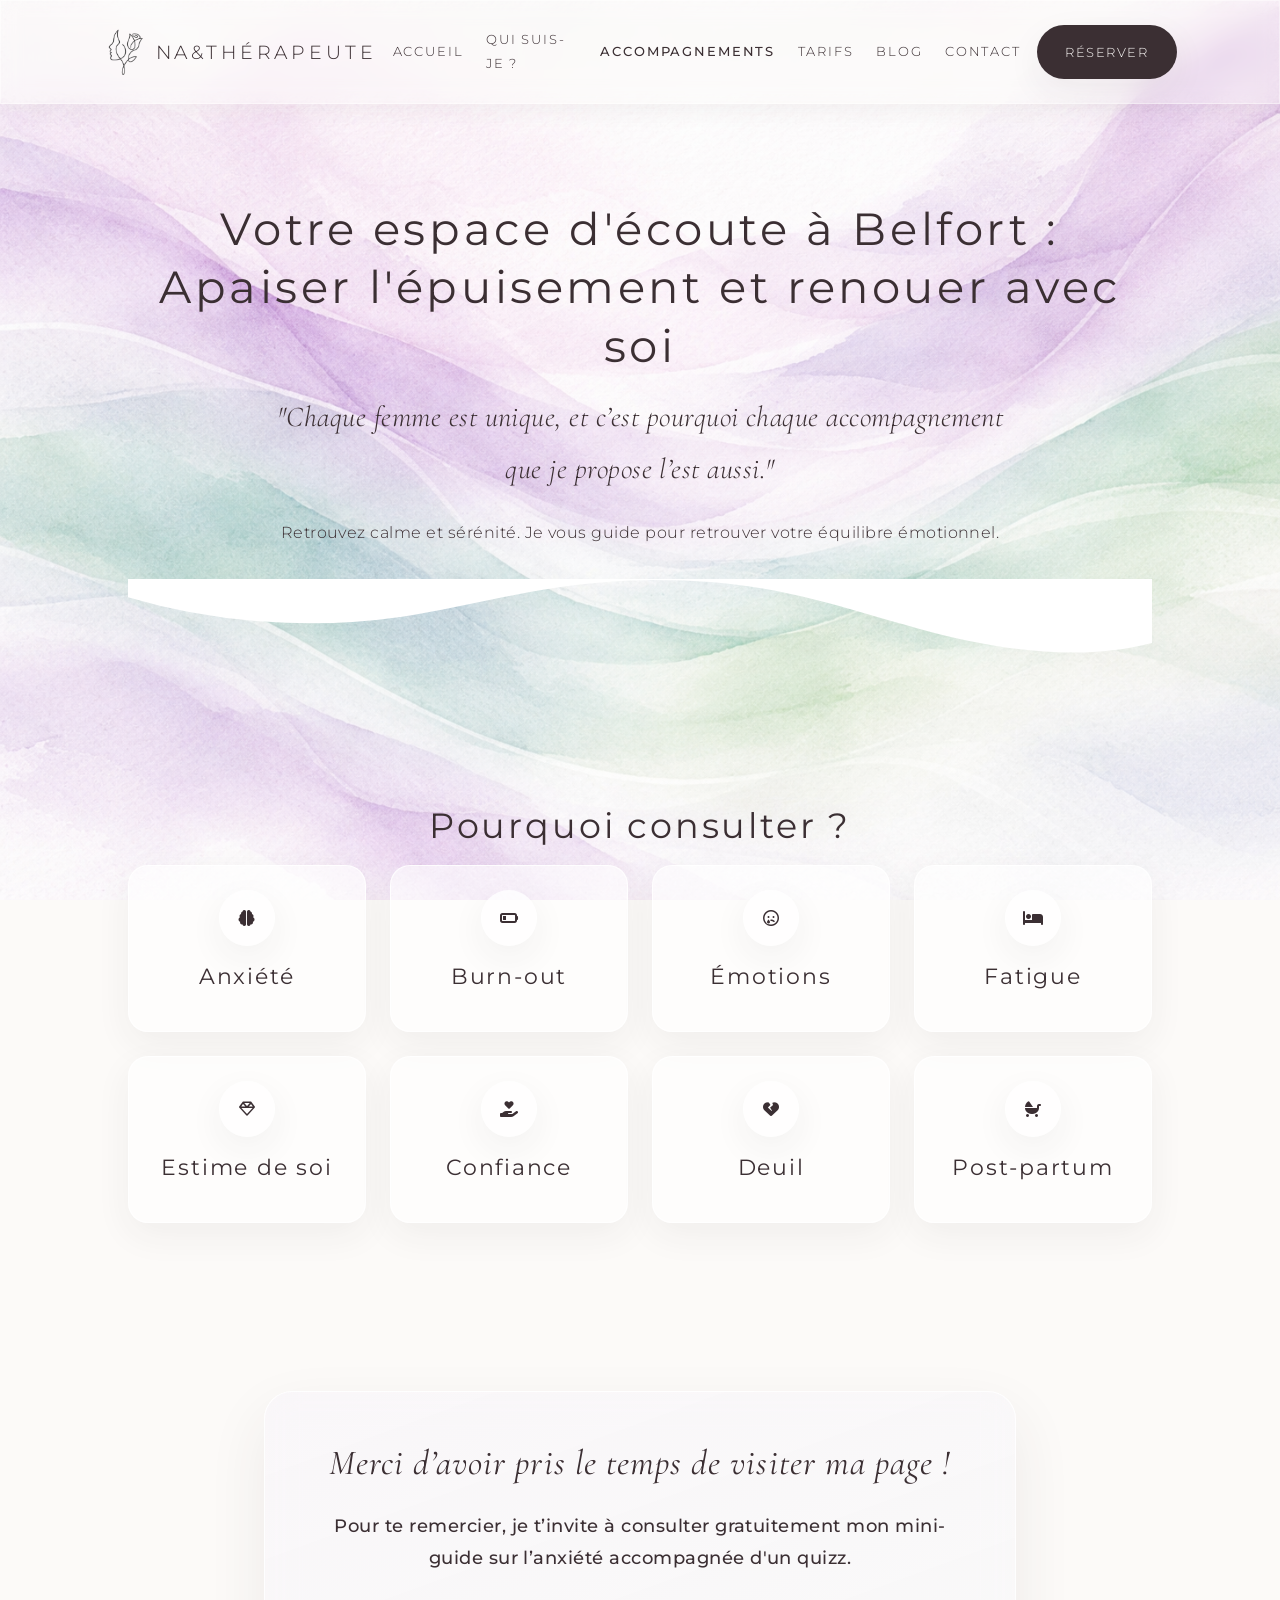
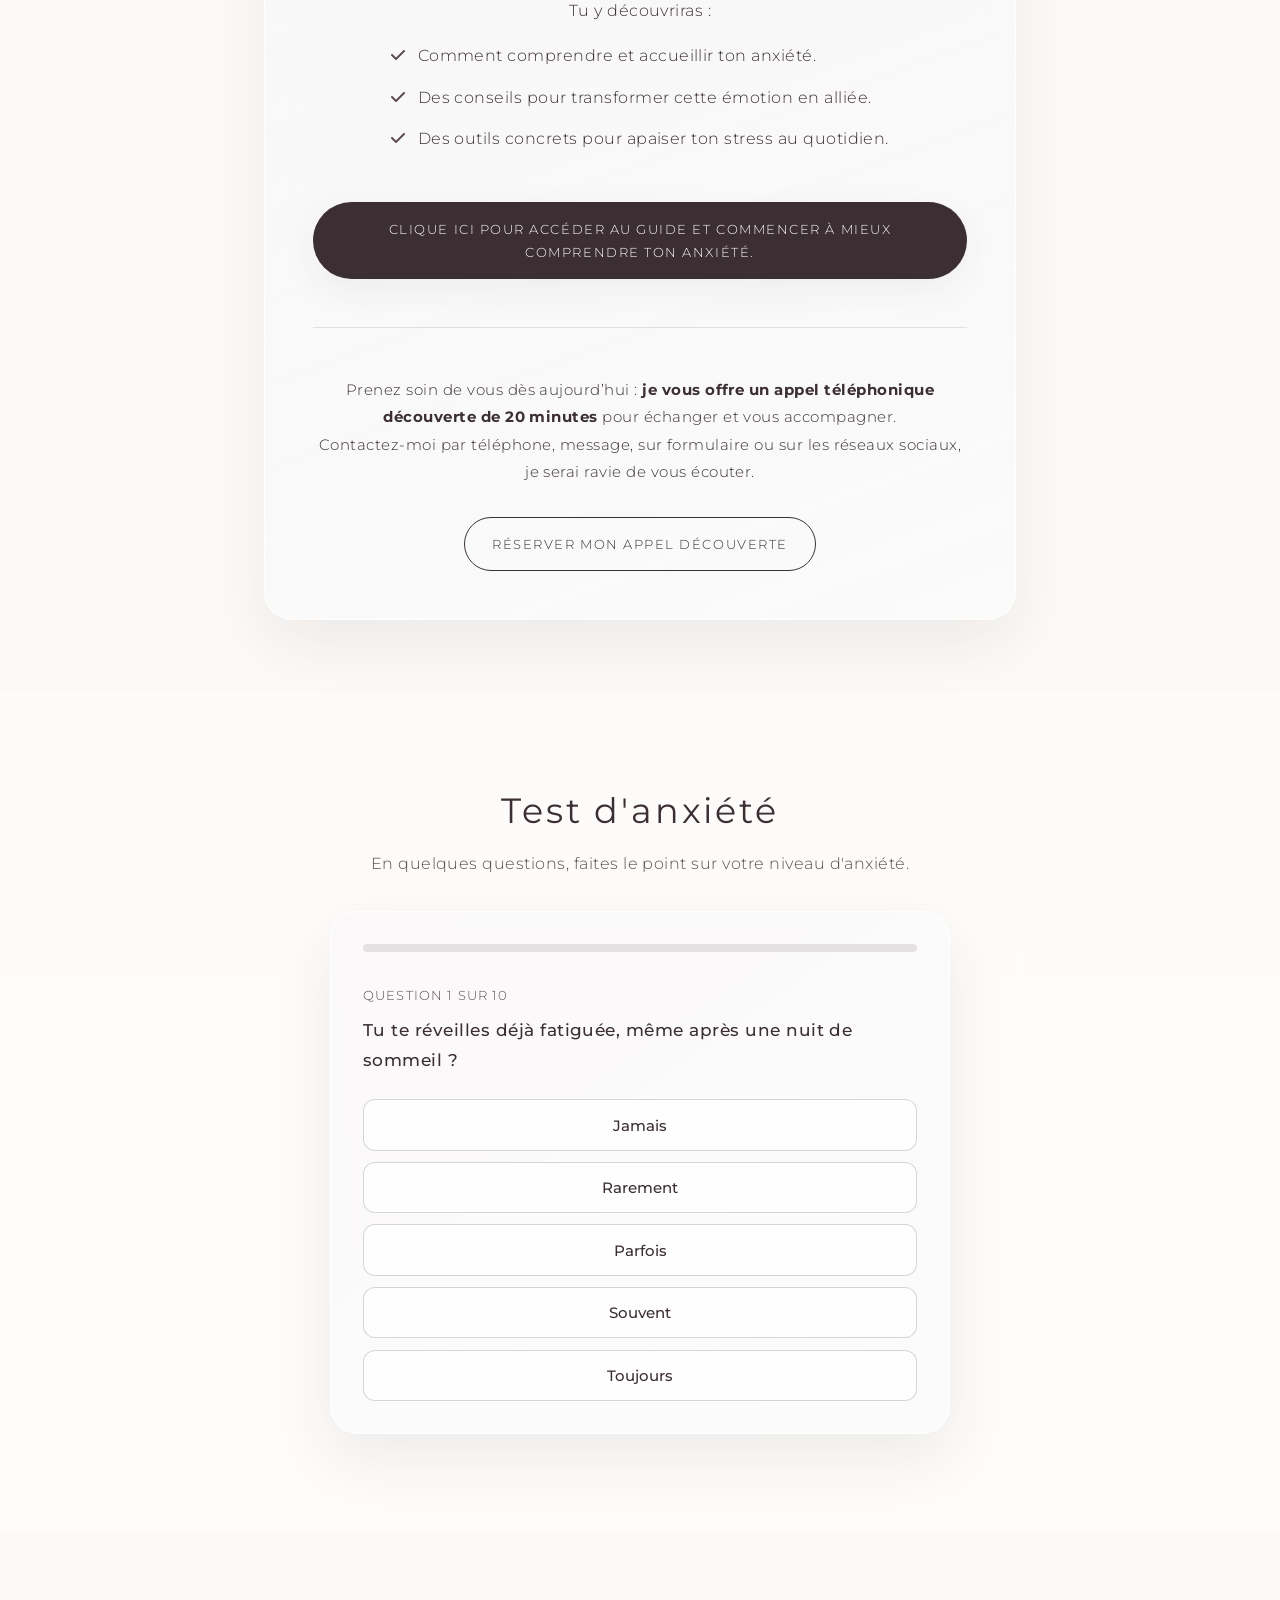
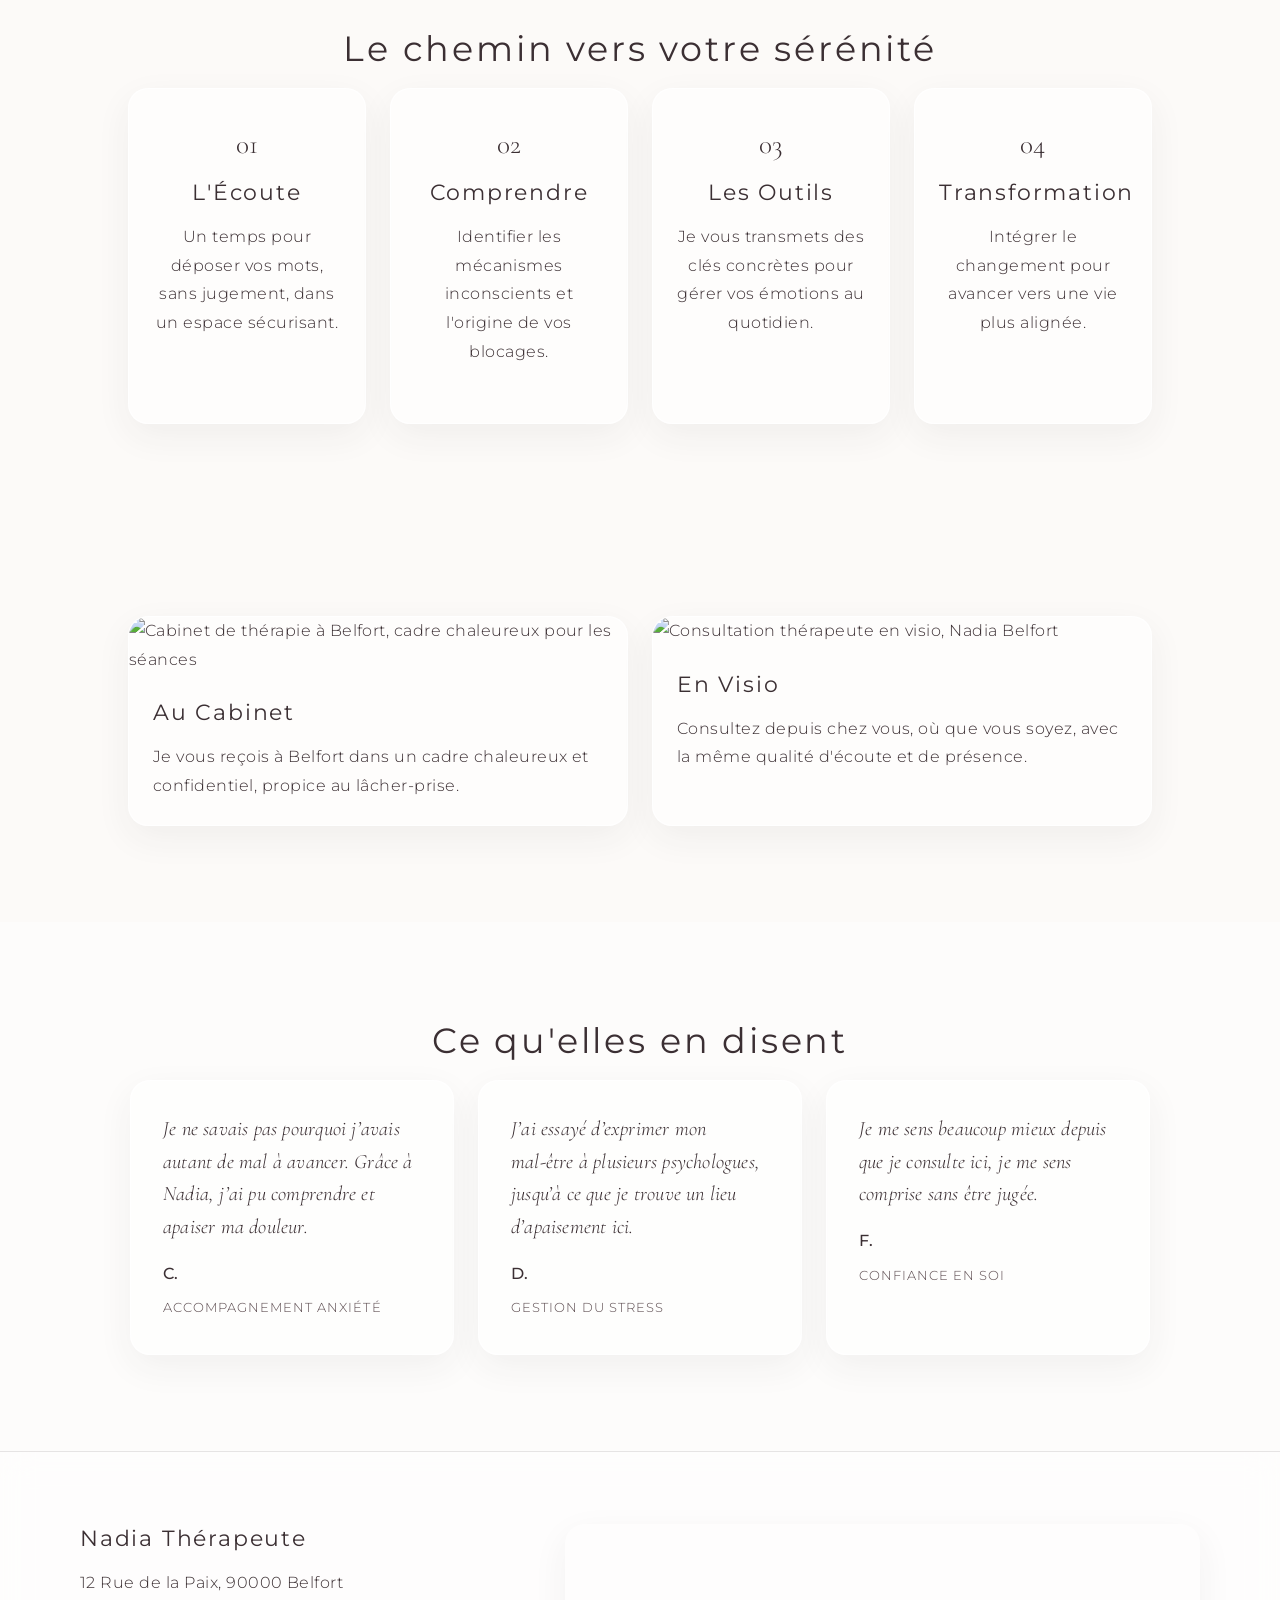
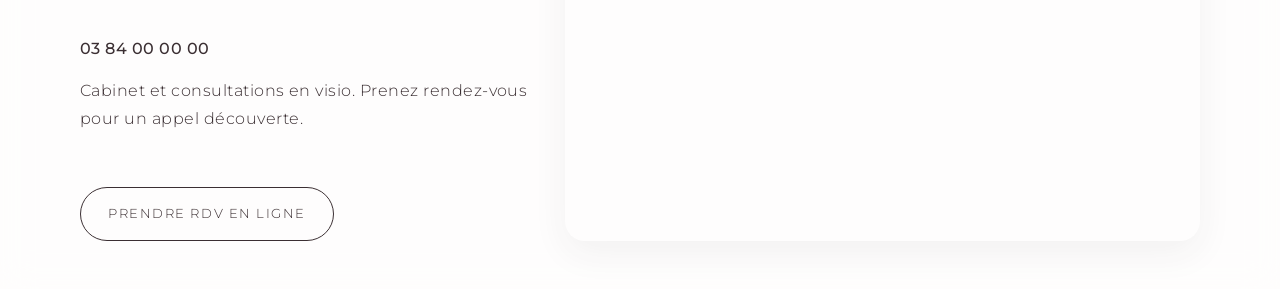
==== accompagenement.html @ 8425090c "Ajout des fichiers manquants pour le déploiement" ====
<!DOCTYPE html>
<html lang="fr">
<head>
    <meta charset="UTF-8">
    <meta name="viewport" content="width=device-width, initial-scale=1.0">
    <title>Accompagnement thérapeute à Belfort | Nadia Na&Thérapeute</title>
    <meta name="description" content="Thérapeute à Belfort : accompagnement burn-out femme, anxiété, stress et confiance en soi. Cabinet et visio avec Nadia, test anxiété inclus.">
    
    <link rel="stylesheet" href="https://cdnjs.cloudflare.com/ajax/libs/font-awesome/6.4.0/css/all.min.css">
    <link rel="stylesheet" href="style.css">
</head>
<body>

    <header class="site-header">
        <a class="logo" href="index.html"><img src="llogo.png" alt="Logo Na&Thérapeute, thérapeute pour femmes à Belfort"> Na&Thérapeute</a>
        <button type="button" class="burger" aria-label="Menu"><span></span><span></span><span></span></button>
        <nav class="nav-links">
            <a href="index.html">Accueil</a>
            <a href="index.html#qui-suis-je">Qui suis-je ?</a>
            <a href="accompagenement.html" class="active">Accompagnements</a>
            <a href="tarif.html">Tarifs</a>
            <a href="blog-anxiete.html">Blog</a>
            <a href="contact.html">Contact</a>
        </nav>
        <a href="contact.html" class="btn-pill btn-primary">Réserver</a>
    </header>

    <main>
    <section class="page-header">
        <h1>Votre espace d'écoute à Belfort : Apaiser l'épuisement et renouer avec soi</h1>
        <p class="page-header-quote">"Chaque femme est unique, et c’est pourquoi chaque accompagnement que je propose l’est aussi."</p>
        <p>Retrouvez calme et sérénité. Je vous guide pour retrouver votre équilibre émotionnel.</p>
        
        <div class="wave-bottom">
            <svg viewBox="0 0 1200 120" preserveAspectRatio="none">
                <path d="M321.39,56.44c58-10.79,114.16-30.13,172-41.86,82.39-16.72,168.19-17.73,250.45-.39C823.78,31,906.67,72,985.66,92.83c70.05,18.48,146.53,26.09,214.34,3V0H0V27.35A600.21,600.21,0,0,0,321.39,56.44Z" fill="#ffffff"></path>
            </svg>
        </div>
    </section>

    <section class="why-consult">
        <h2>Pourquoi consulter ?</h2>
        <div class="grid-symptoms">
            <article class="symptom-item">
                <div class="icon-circle"><i class="fa-solid fa-brain"></i></div>
                <h3>Anxiété</h3>
            </article>
            <article class="symptom-item">
                <div class="icon-circle"><i class="fa-solid fa-battery-quarter"></i></div>
                <h3>Burn-out</h3>
            </article>
            <article class="symptom-item">
                <div class="icon-circle"><i class="fa-regular fa-face-sad-tear"></i></div>
                <h3>Émotions</h3>
            </article>
            <article class="symptom-item">
                <div class="icon-circle"><i class="fa-solid fa-bed"></i></div>
                <h3>Fatigue</h3>
            </article>
            <article class="symptom-item">
                <div class="icon-circle"><i class="fa-regular fa-gem"></i></div>
                <h3>Estime de soi</h3>
            </article>
            <article class="symptom-item">
                <div class="icon-circle"><i class="fa-solid fa-hand-holding-heart"></i></div>
                <h3>Confiance</h3>
            </article>
            <article class="symptom-item">
                <div class="icon-circle"><i class="fa-solid fa-heart-crack"></i></div>
                <h3>Deuil</h3>
            </article>
            <article class="symptom-item">
                <div class="icon-circle"><i class="fa-solid fa-baby-carriage"></i></div>
                <h3>Post-partum</h3>
            </article>
        </div>
    </section>
    <section class="guide-bridge-section">
        <div class="glass-card guide-bridge-card">
            
            <h3 class="editorial-title guide-bridge-title">
                Merci d’avoir pris le temps de visiter ma page !
            </h3>
            
            <p class="guide-bridge-intro">
                Pour te remercier, je t’invite à consulter gratuitement mon mini-guide sur l’anxiété accompagnée d'un quizz.
            </p>
            
            <p class="guide-bridge-lead">Tu y découvriras :</p>
            
            <ul class="guide-bridge-list">
                <li><i class="fa-solid fa-check"></i>Comment comprendre et accueillir ton anxiété.</li>
                <li><i class="fa-solid fa-check"></i>Des conseils pour transformer cette émotion en alliée.</li>
                <li><i class="fa-solid fa-check"></i>Des outils concrets pour apaiser ton stress au quotidien.</li>
            </ul>
            
            <div class="guide-bridge-actions">
                <a href="blog-anxiete.html" class="btn-pill btn-primary" title="Mini-guide anxiété thérapeute Belfort" aria-label="Accéder au mini-guide anxiété de Nadia, thérapeute à Belfort">Clique ici pour accéder au guide et commencer à mieux comprendre ton anxiété.</a>
            </div>
    
            <hr class="guide-bridge-separator">
    
            <p class="guide-bridge-outro">
                Prenez soin de vous dès aujourd’hui : <strong>je vous offre un appel téléphonique découverte de 20 minutes</strong> pour échanger et vous accompagner.<br> 
                Contactez-moi par téléphone, message, sur formulaire ou sur les réseaux sociaux, je serai ravie de vous écouter.
            </p>
            
            <div>
                <a href="contact.html" class="btn-pill btn-outline">Réserver mon appel découverte</a>
            </div>
    
        </div>
    </section>

    <section class="quiz-section" id="quiz-anxiete" aria-label="Test d'anxiété">
        <h2>Test d'anxiété</h2>
        <p class="quiz-subtitle">En quelques questions, faites le point sur votre niveau d'anxiété.</p>
        <div class="quiz-card">
            <div class="quiz-progress-wrap" role="progressbar" aria-valuenow="0" aria-valuemin="0" aria-valuemax="10">
                <div class="quiz-progress-fill" id="quiz-progress"></div>
            </div>
            <div class="quiz-question-block">
                <p class="quiz-counter" id="quiz-counter">Question 1 sur 10</p>
                <p class="quiz-question" id="quiz-question"></p>
                <div class="quiz-answers" id="quiz-answers"></div>
            </div>
            <div class="quiz-result" id="quiz-result">
                <div class="quiz-result-icon" aria-hidden="true"><i class="fa-solid fa-heart-pulse"></i></div>
                <h3 class="quiz-result-title" id="quiz-result-title"></h3>
                <p class="quiz-result-message" id="quiz-result-message"></p>
                <a href="#" class="quiz-result-cta" id="quiz-result-cta"></a>
            </div>
        </div>
    </section>

    <section class="method-steps">
        <h2>Le chemin vers votre sérénité</h2>
        <div class="steps-container">
            <article class="step-card">
                <div class="step-number">01</div>
                <h3>L'Écoute</h3>
                <p>Un temps pour déposer vos mots, sans jugement, dans un espace sécurisant.</p>
            </article>
            <article class="step-card">
                <div class="step-number">02</div>
                <h3>Comprendre</h3>
                <p>Identifier les mécanismes inconscients et l'origine de vos blocages.</p>
            </article>
            <article class="step-card">
                <div class="step-number">03</div>
                <h3>Les Outils</h3>
                <p>Je vous transmets des clés concrètes pour gérer vos émotions au quotidien.</p>
            </article>
            <article class="step-card">
                <div class="step-number">04</div>
                <h3>Transformation</h3>
                <p>Intégrer le changement pour avancer vers une vie plus alignée.</p>
            </article>
        </div>
    </section>

    <section class="locations">
        <div class="locations-container">
            <article class="location-card">
                <div class="location-image">
                    <img src="https://images.unsplash.com/photo-1544005313-94ddf0286df2?auto=format&fit=crop&w=800&q=80" alt="Cabinet de thérapie à Belfort, cadre chaleureux pour les séances">
                </div>
                <h3>Au Cabinet</h3>
                <p>Je vous reçois à Belfort dans un cadre chaleureux et confidentiel, propice au lâcher-prise.</p>
            </article>
            
            <article class="location-card">
                <div class="location-image">
                    <img src="https://images.unsplash.com/photo-1573497620053-ea5300f94f21?auto=format&fit=crop&w=800&q=80" alt="Consultation thérapeute en visio, Nadia Belfort">
                </div>
                <h3>En Visio</h3>
                <p>Consultez depuis chez vous, où que vous soyez, avec la même qualité d'écoute et de présence.</p>
            </article>
        </div>
    </section>

    <section class="testimonials-section" aria-label="Témoignages clients">
        <h2>Ce qu'elles en disent</h2>
        <div class="testimonials-grid">
            <article class="testimonial-card">
                <blockquote>Je ne savais pas pourquoi j’avais autant de mal à avancer. Grâce à Nadia, j’ai pu comprendre et apaiser ma douleur.</blockquote>
                <cite>C.</cite>
                <span class="testimonial-meta">Accompagnement Anxiété</span>
            </article>
            <article class="testimonial-card">
                <blockquote>J’ai essayé d’exprimer mon mal-être à plusieurs psychologues, jusqu’à ce que je trouve un lieu d’apaisement ici.</blockquote>
                <cite>D.</cite>
                <span class="testimonial-meta">Gestion du stress</span>
            </article>
            <article class="testimonial-card">
                <blockquote>Je me sens beaucoup mieux depuis que je consulte ici, je me sens comprise sans être jugée.</blockquote>
                <cite>F.</cite>
                <span class="testimonial-meta">Confiance en soi</span>
            </article>
        </div>
    </section>
    </main>

    <footer class="site-footer">
        <div class="footer-container">
            <div class="footer-info">
                <h3>Nadia Thérapeute</h3>
                <p>12 Rue de la Paix, 90000 Belfort</p>
                <a href="tel:+33384000000" class="footer-phone">03 84 00 00 00</a>
                <p>Cabinet et consultations en visio. Prenez rendez-vous pour un appel découverte.</p>
                <br>
                <a href="contact.html" class="btn-pill btn-outline">Prendre RDV en ligne</a>
            </div>
            <div class="map-wrapper">
                <iframe src="https://www.google.com/maps/embed?pb=!1m18!1m12!1m3!1d2693.3!2d6.8!3d47.6!2m3!1f0!2f0!3f0!3m2!1i1024!2i768!4f13.1!3m3!1m2!1s0x0%3A0x0!2zNDfCsDM2JzAwLjAiTiA2wrA0OCcwMC4wIkU!5e0!3m2!1sfr!2sfr!4v1600000000000!5m2!1sfr!2sfr" loading="lazy"></iframe>
            </div>
        </div>
    </footer>

    <script src="main.js"></script>
    <script>
(function () {
    var QUESTIONS = [
        "Tu te réveilles déjà fatiguée, même après une nuit de sommeil ?",
        "Tu ressens une boule au ventre ou une tension dans le corps sans raison précise ?",
        "Tu anticipes souvent le pire, même quand tout va bien autour de toi ?",
        "Tu as du mal à te détendre, même quand tout va bien autour de toi ?",
        "Tu évites certaines situations parce que tu te sens mal à l'aise ou pas à ta place ?",
        "Tu ressens parfois une panique intérieure, sans que les autres le voient ?",
        "Tu as peur de déranger, d'être jugée ou de ne pas être 'assez' ?",
        "Tu rumines des pensées pendant des heures ou des jours ?",
        "Tu te sens souvent irritable ou à fleur de peau sans savoir pourquoi ?",
        "Tu ressens un mal-être que tu n'arrives pas à expliquer avec des mots ?"
    ];
    var LABELS = [
        { label: "Jamais", value: 0 },
        { label: "Rarement", value: 1 },
        { label: "Parfois", value: 2 },
        { label: "Souvent", value: 3 },
        { label: "Toujours", value: 4 }
    ];
    var RESULTATS = [
        { min: 0, max: 5, title: "Anxiété légère et ponctuelle", message: "Tout semble sous contrôle, mais restez à l'écoute de vos émotions.", cta: "Découvrir mes ressources gratuites", ctaClass: "cta-outline", ctaHref: "index.html#qui-suis-je" },
        { min: 6, max: 12, title: "Anxiété régulière", message: "Votre anxiété commence à peser sur votre quotidien. Il est temps de prendre soin de vous.", cta: "Réserver un appel découverte", ctaClass: "cta-mauve", ctaHref: "contact.html" },
        { min: 13, max: 40, title: "Anxiété envahissante", message: "Ne restez pas seule face à ce mal-être. Je peux vous aider à retrouver votre sérénité.", cta: "Réserver mon appel découverte offert", ctaClass: "cta-mauve", ctaHref: "contact.html" }
    ];

    var currentIndex = 0;
    var totalScore = 0;
    var elQuestion = document.getElementById("quiz-question");
    var elAnswers = document.getElementById("quiz-answers");
    var elProgress = document.getElementById("quiz-progress");
    var elCounter = document.getElementById("quiz-counter");
    var elResult = document.getElementById("quiz-result");
    var elResultTitle = document.getElementById("quiz-result-title");
    var elResultMessage = document.getElementById("quiz-result-message");
    var elResultCta = document.getElementById("quiz-result-cta");
    var elQuestionBlock = document.querySelector(".quiz-question-block");

    var progressWrap = document.querySelector(".quiz-progress-wrap");
    function renderQuestion() {
        elCounter.textContent = "Question " + (currentIndex + 1) + " sur 10";
        var pct = (currentIndex / 10 * 100);
        elProgress.style.width = pct + "%";
        if (progressWrap) progressWrap.setAttribute("aria-valuenow", currentIndex);
        elQuestion.textContent = QUESTIONS[currentIndex];
        elQuestion.classList.remove("quiz-fade-out");

        elAnswers.innerHTML = "";
        LABELS.forEach(function (item) {
            var btn = document.createElement("button");
            btn.type = "button";
            btn.className = "quiz-answer-btn";
            btn.textContent = item.label;
            btn.dataset.value = item.value;
            btn.addEventListener("click", function () { choose(item.value); });
            elAnswers.appendChild(btn);
        });
    }

    function choose(value) {
        totalScore += value;
        elQuestion.classList.add("quiz-fade-out");
        setTimeout(function () {
            currentIndex++;
            if (currentIndex < QUESTIONS.length) {
                renderQuestion();
            } else {
                showResult();
            }
        }, 250);
    }

    function showResult() {
        document.querySelector(".quiz-question-block").style.display = "none";
        document.querySelector(".quiz-progress-wrap").style.display = "none";
        elProgress.style.width = "100%";

        var r = RESULTATS[0];
        if (totalScore >= 13) r = RESULTATS[2];
        else if (totalScore >= 6) r = RESULTATS[1];

        elResultTitle.textContent = r.title;
        elResultMessage.textContent = r.message;
        elResultCta.textContent = r.cta;
        elResultCta.href = r.ctaHref;
        elResultCta.className = "quiz-result-cta " + r.ctaClass;
        elResult.classList.add("is-visible");
    }

    if (elQuestion && elAnswers) renderQuestion();
})();
    </script>
</body>
</html>
---- style.css ----
@import url('https://fonts.googleapis.com/css2?family=Montserrat:wght@300;400;500;600&family=Cormorant+Garamond:ital,wght@0,400;0,500;1,400;1,500&display=swap');

/* =========================================================
   NADIA THERAPEUTE - DESIGN SYSTEM GLOBAL
   ========================================================= */
:root {
    --color-bg: #fcfaf8;
    --color-text: #3b2f33;
    --color-text-soft: #5b4b4f;
    --color-accent-mauve: rgba(214, 193, 221, 0.45);
    --color-accent-sauge: rgba(194, 213, 201, 0.45);
    --color-glass: rgba(255, 255, 255, 0.6);
    --color-glass-strong: rgba(255, 255, 255, 0.75);
    --color-border-soft: rgba(59, 47, 51, 0.12);
    --color-border-glass: rgba(255, 255, 255, 0.82);
    --text-prune: #3b2f33;
    --mauve-soft: rgba(214, 193, 221, 0.45);
    --sauge-soft: rgba(194, 213, 201, 0.45);

    --font-body: 'Montserrat', sans-serif;
    --font-editorial: 'Cormorant Garamond', serif;

    --space-1: 0.5rem;
    --space-2: 1rem;
    --space-3: 1.5rem;
    --space-4: 2rem;
    --space-5: 3rem;
    --space-6: 4.5rem;
    --space-7: 6rem;

    --radius-sm: 0.75rem;
    --radius-md: 1.25rem;
    --radius-lg: 1.75rem;
    --radius-pill: 999px;

    --shadow-soft: 0 12px 36px rgba(59, 47, 51, 0.06);
    --shadow-air: 0 24px 60px rgba(59, 47, 51, 0.08);
}

/* =========================================================
   BASE + RESET
   ========================================================= */
*,
*::before,
*::after {
    box-sizing: border-box;
}

html {
    scroll-behavior: smooth;
}

body {
    margin: 0;
    min-height: 100vh;
    font-family: var(--font-body);
    font-size: 1rem;
    font-weight: 300;
    line-height: 1.8;
    letter-spacing: 0.03em;
    color: var(--color-text);
    background-color: var(--color-bg);
    background-image: url("Vagues douces en dégradé pastel.png");
    background-repeat: no-repeat;
    background-size: cover;
    background-attachment: fixed;
    overflow-x: hidden;
}

main section {
    padding: var(--space-6) 5%;
}

img {
    display: block;
    max-width: 100%;
    height: auto;
}

a {
    color: inherit;
    text-decoration: none;
}

h1,
h2,
h3 {
    margin: 0 0 var(--space-2);
    font-weight: 400;
    line-height: 1.3;
    letter-spacing: 0.08em;
}

h1 {
    font-size: clamp(1.8rem, 7vw, 2.8rem);
}

h2 {
    font-size: clamp(1.45rem, 5.5vw, 2.2rem);
}

h3 {
    font-size: clamp(1.1rem, 4.5vw, 1.4rem);
}

p {
    margin: 0 0 var(--space-3);
}

/* =========================================================
   COMPOSANTS COMMUNS
   ========================================================= */
.cursive {
    font-family: var(--font-editorial);
    font-style: italic;
    font-size: clamp(1.45rem, 5vw, 2rem);
    letter-spacing: 0.02em;
    line-height: 1.5;
}

.glass-card {
    background: var(--color-glass);
    border: 1px solid var(--color-border-glass);
    border-radius: var(--radius-lg);
    box-shadow: var(--shadow-soft);
    backdrop-filter: blur(16px);
    -webkit-backdrop-filter: blur(16px);
}

.glass-card--mauve {
    background: color-mix(in srgb, var(--mauve-soft) 34%, rgba(255, 255, 255, 0.74) 66%);
}

.glass-card--sauge {
    background: color-mix(in srgb, var(--sauge-soft) 34%, rgba(255, 255, 255, 0.74) 66%);
}

.btn-pill {
    display: inline-block;
    padding: 0.9rem 1.7rem;
    border-radius: var(--radius-pill);
    border: 1px solid transparent;
    font-size: 0.8rem;
    letter-spacing: 0.12em;
    text-transform: uppercase;
    transition: transform 0.25s ease, box-shadow 0.25s ease, background-color 0.25s ease, color 0.25s ease;
}

.btn-primary {
    background: var(--color-text);
    color: var(--color-bg);
    box-shadow: var(--shadow-soft);
}

.btn-primary:hover {
    transform: translateY(-2px);
    box-shadow: var(--shadow-air);
}

.btn-outline {
    background: transparent;
    border-color: var(--color-text);
    color: var(--color-text);
}

.btn-outline:hover {
    background: color-mix(in srgb, var(--mauve-soft) 78%, white 22%);
    color: var(--color-text);
    border-color: color-mix(in srgb, var(--mauve-soft) 52%, var(--color-text) 48%);
}

.testimonials-section {
    text-align: center;
    background: rgba(255, 255, 255, 0.35);
}

.testimonials-grid {
    max-width: 1020px;
    margin: 0 auto;
    display: grid;
    grid-template-columns: 1fr;
    gap: var(--space-3);
}

.testimonial-card {
    text-align: left;
    padding: var(--space-4);
    border-radius: var(--radius-md);
    background: var(--color-glass);
    border: 1px solid var(--color-border-glass);
    box-shadow: var(--shadow-soft);
}

blockquote {
    margin: 0 0 var(--space-2);
    font-family: var(--font-editorial);
    font-style: italic;
    font-size: 1.28rem;
    line-height: 1.6;
    letter-spacing: 0.01em;
}

cite {
    display: block;
    margin-bottom: 0.3rem;
    font-style: normal;
    font-weight: 500;
}

.testimonial-meta {
    font-size: 0.8rem;
    letter-spacing: 0.08em;
    text-transform: uppercase;
    color: var(--color-text-soft);
}

.site-footer {
    padding: var(--space-6) 5% var(--space-5);
    background: rgba(255, 255, 255, 0.65);
    border-top: 1px solid var(--color-border-soft);
    backdrop-filter: blur(16px);
    -webkit-backdrop-filter: blur(16px);
}

.footer-container {
    max-width: 1120px;
    margin: 0 auto;
    display: grid;
    grid-template-columns: 1fr;
    gap: var(--space-4);
}

.footer-phone {
    display: inline-block;
    margin: 0.8rem 0;
    font-weight: 500;
}

.map-wrapper {
    min-height: 260px;
    border-radius: var(--radius-md);
    overflow: hidden;
    box-shadow: var(--shadow-soft);
}

.map-wrapper iframe {
    width: 100%;
    height: 100%;
    border: 0;
    filter: grayscale(18%);
}

/* =========================================================
   NAVIGATION / HEADER
   ========================================================= */
.site-header {
    position: sticky;
    top: 0;
    z-index: 20;
    display: flex;
    align-items: center;
    justify-content: space-between;
    gap: var(--space-2);
    width: 100%;
    margin-inline: 0;
    padding: 0.9rem 5%;
    background: rgba(252, 250, 248, 0.3);
    border: 1px solid rgba(255, 255, 255, 0.4);
    border-radius: 0;
    box-shadow: 0 8px 20px rgba(59, 47, 51, 0.05);
    backdrop-filter: blur(10px);
    -webkit-backdrop-filter: blur(10px);
}

.logo {
    display: flex;
    align-items: center;
    gap: 0.6rem;
    font-size: 1.2rem;
    letter-spacing: 0.2em;
    text-transform: uppercase;
    flex-shrink: 0;
}

.logo img {
    height: 50px;
    width: auto;
}

.burger {
    display: inline-flex;
    flex-direction: column;
    justify-content: center;
    gap: 5px;
    width: 42px;
    height: 42px;
    border: 0;
    background: transparent;
    cursor: pointer;
}

.burger span {
    display: block;
    width: 24px;
    height: 2px;
    margin-inline: auto;
    background: var(--color-text);
}

.nav-links {
    display: none;
    position: absolute;
    top: 100%;
    left: 0;
    width: 100%;
    flex-direction: column;
    padding: var(--space-1) 5% var(--space-2);
    background: var(--color-glass-strong);
    border: 1px solid rgba(59, 47, 51, 0.08);
    border-radius: var(--radius-md);
    backdrop-filter: blur(16px);
    -webkit-backdrop-filter: blur(16px);
}

.site-header.menu-open .nav-links {
    display: flex;
}

.nav-links a {
    font-size: 0.83rem;
    text-transform: uppercase;
    letter-spacing: 0.14em;
    padding: 0.7rem 0;
}

.nav-links a.active {
    font-weight: 500;
}

.site-header > .btn-pill {
    display: none;
}

/* =========================================================
   DECORS
   ========================================================= */
@keyframes float {
    0%,
    100% {
        transform: translateY(0) scale(1);
    }
    50% {
        transform: translateY(-18px) scale(1.05);
    }
}

.aquarelle-blob {
    position: fixed;
    border-radius: 50%;
    filter: blur(70px);
    opacity: 0.85;
    z-index: -2;
    pointer-events: none;
    animation: float 11s ease-in-out infinite;
}

.aquarelle-blob--mauve {
    width: 360px;
    height: 360px;
    top: -120px;
    left: -140px;
    background: var(--color-accent-mauve);
}

.aquarelle-blob--sauge {
    width: 280px;
    height: 280px;
    top: 42%;
    right: -120px;
    background: var(--color-accent-sauge);
    animation-delay: 1.8s;
}

/* =========================================================
   PAGE ACCUEIL
   ========================================================= */
.hero {
    min-height: calc(100svh - 6.2rem);
    position: relative;
    display: flex;
    align-items: flex-end;
    justify-content: center;
    margin-top: 0;
    padding-top: 0;
    overflow: hidden;
}

.hero::after {
    content: "";
    position: absolute;
    left: 0;
    right: 0;
    bottom: 0;
    height: 320px;
    background: linear-gradient(
        to bottom,
        transparent 0%,
        transparent 60%,
        var(--color-bg) 100%
    );
    z-index: -1;
    pointer-events: none;
}

.bg-video {
    position: absolute;
    inset: 0;
    width: 100%;
    height: 100%;
    object-fit: cover;
    z-index: -3;
}

.video-overlay {
    position: absolute;
    inset: 0;
    z-index: -2;
    background: linear-gradient(
        180deg,
        rgba(252, 250, 248, 0.1) 0%,
        rgba(252, 250, 248, 0.24) 55%,
        rgba(252, 250, 248, 0.88) 100%
    );
}

.hero .glass-card {
    width: min(100%, 520px);
    padding: var(--space-4);
    margin-bottom: var(--space-5);
    background: rgba(255, 255, 255, 0.45);
    backdrop-filter: blur(24px);
    -webkit-backdrop-filter: blur(24px);
    border: 1px solid rgba(255, 255, 255, 0.4);
    border-top: 1px solid rgba(255, 255, 255, 0.8);
    border-left: 1px solid rgba(255, 255, 255, 0.6);
}

.intro-text {
    position: relative;
    margin-top: -88px;
    padding-top: calc(var(--space-6) + 0.6rem);
    z-index: 2;
}

.intro-text::before {
    content: none;
}

.intro-text::after {
    content: none;
}

.intro-layout {
    position: relative;
    max-width: 1120px;
    margin: 0 auto;
    padding: clamp(2rem, 4.5vw, 3.4rem) clamp(0.8rem, 2.8vw, 2rem);
}

.intro-grid {
    display: grid;
    grid-template-columns: 1fr;
    gap: clamp(2.2rem, 5vw, 4rem);
    align-items: center;
}

.intro-message {
    text-align: left;
    padding: clamp(1rem, 2vw, 1.6rem) 0;
    display: block;
}

.intro-message h2 {
    font-size: clamp(1.7rem, 4.8vw, 2.7rem);
    letter-spacing: 0.04em;
    line-height: 1.25;
    margin: 0;
}

.intro-message p {
    max-width: 760px;
    line-height: 1.9;
    letter-spacing: 0.025em;
    margin: 0;
}

.intro-card-item {
    background: rgba(255, 255, 255, 0.52);
    border: 1px solid rgba(255, 255, 255, 0.92);
    border-radius: 22px;
    padding: 0.95rem 1rem;
    box-shadow: 0 8px 24px rgba(59, 47, 51, 0.06);
    backdrop-filter: blur(10px);
    -webkit-backdrop-filter: blur(10px);
    width: 100%;
    max-width: 100%;
    box-sizing: border-box;
    animation: bubbleFloat 7s ease-in-out infinite;
}

.intro-card-title {
    padding: 1rem 1.1rem;
}

.intro-keywords {
    position: relative;
    width: 100%;
    max-width: 560px;
    margin-inline: auto;
    min-height: 470px;
    background: transparent;
}

.emotion-bubble {
    position: absolute;
    display: inline-flex;
    align-items: center;
    justify-content: center;
    width: 170px;
    height: 170px;
    padding: 0.9rem;
    border-radius: 50%;
    border: 1px solid transparent;
    box-shadow: 0 8px 20px rgba(59, 47, 51, 0.05);
    backdrop-filter: blur(8px);
    -webkit-backdrop-filter: blur(8px);
    font-size: 0.95rem;
    font-weight: 500;
    text-align: center;
    line-height: 1.25;
    color: var(--color-text);
    background: transparent;
    animation: bubbleFloat 7s ease-in-out infinite;
}

.bubble-1 {
    top: 2%;
    left: 2%;
    width: 155px;
    height: 155px;
    background: color-mix(in srgb, var(--mauve-soft) 26%, transparent 74%);
    border-color: color-mix(in srgb, var(--mauve-soft) 85%, rgba(59, 47, 51, 0.25) 15%);
    animation-delay: 0.1s;
}

.bubble-2 {
    top: 0;
    right: 2%;
    width: 165px;
    height: 165px;
    background: color-mix(in srgb, var(--sauge-soft) 24%, transparent 76%);
    border-color: color-mix(in srgb, var(--sauge-soft) 85%, rgba(59, 47, 51, 0.25) 15%);
    animation-delay: 1.2s;
}

.bubble-3 {
    top: 33%;
    left: 8%;
    width: 200px;
    height: 200px;
    font-size: 0.9rem;
    background: color-mix(in srgb, var(--mauve-soft) 24%, transparent 76%);
    border-color: color-mix(in srgb, var(--mauve-soft) 82%, rgba(59, 47, 51, 0.28) 18%);
    animation-delay: 0.6s;
}

.bubble-4 {
    top: 34%;
    right: 4%;
    width: 160px;
    height: 160px;
    background: color-mix(in srgb, var(--sauge-soft) 23%, transparent 77%);
    border-color: color-mix(in srgb, var(--sauge-soft) 80%, rgba(59, 47, 51, 0.3) 20%);
    animation-delay: 1.8s;
}

.bubble-5 {
    bottom: 0;
    left: 4%;
    width: 145px;
    height: 145px;
    background: color-mix(in srgb, var(--mauve-soft) 22%, transparent 78%);
    border-color: color-mix(in srgb, var(--mauve-soft) 85%, rgba(59, 47, 51, 0.25) 15%);
    animation-delay: 0.9s;
}

.bubble-6 {
    bottom: 1%;
    right: 3%;
    width: 160px;
    height: 160px;
    background: color-mix(in srgb, var(--sauge-soft) 26%, transparent 74%);
    border-color: color-mix(in srgb, var(--sauge-soft) 84%, rgba(59, 47, 51, 0.24) 16%);
    animation-delay: 1.5s;
}

@keyframes bubbleFloat {
    0%,
    100% {
        translate: 0 0;
    }
    50% {
        translate: 0 -6px;
    }
}

.pain-section {
    text-align: center;
    background: rgba(255, 255, 255, 0.34);
}

.subtitle {
    color: var(--color-text-soft);
    margin-bottom: var(--space-5);
}

.subtitle-cursive {
    font-size: clamp(1.35rem, 5vw, 1.8rem);
}

.pain-grid,
.cards-grid {
    max-width: 1100px;
    margin: 0 auto;
    display: grid;
    grid-template-columns: 1fr;
    gap: var(--space-3);
}

.pain-item,
.method-card {
    padding: var(--space-4) var(--space-3);
    border-radius: var(--radius-md);
    background: var(--color-glass);
    border: 1px solid var(--color-border-glass);
    box-shadow: var(--shadow-soft);
    backdrop-filter: blur(16px);
    -webkit-backdrop-filter: blur(16px);
}

.pain-icon,
.method-icon {
    font-size: 2rem;
    margin-bottom: var(--space-2);
    opacity: 0.8;
}

.method-section {
    text-align: center;
}

.about {
    display: grid;
    grid-template-columns: 1fr;
    gap: var(--space-4);
    align-items: center;
}

.about-img-box {
    position: relative;
}

.about-img-box img {
    border-radius: var(--radius-lg);
    box-shadow: var(--shadow-air);
}

.about-circle-deco {
    position: absolute;
    left: -24px;
    bottom: -24px;
    width: 130px;
    height: 130px;
    border-radius: 50%;
    background: var(--color-accent-mauve);
    filter: blur(36px);
    z-index: -1;
}

.check-list {
    margin: var(--space-3) 0 0;
    padding: 0;
    list-style: none;
}

.check-list li {
    display: flex;
    align-items: center;
    gap: 0.8rem;
    margin-bottom: 0.9rem;
}

.check-list i {
    color: #5f7266;
}

/* =========================================================
   PAGE ACCOMPAGNEMENTS + QUIZ
   ========================================================= */
.page-header,
.hero-tarifs,
.contact-hero,
.blog-hero {
    padding: var(--space-7) 5% var(--space-5);
    text-align: center;
    position: relative;
}

.page-header p,
.hero-tarifs p,
.contact-hero p,
.blog-subtitle {
    max-width: 760px;
    margin-inline: auto;
}

.page-header-quote {
    font-family: var(--font-editorial);
    font-size: clamp(1.35rem, 4.2vw, 1.8rem);
    font-style: italic;
}

.wave-bottom {
    width: 100%;
    margin-top: var(--space-4);
    line-height: 0;
}

.wave-bottom svg {
    display: block;
    width: 100%;
    height: 80px;
}

.why-consult,
.method-steps,
.locations {
    text-align: center;
}

.grid-symptoms {
    max-width: 1120px;
    margin: 0 auto;
    display: grid;
    grid-template-columns: repeat(2, minmax(0, 1fr));
    gap: var(--space-3);
}

.symptom-item {
    padding: var(--space-3);
    border-radius: var(--radius-md);
    background: var(--color-glass);
    border: 1px solid var(--color-border-glass);
    box-shadow: var(--shadow-soft);
}

.icon-circle {
    width: 56px;
    height: 56px;
    margin: 0 auto var(--space-2);
    border-radius: 50%;
    display: grid;
    place-items: center;
    background: rgba(255, 255, 255, 0.8);
    box-shadow: var(--shadow-soft);
}

.quiz-section {
    text-align: center;
    background: linear-gradient(180deg, rgba(255, 255, 255, 0.3), rgba(255, 255, 255, 0.5));
}

.quiz-subtitle {
    margin-bottom: var(--space-4);
    color: var(--color-text-soft);
}

.quiz-card {
    max-width: 620px;
    margin: 0 auto;
    text-align: left;
    padding: var(--space-4);
    border-radius: var(--radius-lg);
    background: linear-gradient(145deg, color-mix(in srgb, var(--mauve-soft) 20%, rgba(255, 255, 255, 0.8) 80%), color-mix(in srgb, var(--sauge-soft) 12%, rgba(255, 255, 255, 0.76) 88%));
    border: 1px solid var(--color-border-glass);
    box-shadow: var(--shadow-air);
    backdrop-filter: blur(16px);
    -webkit-backdrop-filter: blur(16px);
}

.quiz-progress-wrap {
    height: 8px;
    border-radius: var(--radius-pill);
    margin-bottom: var(--space-4);
    background: rgba(59, 47, 51, 0.12);
    overflow: hidden;
}

.quiz-progress-fill {
    height: 100%;
    width: 0;
    border-radius: var(--radius-pill);
    background: linear-gradient(90deg, #7e5968, #3b2f33);
    transition: width 0.35s ease;
}

.quiz-counter {
    margin-bottom: var(--space-1);
    font-size: 0.8rem;
    letter-spacing: 0.09em;
    text-transform: uppercase;
    color: var(--color-text-soft);
}

.quiz-question {
    margin-bottom: var(--space-3);
    font-size: 1.05rem;
    font-weight: 500;
}

.quiz-question.quiz-fade-out {
    opacity: 0;
}

.quiz-answers {
    display: grid;
    gap: 0.7rem;
}

.quiz-answer-btn {
    width: 100%;
    border: 1px solid rgba(59, 47, 51, 0.2);
    border-radius: var(--radius-sm);
    background: rgba(255, 255, 255, 0.8);
    color: var(--color-text);
    font-family: var(--font-body);
    font-size: 0.95rem;
    font-weight: 500;
    padding: 0.95rem 1rem;
    cursor: pointer;
    transition: background-color 0.2s ease, transform 0.2s ease;
}

.quiz-answer-btn:hover {
    background: rgba(217, 197, 226, 0.35);
    transform: translateX(2px);
}

.quiz-answer-btn:focus-visible {
    outline: 2px solid var(--color-text);
    outline-offset: 2px;
}

.quiz-result {
    display: none;
    text-align: center;
}

.quiz-result.is-visible {
    display: block;
}

.quiz-result-icon {
    width: 56px;
    height: 56px;
    margin: 0 auto var(--space-2);
    border-radius: 50%;
    display: grid;
    place-items: center;
    color: #fff;
    background: linear-gradient(135deg, #7e5968, #3b2f33);
}

.quiz-result-title {
    margin-bottom: 0.8rem;
}

.quiz-result-message {
    max-width: 440px;
    margin-inline: auto;
}

.quiz-result-cta.cta-mauve {
    background: linear-gradient(135deg, #7e5968, #3b2f33);
    color: #fff;
}

.quiz-result-cta.cta-outline {
    background: transparent;
    border: 1px solid var(--color-text);
    color: var(--color-text);
}

.steps-container {
    max-width: 1120px;
    margin: 0 auto;
    display: grid;
    grid-template-columns: 1fr;
    gap: var(--space-3);
}

.step-card {
    padding: var(--space-4) var(--space-3);
    border-radius: var(--radius-md);
    background: var(--color-glass);
    border: 1px solid var(--color-border-glass);
    box-shadow: var(--shadow-soft);
}

.step-number {
    font-family: var(--font-editorial);
    font-size: 1.7rem;
    margin-bottom: var(--space-1);
}

.locations-container {
    max-width: 1040px;
    margin: 0 auto;
    display: grid;
    grid-template-columns: 1fr;
    gap: var(--space-3);
}

.location-card {
    overflow: hidden;
    border-radius: var(--radius-md);
    background: var(--color-glass);
    border: 1px solid var(--color-border-glass);
    box-shadow: var(--shadow-soft);
    text-align: left;
}

.location-image img {
    width: 100%;
    max-height: 250px;
    object-fit: cover;
}

.location-card h3,
.location-card p {
    padding-inline: var(--space-3);
}

.location-card h3 {
    margin-top: var(--space-3);
}

.location-card p {
    padding-bottom: var(--space-3);
    margin-bottom: 0;
}

/* =========================================================
   PAGE TARIFS
   ========================================================= */
.pricing-section {
    text-align: center;
    padding-top: var(--space-4);
}

.pricing-container {
    max-width: 980px;
    margin: 0 auto;
    display: grid;
    grid-template-columns: 1fr;
    gap: var(--space-3);
    align-items: stretch;
}

.pricing-card {
    padding: var(--space-4);
    border-radius: var(--radius-lg);
    background: linear-gradient(
        155deg,
        color-mix(in srgb, var(--mauve-soft) 20%, rgba(255, 255, 255, 0.88) 80%) 0%,
        color-mix(in srgb, var(--sauge-soft) 18%, rgba(255, 255, 255, 0.88) 82%) 100%
    );
    border: 1px solid rgba(255, 255, 255, 0.88);
    box-shadow: 0 16px 42px rgba(59, 47, 51, 0.08);
    backdrop-filter: blur(10px);
    -webkit-backdrop-filter: blur(10px);
    text-align: left;
    transition: transform 0.28s ease, box-shadow 0.28s ease;
    display: flex;
    flex-direction: column;
    height: 100%;
}

.pricing-card:hover {
    transform: translateY(-4px);
    box-shadow: 0 22px 56px rgba(59, 47, 51, 0.1);
}

.hero-tarifs {
    padding-bottom: var(--space-3);
}

.pricing-card-head {
    text-align: center;
    margin-bottom: 1rem;
}

.pricing-card .icon-box {
    width: 60px;
    height: 60px;
    margin: 0 auto 0.8rem;
    border-radius: 50%;
    display: grid;
    place-items: center;
    background: transparent;
    border: 1px solid rgba(255, 255, 255, 0.8);
    box-shadow: none;
    color: var(--text-prune);
    font-size: 1.45rem;
}

.pricing-card--visio .icon-box {
    background: color-mix(in srgb, var(--mauve-soft) 75%, rgba(255, 255, 255, 0.45) 25%);
}

.pricing-card--cabinet .icon-box {
    background: color-mix(in srgb, var(--sauge-soft) 75%, rgba(255, 255, 255, 0.45) 25%);
}

.pricing-card h3 {
    margin-bottom: 0.35rem;
    letter-spacing: 0.02em;
    font-family: var(--font-editorial);
    font-size: clamp(1.65rem, 3vw, 2rem);
    text-transform: none;
}

.pricing-subtitle {
    margin-bottom: 1.1rem;
    font-size: 0.88rem;
    letter-spacing: 0.03em;
    color: var(--color-text-soft);
    opacity: 0.95;
}

.price-list {
    margin: var(--space-2) 0 0;
    padding: 0;
    list-style: none;
}

.price-list li {
    margin-bottom: 1.15rem;
    padding: 0.2rem 0;
    color: var(--color-text-soft);
    display: flex;
    justify-content: space-between;
    align-items: flex-end;
    gap: 0.6rem;
}

.price-label {
    white-space: nowrap;
}

.price-dots {
    flex: 1;
    border-bottom: 1px dotted rgba(59, 47, 51, 0.3);
    margin-inline: 0.35rem;
    transform: translateY(-0.28rem);
}

.price-highlight {
    font-weight: 600;
    color: var(--text-prune);
    font-size: 1.15rem;
    background: transparent;
    border: 0;
    border-radius: 0;
    padding: 0;
    margin-left: 0;
}

.price-separator-item {
    margin-top: 20px;
    padding-top: 15px;
    border-top: 1px dashed rgba(59, 47, 51, 0.15);
}

.pricing-card .btn-pill {
    margin-top: auto;
    align-self: stretch;
    width: 100%;
    text-align: center;
}

.legal-note {
    max-width: 860px;
    margin: calc(var(--space-4) + 0.5rem) auto 0;
    color: var(--color-text-soft);
    background: rgba(255, 255, 255, 0.55);
    border: 1px solid rgba(255, 255, 255, 0.8);
    border-radius: var(--radius-md);
    padding: 1rem 1.2rem;
    backdrop-filter: blur(8px);
    -webkit-backdrop-filter: blur(8px);
}

/* =========================================================
   PAGE CONTACT
   ========================================================= */
.contact-grid {
    max-width: 1120px;
    margin: 0 auto;
    display: grid;
    grid-template-columns: 1fr;
    gap: var(--space-3);
}

.info-card,
.form-card {
    padding: var(--space-4);
    border-radius: var(--radius-lg);
    background: var(--color-glass);
    border: 1px solid var(--color-border-glass);
    box-shadow: var(--shadow-soft);
}

.info-list {
    margin: 0;
    padding: 0;
    list-style: none;
    display: grid;
    gap: var(--space-2);
}

.info-item {
    display: flex;
    align-items: flex-start;
    gap: var(--space-2);
}

.info-icon {
    width: 40px;
    height: 40px;
    border-radius: 50%;
    display: grid;
    place-items: center;
    background: rgba(255, 255, 255, 0.82);
    box-shadow: var(--shadow-soft);
}

.info-content p {
    margin-bottom: 0;
}

.contact-access-note {
    font-size: 0.95rem;
    font-weight: 400;
    opacity: 0.9;
}

.form-row {
    display: grid;
    grid-template-columns: 1fr;
    gap: var(--space-2);
}

.form-group {
    margin-bottom: var(--space-2);
}

.form-group label {
    display: block;
    margin-bottom: 0.5rem;
    font-size: 0.82rem;
    text-transform: uppercase;
    letter-spacing: 0.1em;
}

.form-group input,
.form-group select,
.form-group textarea {
    width: 100%;
    border: 1px solid rgba(59, 47, 51, 0.2);
    border-radius: var(--radius-sm);
    padding: 0.85rem 1rem;
    font: inherit;
    color: var(--color-text);
    background: rgba(255, 255, 255, 0.8);
}

.form-group textarea {
    min-height: 150px;
    resize: vertical;
}

.form-group input:focus,
.form-group select:focus,
.form-group textarea:focus {
    outline: 2px solid rgba(59, 47, 51, 0.35);
    outline-offset: 2px;
}

.btn-submit {
    border: 0;
    cursor: pointer;
    font: inherit;
    color: var(--color-bg);
    background: var(--color-text);
    padding: 0.9rem 1.6rem;
    border-radius: var(--radius-pill);
    letter-spacing: 0.1em;
    text-transform: uppercase;
}

.map-section {
    position: relative;
    min-height: 420px;
    padding: 0;
}

.map-section iframe {
    width: 100%;
    min-height: 420px;
    border: 0;
}

.map-overlay-card {
    position: absolute;
    left: 5%;
    bottom: 2rem;
    max-width: 330px;
    padding: var(--space-3);
    border-radius: var(--radius-md);
    background: var(--color-glass-strong);
    border: 1px solid var(--color-border-glass);
    box-shadow: var(--shadow-soft);
}

.map-overlay-title {
    margin-bottom: 5px;
}

.map-overlay-text {
    margin: 0;
    font-size: 0.9rem;
}

.map-overlay-link {
    display: inline-block;
    margin-top: 10px;
    font-size: 0.8rem;
    text-decoration: underline;
}

/* =========================================================
   PAGE BLOG
   ========================================================= */
.blog-page {
    background-image: none;
}

.blog-content {
    max-width: 860px;
    margin: 0 auto;
    padding: 0 5% var(--space-6);
}

.blog-content h2,
.blog-cta-box h3,
.blog-tip-card h3,
.blog-hero h1 {
    font-family: var(--font-editorial);
    letter-spacing: 0.04em;
}

.blog-content h2 {
    margin-top: var(--space-5);
}

.blog-content h2:first-of-type {
    margin-top: 0;
}

.blog-tip-card {
    display: flex;
    gap: var(--space-2);
    align-items: flex-start;
    margin-bottom: 0.95rem;
    padding: var(--space-3);
    border-radius: var(--radius-md);
    background: rgba(255, 255, 255, 0.7);
    border: 1px solid var(--color-border-glass);
    box-shadow: var(--shadow-soft);
}

.blog-tip-card:nth-of-type(odd) {
    background: color-mix(in srgb, var(--mauve-soft) 26%, rgba(255, 255, 255, 0.78) 74%);
}

.blog-tip-card:nth-of-type(even) {
    background: color-mix(in srgb, var(--sauge-soft) 24%, rgba(255, 255, 255, 0.8) 76%);
}

.blog-tip-icon {
    width: 48px;
    height: 48px;
    min-width: 48px;
    display: grid;
    place-items: center;
    border-radius: 14px;
    color: #fff;
    background: linear-gradient(135deg, #7e5968, #3b2f33);
}

.blog-cta-box {
    margin-top: var(--space-5);
    padding: var(--space-4);
    text-align: center;
    border-radius: var(--radius-lg);
    background: linear-gradient(155deg, color-mix(in srgb, var(--mauve-soft) 26%, rgba(255, 255, 255, 0.82) 74%), color-mix(in srgb, var(--sauge-soft) 20%, rgba(255, 255, 255, 0.86) 80%));
    border: 1px solid var(--color-border-glass);
    box-shadow: var(--shadow-soft);
}

.blog-cta-text {
    margin-bottom: 0;
}

.blog-cta-box .btn-pill + .btn-pill {
    margin-top: var(--space-2);
}

.blog-faq {
    margin-top: var(--space-5);
}

.blog-faq h2 {
    margin-bottom: var(--space-3);
}

.faq-grid {
    display: grid;
    gap: var(--space-2);
}

.faq-item {
    padding: var(--space-3);
    border-radius: var(--radius-md);
    border: 1px solid var(--color-border-glass);
    box-shadow: var(--shadow-soft);
}

.faq-item:nth-of-type(odd) {
    background: color-mix(in srgb, var(--mauve-soft) 24%, rgba(255, 255, 255, 0.82) 76%);
}

.faq-item:nth-of-type(even) {
    background: color-mix(in srgb, var(--sauge-soft) 22%, rgba(255, 255, 255, 0.84) 78%);
}

.faq-question {
    margin-bottom: 0.5rem;
    font-weight: 600;
    letter-spacing: 0.04em;
}

.faq-answer {
    margin-bottom: 0;
}

/* =========================================================
   BLOC PASSERELLE GUIDE -> BLOG -> QUIZ
   ========================================================= */
.guide-bridge-section {
    max-width: 880px;
    margin: 0 auto;
    text-align: center;
    padding: var(--space-6) 5%;
}

.guide-bridge-card {
    padding: clamp(1.8rem, 5vw, 3rem);
    background: linear-gradient(160deg, color-mix(in srgb, var(--mauve-soft) 25%, rgba(255, 255, 255, 0.82) 75%), color-mix(in srgb, var(--sauge-soft) 18%, rgba(255, 255, 255, 0.85) 82%));
    border: 1px solid var(--color-border-glass);
    box-shadow: var(--shadow-air);
}

.editorial-title {
    font-family: var(--font-editorial);
    font-style: italic;
    letter-spacing: 0.03em;
}

.guide-bridge-title {
    font-size: clamp(1.8rem, 4.5vw, 2.2rem);
    margin-bottom: var(--space-3);
}

.guide-bridge-intro {
    font-size: 1.1rem;
    font-weight: 500;
    margin-bottom: var(--space-3);
}

.guide-bridge-lead {
    margin-bottom: var(--space-2);
}

.guide-bridge-list {
    list-style: none;
    padding: 0;
    margin: 0 0 var(--space-5);
    display: inline-block;
    text-align: left;
}

.guide-bridge-list li {
    margin-bottom: 0.8rem;
}

.guide-bridge-list li:last-child {
    margin-bottom: 0;
}

.guide-bridge-list i {
    margin-right: 12px;
    color: var(--color-text-soft);
}

.guide-bridge-actions {
    margin-bottom: var(--space-2);
}

.guide-bridge-separator {
    border: none;
    border-top: 1px solid rgba(59, 47, 51, 0.12);
    margin: var(--space-5) 0;
}

.guide-bridge-outro {
    font-size: 0.95rem;
    line-height: 1.8;
    margin-bottom: var(--space-4);
}


/* =========================================================
   RESPONSIVE TABLETTE / DESKTOP
   ========================================================= */
@media (min-width: 768px) {
    body {
        background-image: url("Vagues douces en dégradé pastel.png");
    }

    .blog-page {
        background-image: none;
    }

    main section {
        padding: var(--space-7) 8%;
    }

    .site-header {
        width: 100%;
        padding: 1rem 8%;
    }


    .burger {
        display: none;
    }

    .nav-links {
        display: flex;
        position: static;
        width: auto;
        flex: 1;
        justify-content: center;
        flex-direction: row;
        align-items: center;
        gap: 1.4rem;
        padding: 0;
        border: 0;
        border-radius: 0;
        background: transparent;
        backdrop-filter: none;
        -webkit-backdrop-filter: none;
    }

    .site-header > .btn-pill {
        display: inline-block;
    }

    .hero {
        justify-content: flex-end;
        min-height: calc(100svh - 7rem);
        margin-top: 0;
        padding-top: 0;
        padding-right: 8%;
    }

    .intro-text {
        margin-top: -100px;
    }

    .intro-text::before {
        content: none;
    }

    .intro-grid {
        grid-template-columns: 1fr 1fr;
    }

    .intro-message {
        text-align: left;
    }

    .intro-keywords {
        min-height: 470px;
    }

    .pain-grid,
    .cards-grid {
        grid-template-columns: repeat(3, minmax(0, 1fr));
    }

    .about {
        grid-template-columns: 1fr 1.2fr;
        gap: var(--space-5);
    }

    .grid-symptoms {
        grid-template-columns: repeat(4, minmax(0, 1fr));
    }

    .steps-container {
        grid-template-columns: repeat(2, minmax(0, 1fr));
    }

    .locations-container {
        grid-template-columns: repeat(2, minmax(0, 1fr));
    }

    .pricing-container {
        grid-template-columns: repeat(2, minmax(0, 1fr));
    }

    .contact-grid {
        grid-template-columns: 1fr 1.2fr;
    }

    .form-row {
        grid-template-columns: repeat(2, minmax(0, 1fr));
    }

    .footer-container {
        grid-template-columns: 1fr 1.4fr;
    }

    .testimonials-grid {
        grid-template-columns: repeat(3, minmax(0, 1fr));
    }

    .blog-content {
        padding-inline: 8%;
    }
}


@media (min-width: 1024px) {
    .site-header {
        width: 100%;
    }

    main section,
    .page-header,
    .hero-tarifs,
    .contact-hero,
    .blog-hero {
        padding-inline: 10%;
    }

    .hero {
        min-height: calc(100svh - 7.3rem);
        padding-top: 0;
        padding-right: 10%;
    }

    .steps-container {
        grid-template-columns: repeat(4, minmax(0, 1fr));
    }

    .blog-content {
        padding-inline: 10%;
    }
}

/* =========================================================
   RESPONSIVE MOBILE PRIORITAIRE
   ========================================================= */
@media (max-width: 900px) {
    .site-header {
        padding: 0.8rem 5%;
    }

    .burger {
        display: inline-flex;
    }

    .site-header > .btn-pill {
        display: none;
    }

    .nav-links {
        display: none;
        position: absolute;
        top: 100%;
        left: 0;
        width: 100%;
        padding: 0.5rem 5% 0.9rem;
        border: 0;
        border-radius: 0;
        background: #fcfaf8;
        box-shadow: 0 14px 30px rgba(59, 47, 51, 0.14);
        z-index: 999;
        backdrop-filter: none;
        -webkit-backdrop-filter: none;
    }

    .site-header.menu-open .nav-links {
        display: flex;
    }

    .site-header.menu-open .nav-links a {
        padding: 0.8rem 0;
    }
}

@media (max-width: 768px) {
    main section,
    .page-header,
    .hero-tarifs,
    .contact-hero,
    .blog-hero {
        padding: 4rem 5%;
    }

    .hero {
        min-height: calc(100svh - 5.6rem);
    }

    .hero .glass-card {
        margin-bottom: 1.4rem;
    }

    .intro-text {
        margin-top: -64px;
    }

    .intro-grid {
        grid-template-columns: 1fr;
    }

    .intro-message {
        order: 1;
    }

    .intro-keywords {
        order: 2;
        max-width: 100%;
        min-height: 420px;
    }

    .grid-symptoms,
    .pain-grid,
    .cards-grid,
    .steps-container,
    .locations-container,
    .pricing-container,
    .contact-grid,
    .footer-container,
    .testimonials-grid {
        grid-template-columns: 1fr;
    }

    .aquarelle-blob--mauve {
        width: 230px;
        height: 230px;
        left: -120px;
        top: -70px;
    }

    .aquarelle-blob--sauge {
        width: 200px;
        height: 200px;
        right: -110px;
        top: 56%;
    }
}
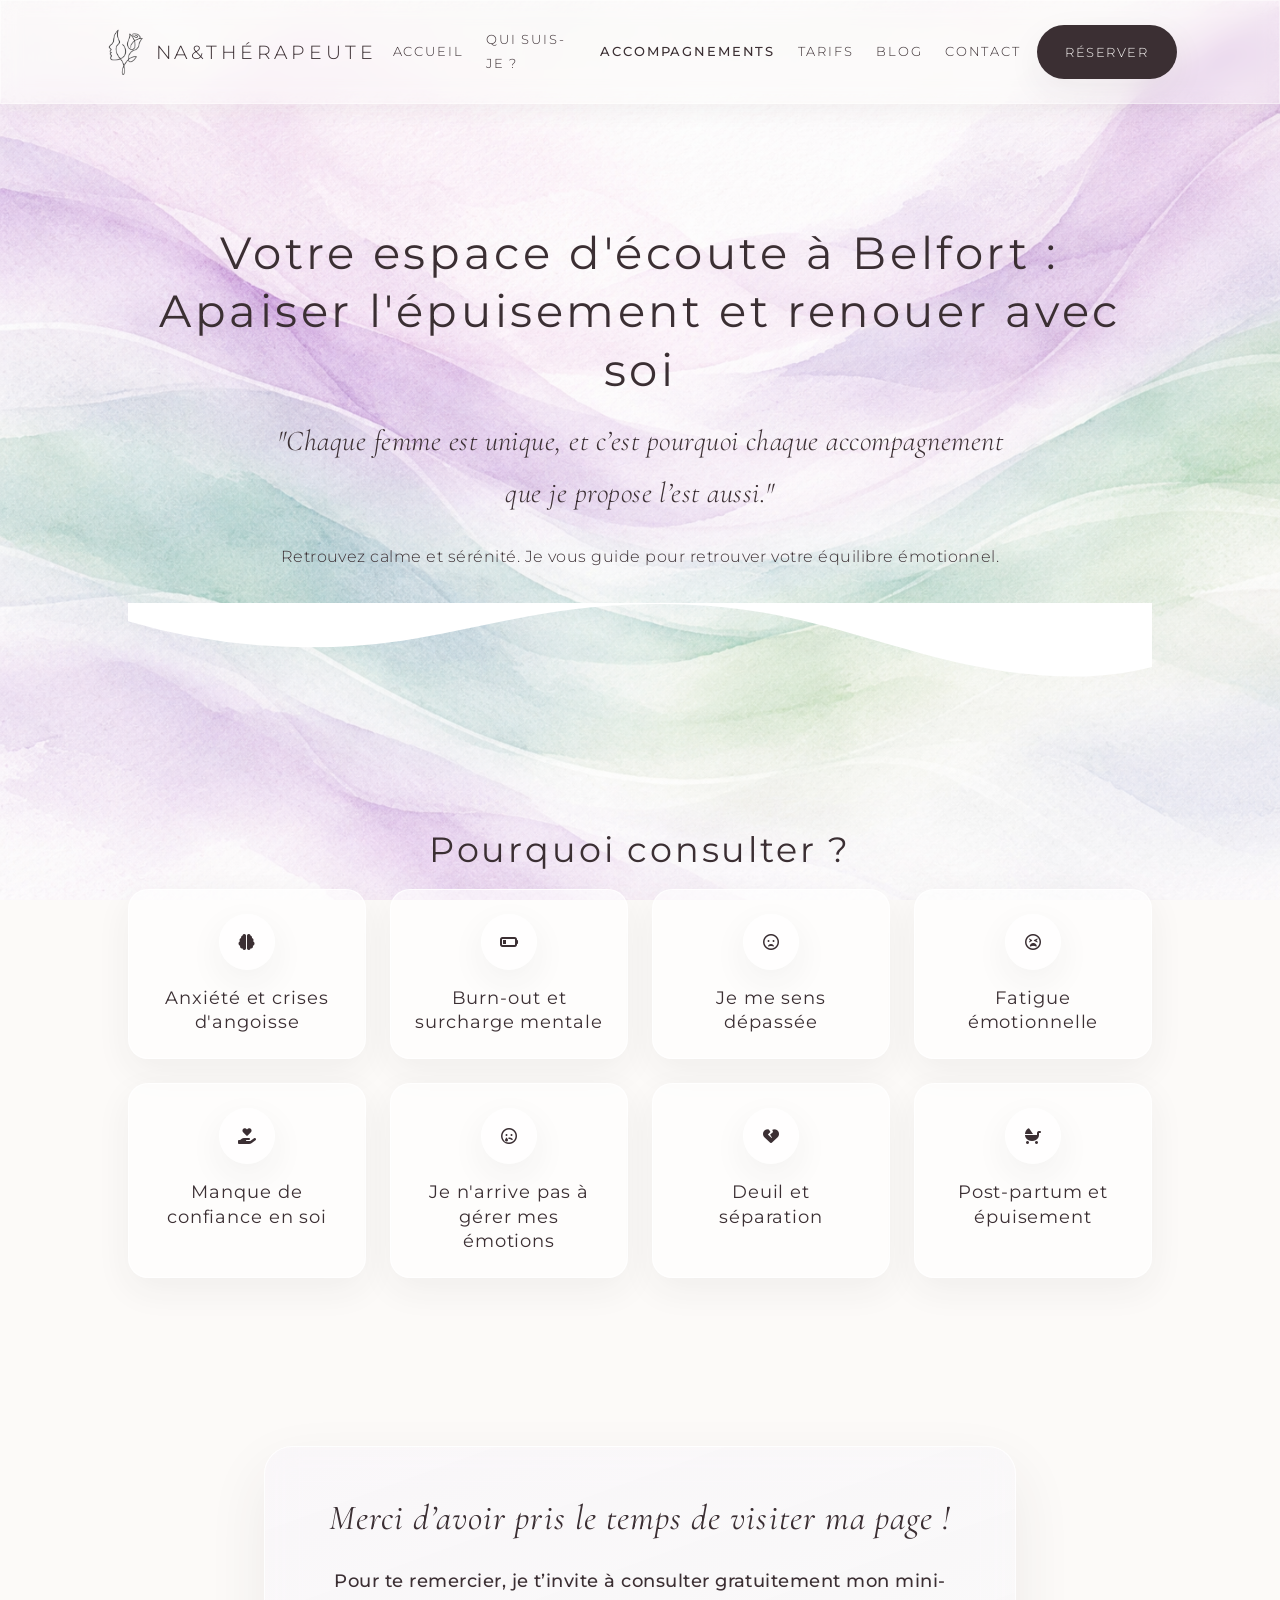
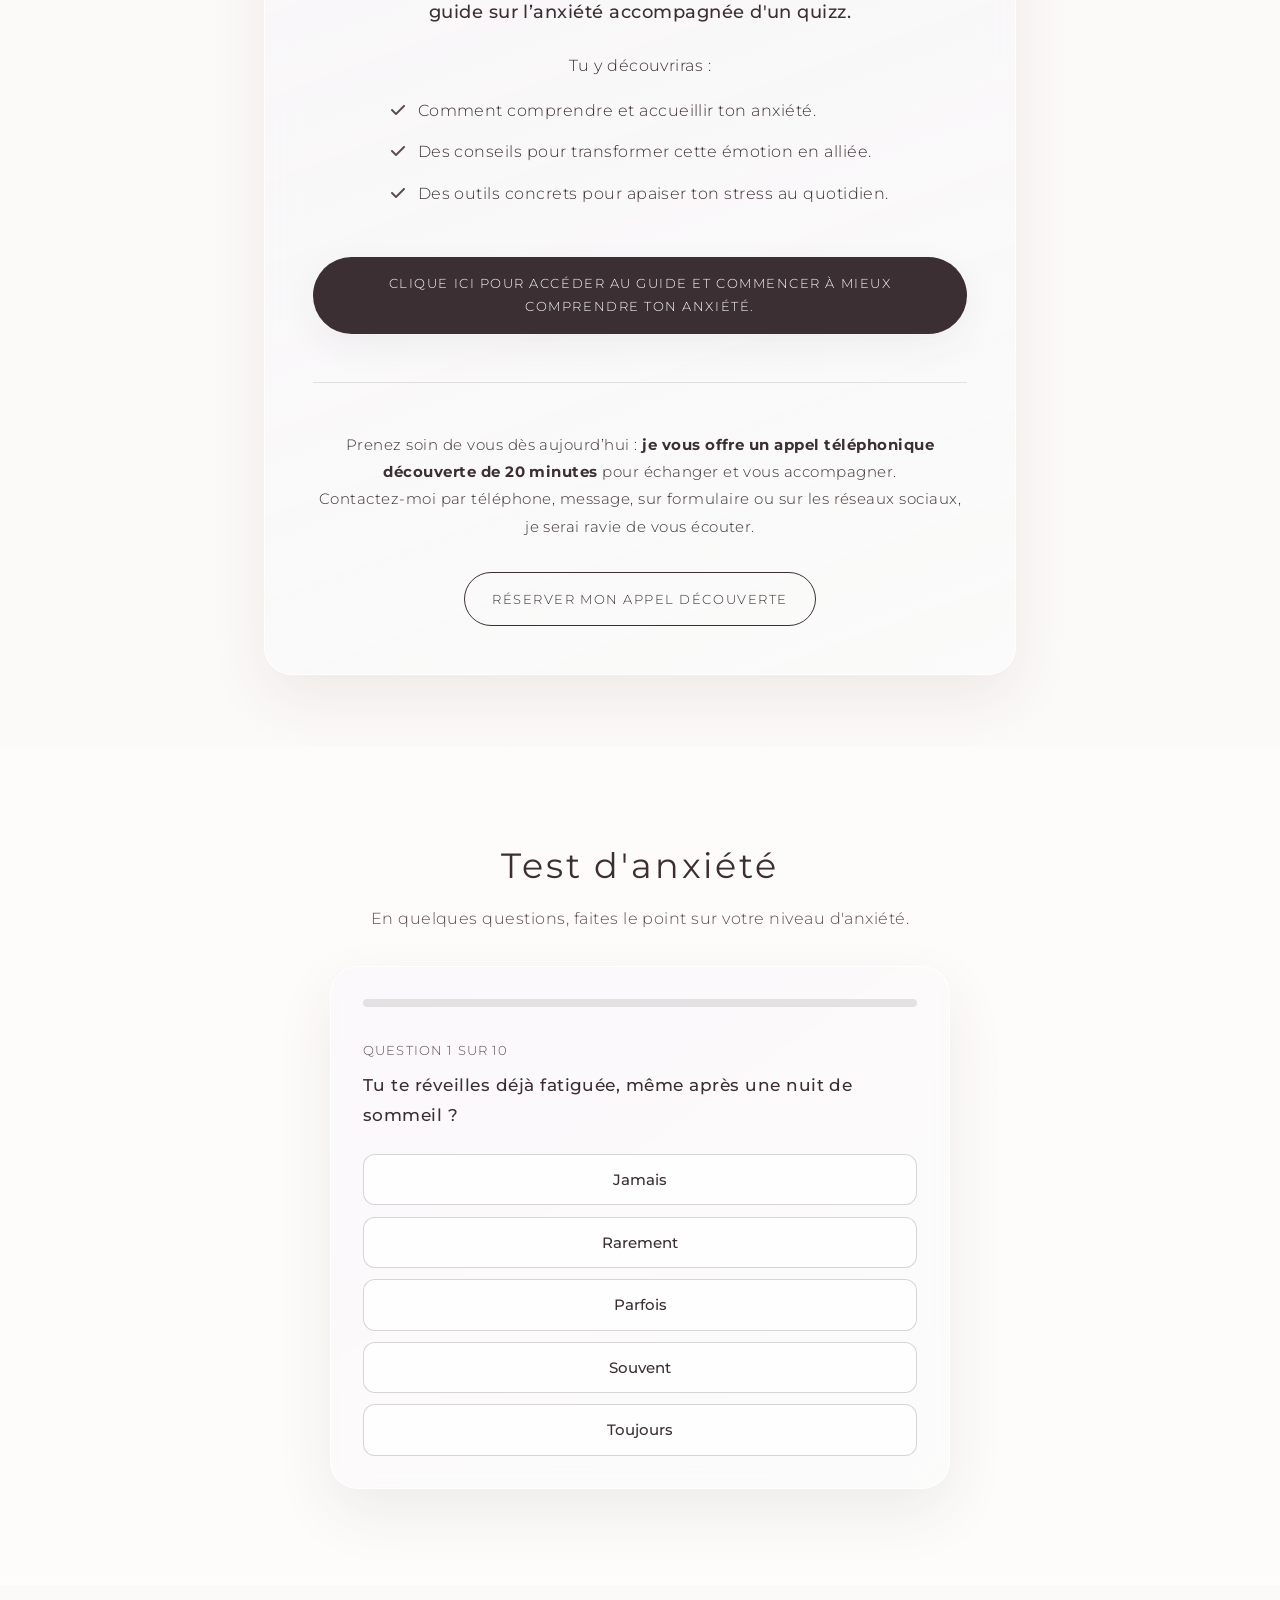
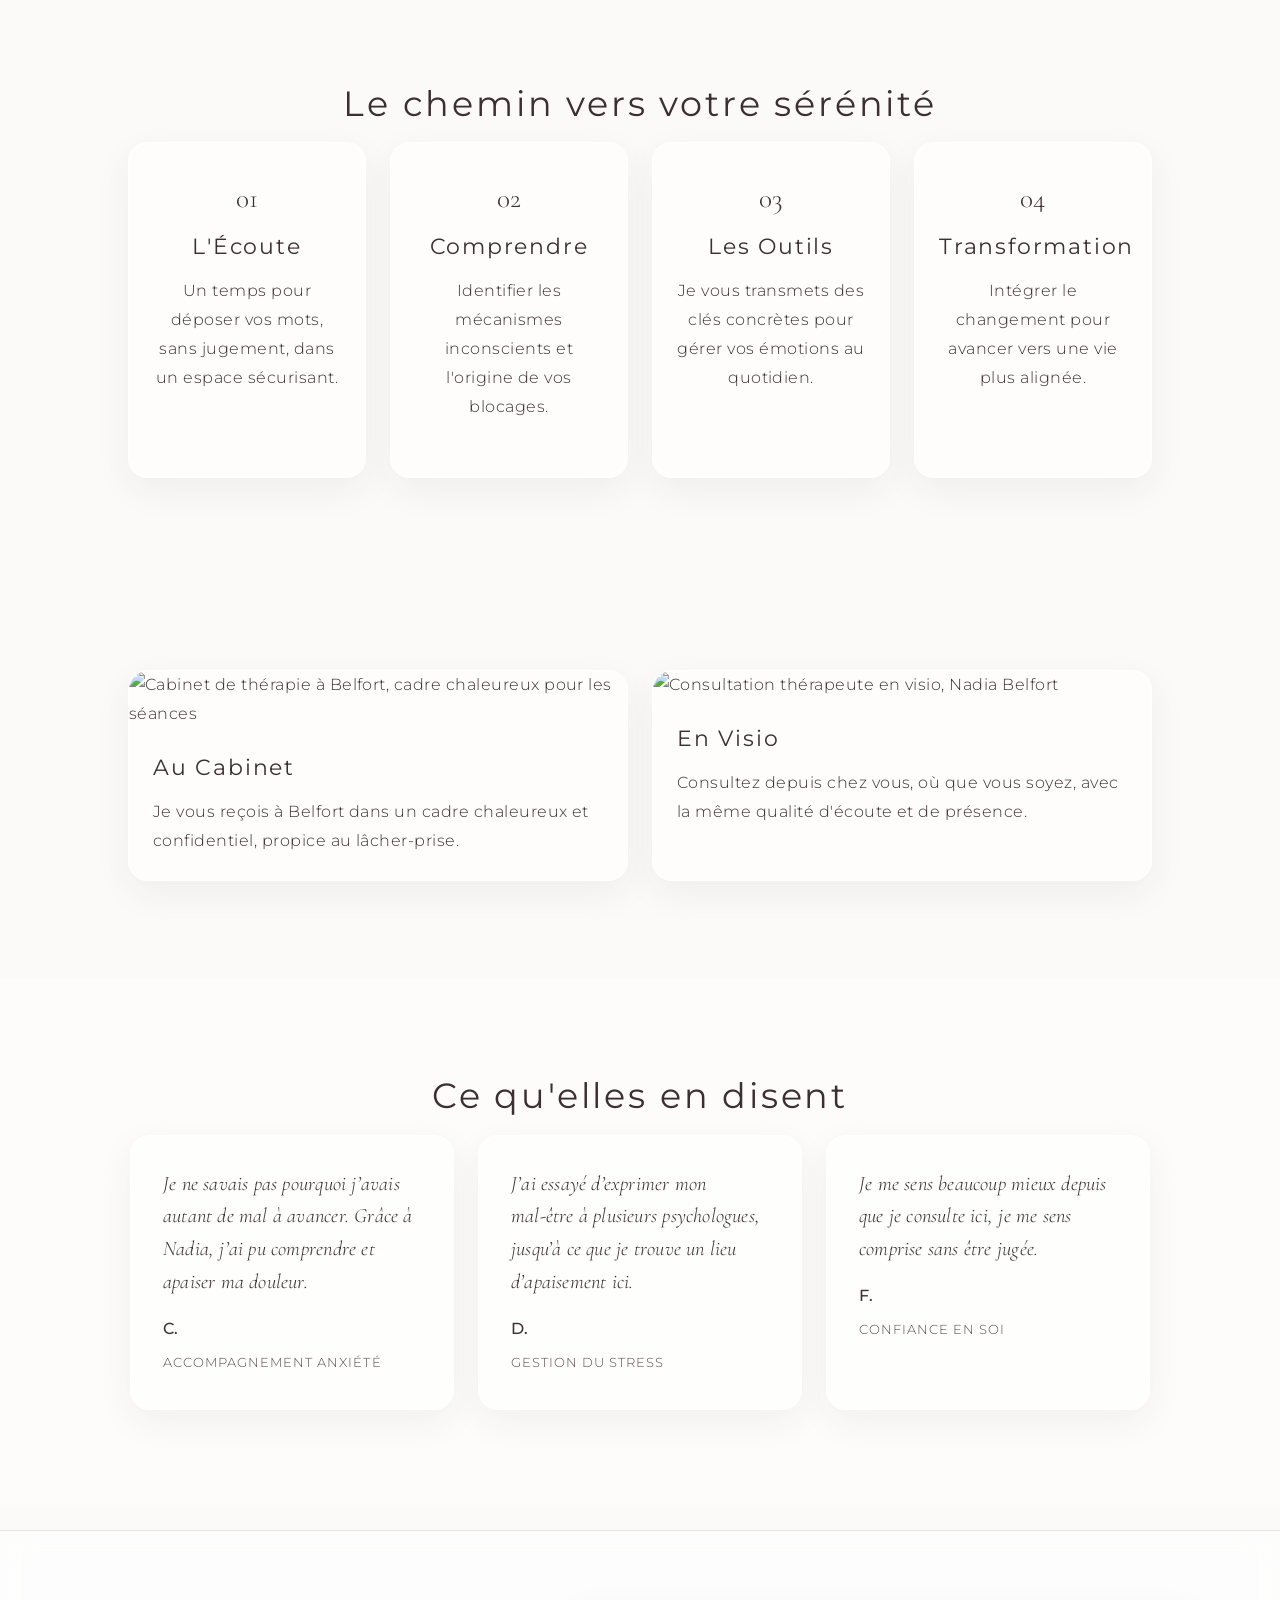
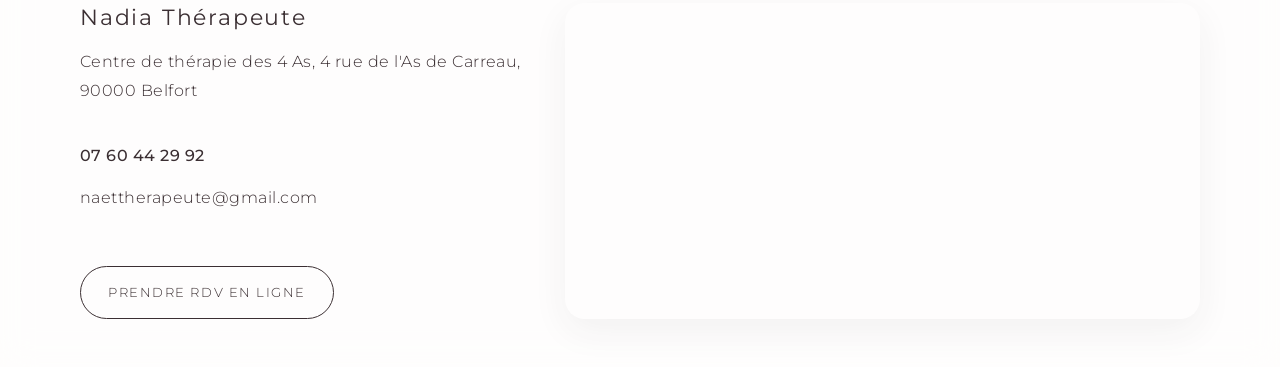
==== commit 7496a15a: "Add files via upload" ====
--- a/accompagenement.html
+++ b/accompagenement.html
@@ -43,35 +43,35 @@
         <div class="grid-symptoms">
             <article class="symptom-item">
                 <div class="icon-circle"><i class="fa-solid fa-brain"></i></div>
-                <h3>Anxiété</h3>
+                <h3>Anxiété et crises d'angoisse</h3>
             </article>
             <article class="symptom-item">
                 <div class="icon-circle"><i class="fa-solid fa-battery-quarter"></i></div>
-                <h3>Burn-out</h3>
+                <h3>Burn-out et surcharge mentale</h3>
+            </article>
+            <article class="symptom-item">
+                <div class="icon-circle"><i class="fa-regular fa-face-frown-open"></i></div>
+                <h3>Je me sens dépassée</h3>
+            </article>
+            <article class="symptom-item">
+                <div class="icon-circle"><i class="fa-regular fa-face-tired"></i></div>
+                <h3>Fatigue émotionnelle</h3>
+            </article>
+            <article class="symptom-item">
+                <div class="icon-circle"><i class="fa-solid fa-hand-holding-heart"></i></div>
+                <h3>Manque de confiance en soi</h3>
             </article>
             <article class="symptom-item">
                 <div class="icon-circle"><i class="fa-regular fa-face-sad-tear"></i></div>
-                <h3>Émotions</h3>
-            </article>
-            <article class="symptom-item">
-                <div class="icon-circle"><i class="fa-solid fa-bed"></i></div>
-                <h3>Fatigue</h3>
-            </article>
-            <article class="symptom-item">
-                <div class="icon-circle"><i class="fa-regular fa-gem"></i></div>
-                <h3>Estime de soi</h3>
-            </article>
-            <article class="symptom-item">
-                <div class="icon-circle"><i class="fa-solid fa-hand-holding-heart"></i></div>
-                <h3>Confiance</h3>
+                <h3>Je n'arrive pas à gérer mes émotions</h3>
             </article>
             <article class="symptom-item">
                 <div class="icon-circle"><i class="fa-solid fa-heart-crack"></i></div>
-                <h3>Deuil</h3>
+                <h3>Deuil et séparation</h3>
             </article>
             <article class="symptom-item">
                 <div class="icon-circle"><i class="fa-solid fa-baby-carriage"></i></div>
-                <h3>Post-partum</h3>
+                <h3>Post-partum et épuisement</h3>
             </article>
         </div>
     </section>
@@ -162,8 +162,8 @@
     <section class="locations">
         <div class="locations-container">
             <article class="location-card">
-                <div class="location-image">
-                    <img src="https://images.unsplash.com/photo-1544005313-94ddf0286df2?auto=format&fit=crop&w=800&q=80" alt="Cabinet de thérapie à Belfort, cadre chaleureux pour les séances">
+                <div class="location-image location-image--cabinet">
+                    <img src="cabinet.png" alt="Cabinet de thérapie à Belfort, cadre chaleureux pour les séances">
                 </div>
                 <h3>Au Cabinet</h3>
                 <p>Je vous reçois à Belfort dans un cadre chaleureux et confidentiel, propice au lâcher-prise.</p>
@@ -171,7 +171,7 @@
             
             <article class="location-card">
                 <div class="location-image">
-                    <img src="https://images.unsplash.com/photo-1573497620053-ea5300f94f21?auto=format&fit=crop&w=800&q=80" alt="Consultation thérapeute en visio, Nadia Belfort">
+                    <img src="visio.png" alt="Consultation thérapeute en visio, Nadia Belfort">
                 </div>
                 <h3>En Visio</h3>
                 <p>Consultez depuis chez vous, où que vous soyez, avec la même qualité d'écoute et de présence.</p>
@@ -205,9 +205,9 @@
         <div class="footer-container">
             <div class="footer-info">
                 <h3>Nadia Thérapeute</h3>
-                <p>12 Rue de la Paix, 90000 Belfort</p>
-                <a href="tel:+33384000000" class="footer-phone">03 84 00 00 00</a>
-                <p>Cabinet et consultations en visio. Prenez rendez-vous pour un appel découverte.</p>
+                <p>Centre de thérapie des 4 As, 4 rue de l'As de Carreau, 90000 Belfort</p>
+                <a href="tel:+33760442992" class="footer-phone">07 60 44 29 92</a>
+                <p>naettherapeute@gmail.com</p>
                 <br>
                 <a href="contact.html" class="btn-pill btn-outline">Prendre RDV en ligne</a>
             </div>
--- a/style.css
+++ b/style.css
@@ -1,1706 +1,2045 @@
-@import url('https://fonts.googleapis.com/css2?family=Montserrat:wght@300;400;500;600&family=Cormorant+Garamond:ital,wght@0,400;0,500;1,400;1,500&display=swap');
-
-/* =========================================================
-   NADIA THERAPEUTE - DESIGN SYSTEM GLOBAL
-   ========================================================= */
-:root {
-    --color-bg: #fcfaf8;
-    --color-text: #3b2f33;
-    --color-text-soft: #5b4b4f;
-    --color-accent-mauve: rgba(214, 193, 221, 0.45);
-    --color-accent-sauge: rgba(194, 213, 201, 0.45);
-    --color-glass: rgba(255, 255, 255, 0.6);
-    --color-glass-strong: rgba(255, 255, 255, 0.75);
-    --color-border-soft: rgba(59, 47, 51, 0.12);
-    --color-border-glass: rgba(255, 255, 255, 0.82);
-    --text-prune: #3b2f33;
-    --mauve-soft: rgba(214, 193, 221, 0.45);
-    --sauge-soft: rgba(194, 213, 201, 0.45);
-
-    --font-body: 'Montserrat', sans-serif;
-    --font-editorial: 'Cormorant Garamond', serif;
-
-    --space-1: 0.5rem;
-    --space-2: 1rem;
-    --space-3: 1.5rem;
-    --space-4: 2rem;
-    --space-5: 3rem;
-    --space-6: 4.5rem;
-    --space-7: 6rem;
-
-    --radius-sm: 0.75rem;
-    --radius-md: 1.25rem;
-    --radius-lg: 1.75rem;
-    --radius-pill: 999px;
-
-    --shadow-soft: 0 12px 36px rgba(59, 47, 51, 0.06);
-    --shadow-air: 0 24px 60px rgba(59, 47, 51, 0.08);
-}
-
-/* =========================================================
-   BASE + RESET
-   ========================================================= */
-*,
-*::before,
-*::after {
-    box-sizing: border-box;
-}
-
-html {
-    scroll-behavior: smooth;
-}
-
-body {
-    margin: 0;
-    min-height: 100vh;
-    font-family: var(--font-body);
-    font-size: 1rem;
-    font-weight: 300;
-    line-height: 1.8;
-    letter-spacing: 0.03em;
-    color: var(--color-text);
-    background-color: var(--color-bg);
-    background-image: url("Vagues douces en dégradé pastel.png");
-    background-repeat: no-repeat;
-    background-size: cover;
-    background-attachment: fixed;
-    overflow-x: hidden;
-}
-
-main section {
-    padding: var(--space-6) 5%;
-}
-
-img {
-    display: block;
-    max-width: 100%;
-    height: auto;
-}
-
-a {
-    color: inherit;
-    text-decoration: none;
-}
-
-h1,
-h2,
-h3 {
-    margin: 0 0 var(--space-2);
-    font-weight: 400;
-    line-height: 1.3;
-    letter-spacing: 0.08em;
-}
-
-h1 {
-    font-size: clamp(1.8rem, 7vw, 2.8rem);
-}
-
-h2 {
-    font-size: clamp(1.45rem, 5.5vw, 2.2rem);
-}
-
-h3 {
-    font-size: clamp(1.1rem, 4.5vw, 1.4rem);
-}
-
-p {
-    margin: 0 0 var(--space-3);
-}
-
-/* =========================================================
-   COMPOSANTS COMMUNS
-   ========================================================= */
-.cursive {
-    font-family: var(--font-editorial);
-    font-style: italic;
-    font-size: clamp(1.45rem, 5vw, 2rem);
-    letter-spacing: 0.02em;
-    line-height: 1.5;
-}
-
-.glass-card {
-    background: var(--color-glass);
-    border: 1px solid var(--color-border-glass);
-    border-radius: var(--radius-lg);
-    box-shadow: var(--shadow-soft);
-    backdrop-filter: blur(16px);
-    -webkit-backdrop-filter: blur(16px);
-}
-
-.glass-card--mauve {
-    background: color-mix(in srgb, var(--mauve-soft) 34%, rgba(255, 255, 255, 0.74) 66%);
-}
-
-.glass-card--sauge {
-    background: color-mix(in srgb, var(--sauge-soft) 34%, rgba(255, 255, 255, 0.74) 66%);
-}
-
-.btn-pill {
-    display: inline-block;
-    padding: 0.9rem 1.7rem;
-    border-radius: var(--radius-pill);
-    border: 1px solid transparent;
-    font-size: 0.8rem;
-    letter-spacing: 0.12em;
-    text-transform: uppercase;
-    transition: transform 0.25s ease, box-shadow 0.25s ease, background-color 0.25s ease, color 0.25s ease;
-}
-
-.btn-primary {
-    background: var(--color-text);
-    color: var(--color-bg);
-    box-shadow: var(--shadow-soft);
-}
-
-.btn-primary:hover {
-    transform: translateY(-2px);
-    box-shadow: var(--shadow-air);
-}
-
-.btn-outline {
-    background: transparent;
-    border-color: var(--color-text);
-    color: var(--color-text);
-}
-
-.btn-outline:hover {
-    background: color-mix(in srgb, var(--mauve-soft) 78%, white 22%);
-    color: var(--color-text);
-    border-color: color-mix(in srgb, var(--mauve-soft) 52%, var(--color-text) 48%);
-}
-
-.testimonials-section {
-    text-align: center;
-    background: rgba(255, 255, 255, 0.35);
-}
-
-.testimonials-grid {
-    max-width: 1020px;
-    margin: 0 auto;
-    display: grid;
-    grid-template-columns: 1fr;
-    gap: var(--space-3);
-}
-
-.testimonial-card {
-    text-align: left;
-    padding: var(--space-4);
-    border-radius: var(--radius-md);
-    background: var(--color-glass);
-    border: 1px solid var(--color-border-glass);
-    box-shadow: var(--shadow-soft);
-}
-
-blockquote {
-    margin: 0 0 var(--space-2);
-    font-family: var(--font-editorial);
-    font-style: italic;
-    font-size: 1.28rem;
-    line-height: 1.6;
-    letter-spacing: 0.01em;
-}
-
-cite {
-    display: block;
-    margin-bottom: 0.3rem;
-    font-style: normal;
-    font-weight: 500;
-}
-
-.testimonial-meta {
-    font-size: 0.8rem;
-    letter-spacing: 0.08em;
-    text-transform: uppercase;
-    color: var(--color-text-soft);
-}
-
-.site-footer {
-    padding: var(--space-6) 5% var(--space-5);
-    background: rgba(255, 255, 255, 0.65);
-    border-top: 1px solid var(--color-border-soft);
-    backdrop-filter: blur(16px);
-    -webkit-backdrop-filter: blur(16px);
-}
-
-.footer-container {
-    max-width: 1120px;
-    margin: 0 auto;
-    display: grid;
-    grid-template-columns: 1fr;
-    gap: var(--space-4);
-}
-
-.footer-phone {
-    display: inline-block;
-    margin: 0.8rem 0;
-    font-weight: 500;
-}
-
-.map-wrapper {
-    min-height: 260px;
-    border-radius: var(--radius-md);
-    overflow: hidden;
-    box-shadow: var(--shadow-soft);
-}
-
-.map-wrapper iframe {
-    width: 100%;
-    height: 100%;
-    border: 0;
-    filter: grayscale(18%);
-}
-
-/* =========================================================
-   NAVIGATION / HEADER
-   ========================================================= */
-.site-header {
-    position: sticky;
-    top: 0;
-    z-index: 20;
-    display: flex;
-    align-items: center;
-    justify-content: space-between;
-    gap: var(--space-2);
-    width: 100%;
-    margin-inline: 0;
-    padding: 0.9rem 5%;
-    background: rgba(252, 250, 248, 0.3);
-    border: 1px solid rgba(255, 255, 255, 0.4);
-    border-radius: 0;
-    box-shadow: 0 8px 20px rgba(59, 47, 51, 0.05);
-    backdrop-filter: blur(10px);
-    -webkit-backdrop-filter: blur(10px);
-}
-
-.logo {
-    display: flex;
-    align-items: center;
-    gap: 0.6rem;
-    font-size: 1.2rem;
-    letter-spacing: 0.2em;
-    text-transform: uppercase;
-    flex-shrink: 0;
-}
-
-.logo img {
-    height: 50px;
-    width: auto;
-}
-
-.burger {
-    display: inline-flex;
-    flex-direction: column;
-    justify-content: center;
-    gap: 5px;
-    width: 42px;
-    height: 42px;
-    border: 0;
-    background: transparent;
-    cursor: pointer;
-}
-
-.burger span {
-    display: block;
-    width: 24px;
-    height: 2px;
-    margin-inline: auto;
-    background: var(--color-text);
-}
-
-.nav-links {
-    display: none;
-    position: absolute;
-    top: 100%;
-    left: 0;
-    width: 100%;
-    flex-direction: column;
-    padding: var(--space-1) 5% var(--space-2);
-    background: var(--color-glass-strong);
-    border: 1px solid rgba(59, 47, 51, 0.08);
-    border-radius: var(--radius-md);
-    backdrop-filter: blur(16px);
-    -webkit-backdrop-filter: blur(16px);
-}
-
-.site-header.menu-open .nav-links {
-    display: flex;
-}
-
-.nav-links a {
-    font-size: 0.83rem;
-    text-transform: uppercase;
-    letter-spacing: 0.14em;
-    padding: 0.7rem 0;
-}
-
-.nav-links a.active {
-    font-weight: 500;
-}
-
-.site-header > .btn-pill {
-    display: none;
-}
-
-/* =========================================================
-   DECORS
-   ========================================================= */
-@keyframes float {
-    0%,
-    100% {
-        transform: translateY(0) scale(1);
-    }
-    50% {
-        transform: translateY(-18px) scale(1.05);
-    }
-}
-
-.aquarelle-blob {
-    position: fixed;
-    border-radius: 50%;
-    filter: blur(70px);
-    opacity: 0.85;
-    z-index: -2;
-    pointer-events: none;
-    animation: float 11s ease-in-out infinite;
-}
-
-.aquarelle-blob--mauve {
-    width: 360px;
-    height: 360px;
-    top: -120px;
-    left: -140px;
-    background: var(--color-accent-mauve);
-}
-
-.aquarelle-blob--sauge {
-    width: 280px;
-    height: 280px;
-    top: 42%;
-    right: -120px;
-    background: var(--color-accent-sauge);
-    animation-delay: 1.8s;
-}
-
-/* =========================================================
-   PAGE ACCUEIL
-   ========================================================= */
-.hero {
-    min-height: calc(100svh - 6.2rem);
-    position: relative;
-    display: flex;
-    align-items: flex-end;
-    justify-content: center;
-    margin-top: 0;
-    padding-top: 0;
-    overflow: hidden;
-}
-
-.hero::after {
-    content: "";
-    position: absolute;
-    left: 0;
-    right: 0;
-    bottom: 0;
-    height: 320px;
-    background: linear-gradient(
-        to bottom,
-        transparent 0%,
-        transparent 60%,
-        var(--color-bg) 100%
-    );
-    z-index: -1;
-    pointer-events: none;
-}
-
-.bg-video {
-    position: absolute;
-    inset: 0;
-    width: 100%;
-    height: 100%;
-    object-fit: cover;
-    z-index: -3;
-}
-
-.video-overlay {
-    position: absolute;
-    inset: 0;
-    z-index: -2;
-    background: linear-gradient(
-        180deg,
-        rgba(252, 250, 248, 0.1) 0%,
-        rgba(252, 250, 248, 0.24) 55%,
-        rgba(252, 250, 248, 0.88) 100%
-    );
-}
-
-.hero .glass-card {
-    width: min(100%, 520px);
-    padding: var(--space-4);
-    margin-bottom: var(--space-5);
-    background: rgba(255, 255, 255, 0.45);
-    backdrop-filter: blur(24px);
-    -webkit-backdrop-filter: blur(24px);
-    border: 1px solid rgba(255, 255, 255, 0.4);
-    border-top: 1px solid rgba(255, 255, 255, 0.8);
-    border-left: 1px solid rgba(255, 255, 255, 0.6);
-}
-
-.intro-text {
-    position: relative;
-    margin-top: -88px;
-    padding-top: calc(var(--space-6) + 0.6rem);
-    z-index: 2;
-}
-
-.intro-text::before {
-    content: none;
-}
-
-.intro-text::after {
-    content: none;
-}
-
-.intro-layout {
-    position: relative;
-    max-width: 1120px;
-    margin: 0 auto;
-    padding: clamp(2rem, 4.5vw, 3.4rem) clamp(0.8rem, 2.8vw, 2rem);
-}
-
-.intro-grid {
-    display: grid;
-    grid-template-columns: 1fr;
-    gap: clamp(2.2rem, 5vw, 4rem);
-    align-items: center;
-}
-
-.intro-message {
-    text-align: left;
-    padding: clamp(1rem, 2vw, 1.6rem) 0;
-    display: block;
-}
-
-.intro-message h2 {
-    font-size: clamp(1.7rem, 4.8vw, 2.7rem);
-    letter-spacing: 0.04em;
-    line-height: 1.25;
-    margin: 0;
-}
-
-.intro-message p {
-    max-width: 760px;
-    line-height: 1.9;
-    letter-spacing: 0.025em;
-    margin: 0;
-}
-
-.intro-card-item {
-    background: rgba(255, 255, 255, 0.52);
-    border: 1px solid rgba(255, 255, 255, 0.92);
-    border-radius: 22px;
-    padding: 0.95rem 1rem;
-    box-shadow: 0 8px 24px rgba(59, 47, 51, 0.06);
-    backdrop-filter: blur(10px);
-    -webkit-backdrop-filter: blur(10px);
-    width: 100%;
-    max-width: 100%;
-    box-sizing: border-box;
-    animation: bubbleFloat 7s ease-in-out infinite;
-}
-
-.intro-card-title {
-    padding: 1rem 1.1rem;
-}
-
-.intro-keywords {
-    position: relative;
-    width: 100%;
-    max-width: 560px;
-    margin-inline: auto;
-    min-height: 470px;
-    background: transparent;
-}
-
-.emotion-bubble {
-    position: absolute;
-    display: inline-flex;
-    align-items: center;
-    justify-content: center;
-    width: 170px;
-    height: 170px;
-    padding: 0.9rem;
-    border-radius: 50%;
-    border: 1px solid transparent;
-    box-shadow: 0 8px 20px rgba(59, 47, 51, 0.05);
-    backdrop-filter: blur(8px);
-    -webkit-backdrop-filter: blur(8px);
-    font-size: 0.95rem;
-    font-weight: 500;
-    text-align: center;
-    line-height: 1.25;
-    color: var(--color-text);
-    background: transparent;
-    animation: bubbleFloat 7s ease-in-out infinite;
-}
-
-.bubble-1 {
-    top: 2%;
-    left: 2%;
-    width: 155px;
-    height: 155px;
-    background: color-mix(in srgb, var(--mauve-soft) 26%, transparent 74%);
-    border-color: color-mix(in srgb, var(--mauve-soft) 85%, rgba(59, 47, 51, 0.25) 15%);
-    animation-delay: 0.1s;
-}
-
-.bubble-2 {
-    top: 0;
-    right: 2%;
-    width: 165px;
-    height: 165px;
-    background: color-mix(in srgb, var(--sauge-soft) 24%, transparent 76%);
-    border-color: color-mix(in srgb, var(--sauge-soft) 85%, rgba(59, 47, 51, 0.25) 15%);
-    animation-delay: 1.2s;
-}
-
-.bubble-3 {
-    top: 33%;
-    left: 8%;
-    width: 200px;
-    height: 200px;
-    font-size: 0.9rem;
-    background: color-mix(in srgb, var(--mauve-soft) 24%, transparent 76%);
-    border-color: color-mix(in srgb, var(--mauve-soft) 82%, rgba(59, 47, 51, 0.28) 18%);
-    animation-delay: 0.6s;
-}
-
-.bubble-4 {
-    top: 34%;
-    right: 4%;
-    width: 160px;
-    height: 160px;
-    background: color-mix(in srgb, var(--sauge-soft) 23%, transparent 77%);
-    border-color: color-mix(in srgb, var(--sauge-soft) 80%, rgba(59, 47, 51, 0.3) 20%);
-    animation-delay: 1.8s;
-}
-
-.bubble-5 {
-    bottom: 0;
-    left: 4%;
-    width: 145px;
-    height: 145px;
-    background: color-mix(in srgb, var(--mauve-soft) 22%, transparent 78%);
-    border-color: color-mix(in srgb, var(--mauve-soft) 85%, rgba(59, 47, 51, 0.25) 15%);
-    animation-delay: 0.9s;
-}
-
-.bubble-6 {
-    bottom: 1%;
-    right: 3%;
-    width: 160px;
-    height: 160px;
-    background: color-mix(in srgb, var(--sauge-soft) 26%, transparent 74%);
-    border-color: color-mix(in srgb, var(--sauge-soft) 84%, rgba(59, 47, 51, 0.24) 16%);
-    animation-delay: 1.5s;
-}
-
-@keyframes bubbleFloat {
-    0%,
-    100% {
-        translate: 0 0;
-    }
-    50% {
-        translate: 0 -6px;
-    }
-}
-
-.pain-section {
-    text-align: center;
-    background: rgba(255, 255, 255, 0.34);
-}
-
-.subtitle {
-    color: var(--color-text-soft);
-    margin-bottom: var(--space-5);
-}
-
-.subtitle-cursive {
-    font-size: clamp(1.35rem, 5vw, 1.8rem);
-}
-
-.pain-grid,
-.cards-grid {
-    max-width: 1100px;
-    margin: 0 auto;
-    display: grid;
-    grid-template-columns: 1fr;
-    gap: var(--space-3);
-}
-
-.pain-item,
-.method-card {
-    padding: var(--space-4) var(--space-3);
-    border-radius: var(--radius-md);
-    background: var(--color-glass);
-    border: 1px solid var(--color-border-glass);
-    box-shadow: var(--shadow-soft);
-    backdrop-filter: blur(16px);
-    -webkit-backdrop-filter: blur(16px);
-}
-
-.pain-icon,
-.method-icon {
-    font-size: 2rem;
-    margin-bottom: var(--space-2);
-    opacity: 0.8;
-}
-
-.method-section {
-    text-align: center;
-}
-
-.about {
-    display: grid;
-    grid-template-columns: 1fr;
-    gap: var(--space-4);
-    align-items: center;
-}
-
-.about-img-box {
-    position: relative;
-}
-
-.about-img-box img {
-    border-radius: var(--radius-lg);
-    box-shadow: var(--shadow-air);
-}
-
-.about-circle-deco {
-    position: absolute;
-    left: -24px;
-    bottom: -24px;
-    width: 130px;
-    height: 130px;
-    border-radius: 50%;
-    background: var(--color-accent-mauve);
-    filter: blur(36px);
-    z-index: -1;
-}
-
-.check-list {
-    margin: var(--space-3) 0 0;
-    padding: 0;
-    list-style: none;
-}
-
-.check-list li {
-    display: flex;
-    align-items: center;
-    gap: 0.8rem;
-    margin-bottom: 0.9rem;
-}
-
-.check-list i {
-    color: #5f7266;
-}
-
-/* =========================================================
-   PAGE ACCOMPAGNEMENTS + QUIZ
-   ========================================================= */
-.page-header,
-.hero-tarifs,
-.contact-hero,
-.blog-hero {
-    padding: var(--space-7) 5% var(--space-5);
-    text-align: center;
-    position: relative;
-}
-
-.page-header p,
-.hero-tarifs p,
-.contact-hero p,
-.blog-subtitle {
-    max-width: 760px;
-    margin-inline: auto;
-}
-
-.page-header-quote {
-    font-family: var(--font-editorial);
-    font-size: clamp(1.35rem, 4.2vw, 1.8rem);
-    font-style: italic;
-}
-
-.wave-bottom {
-    width: 100%;
-    margin-top: var(--space-4);
-    line-height: 0;
-}
-
-.wave-bottom svg {
-    display: block;
-    width: 100%;
-    height: 80px;
-}
-
-.why-consult,
-.method-steps,
-.locations {
-    text-align: center;
-}
-
-.grid-symptoms {
-    max-width: 1120px;
-    margin: 0 auto;
-    display: grid;
-    grid-template-columns: repeat(2, minmax(0, 1fr));
-    gap: var(--space-3);
-}
-
-.symptom-item {
-    padding: var(--space-3);
-    border-radius: var(--radius-md);
-    background: var(--color-glass);
-    border: 1px solid var(--color-border-glass);
-    box-shadow: var(--shadow-soft);
-}
-
-.icon-circle {
-    width: 56px;
-    height: 56px;
-    margin: 0 auto var(--space-2);
-    border-radius: 50%;
-    display: grid;
-    place-items: center;
-    background: rgba(255, 255, 255, 0.8);
-    box-shadow: var(--shadow-soft);
-}
-
-.quiz-section {
-    text-align: center;
-    background: linear-gradient(180deg, rgba(255, 255, 255, 0.3), rgba(255, 255, 255, 0.5));
-}
-
-.quiz-subtitle {
-    margin-bottom: var(--space-4);
-    color: var(--color-text-soft);
-}
-
-.quiz-card {
-    max-width: 620px;
-    margin: 0 auto;
-    text-align: left;
-    padding: var(--space-4);
-    border-radius: var(--radius-lg);
-    background: linear-gradient(145deg, color-mix(in srgb, var(--mauve-soft) 20%, rgba(255, 255, 255, 0.8) 80%), color-mix(in srgb, var(--sauge-soft) 12%, rgba(255, 255, 255, 0.76) 88%));
-    border: 1px solid var(--color-border-glass);
-    box-shadow: var(--shadow-air);
-    backdrop-filter: blur(16px);
-    -webkit-backdrop-filter: blur(16px);
-}
-
-.quiz-progress-wrap {
-    height: 8px;
-    border-radius: var(--radius-pill);
-    margin-bottom: var(--space-4);
-    background: rgba(59, 47, 51, 0.12);
-    overflow: hidden;
-}
-
-.quiz-progress-fill {
-    height: 100%;
-    width: 0;
-    border-radius: var(--radius-pill);
-    background: linear-gradient(90deg, #7e5968, #3b2f33);
-    transition: width 0.35s ease;
-}
-
-.quiz-counter {
-    margin-bottom: var(--space-1);
-    font-size: 0.8rem;
-    letter-spacing: 0.09em;
-    text-transform: uppercase;
-    color: var(--color-text-soft);
-}
-
-.quiz-question {
-    margin-bottom: var(--space-3);
-    font-size: 1.05rem;
-    font-weight: 500;
-}
-
-.quiz-question.quiz-fade-out {
-    opacity: 0;
-}
-
-.quiz-answers {
-    display: grid;
-    gap: 0.7rem;
-}
-
-.quiz-answer-btn {
-    width: 100%;
-    border: 1px solid rgba(59, 47, 51, 0.2);
-    border-radius: var(--radius-sm);
-    background: rgba(255, 255, 255, 0.8);
-    color: var(--color-text);
-    font-family: var(--font-body);
-    font-size: 0.95rem;
-    font-weight: 500;
-    padding: 0.95rem 1rem;
-    cursor: pointer;
-    transition: background-color 0.2s ease, transform 0.2s ease;
-}
-
-.quiz-answer-btn:hover {
-    background: rgba(217, 197, 226, 0.35);
-    transform: translateX(2px);
-}
-
-.quiz-answer-btn:focus-visible {
-    outline: 2px solid var(--color-text);
-    outline-offset: 2px;
-}
-
-.quiz-result {
-    display: none;
-    text-align: center;
-}
-
-.quiz-result.is-visible {
-    display: block;
-}
-
-.quiz-result-icon {
-    width: 56px;
-    height: 56px;
-    margin: 0 auto var(--space-2);
-    border-radius: 50%;
-    display: grid;
-    place-items: center;
-    color: #fff;
-    background: linear-gradient(135deg, #7e5968, #3b2f33);
-}
-
-.quiz-result-title {
-    margin-bottom: 0.8rem;
-}
-
-.quiz-result-message {
-    max-width: 440px;
-    margin-inline: auto;
-}
-
-.quiz-result-cta.cta-mauve {
-    background: linear-gradient(135deg, #7e5968, #3b2f33);
-    color: #fff;
-}
-
-.quiz-result-cta.cta-outline {
-    background: transparent;
-    border: 1px solid var(--color-text);
-    color: var(--color-text);
-}
-
-.steps-container {
-    max-width: 1120px;
-    margin: 0 auto;
-    display: grid;
-    grid-template-columns: 1fr;
-    gap: var(--space-3);
-}
-
-.step-card {
-    padding: var(--space-4) var(--space-3);
-    border-radius: var(--radius-md);
-    background: var(--color-glass);
-    border: 1px solid var(--color-border-glass);
-    box-shadow: var(--shadow-soft);
-}
-
-.step-number {
-    font-family: var(--font-editorial);
-    font-size: 1.7rem;
-    margin-bottom: var(--space-1);
-}
-
-.locations-container {
-    max-width: 1040px;
-    margin: 0 auto;
-    display: grid;
-    grid-template-columns: 1fr;
-    gap: var(--space-3);
-}
-
-.location-card {
-    overflow: hidden;
-    border-radius: var(--radius-md);
-    background: var(--color-glass);
-    border: 1px solid var(--color-border-glass);
-    box-shadow: var(--shadow-soft);
-    text-align: left;
-}
-
-.location-image img {
-    width: 100%;
-    max-height: 250px;
-    object-fit: cover;
-}
-
-.location-card h3,
-.location-card p {
-    padding-inline: var(--space-3);
-}
-
-.location-card h3 {
-    margin-top: var(--space-3);
-}
-
-.location-card p {
-    padding-bottom: var(--space-3);
-    margin-bottom: 0;
-}
-
-/* =========================================================
-   PAGE TARIFS
-   ========================================================= */
-.pricing-section {
-    text-align: center;
-    padding-top: var(--space-4);
-}
-
-.pricing-container {
-    max-width: 980px;
-    margin: 0 auto;
-    display: grid;
-    grid-template-columns: 1fr;
-    gap: var(--space-3);
-    align-items: stretch;
-}
-
-.pricing-card {
-    padding: var(--space-4);
-    border-radius: var(--radius-lg);
-    background: linear-gradient(
-        155deg,
-        color-mix(in srgb, var(--mauve-soft) 20%, rgba(255, 255, 255, 0.88) 80%) 0%,
-        color-mix(in srgb, var(--sauge-soft) 18%, rgba(255, 255, 255, 0.88) 82%) 100%
-    );
-    border: 1px solid rgba(255, 255, 255, 0.88);
-    box-shadow: 0 16px 42px rgba(59, 47, 51, 0.08);
-    backdrop-filter: blur(10px);
-    -webkit-backdrop-filter: blur(10px);
-    text-align: left;
-    transition: transform 0.28s ease, box-shadow 0.28s ease;
-    display: flex;
-    flex-direction: column;
-    height: 100%;
-}
-
-.pricing-card:hover {
-    transform: translateY(-4px);
-    box-shadow: 0 22px 56px rgba(59, 47, 51, 0.1);
-}
-
-.hero-tarifs {
-    padding-bottom: var(--space-3);
-}
-
-.pricing-card-head {
-    text-align: center;
-    margin-bottom: 1rem;
-}
-
-.pricing-card .icon-box {
-    width: 60px;
-    height: 60px;
-    margin: 0 auto 0.8rem;
-    border-radius: 50%;
-    display: grid;
-    place-items: center;
-    background: transparent;
-    border: 1px solid rgba(255, 255, 255, 0.8);
-    box-shadow: none;
-    color: var(--text-prune);
-    font-size: 1.45rem;
-}
-
-.pricing-card--visio .icon-box {
-    background: color-mix(in srgb, var(--mauve-soft) 75%, rgba(255, 255, 255, 0.45) 25%);
-}
-
-.pricing-card--cabinet .icon-box {
-    background: color-mix(in srgb, var(--sauge-soft) 75%, rgba(255, 255, 255, 0.45) 25%);
-}
-
-.pricing-card h3 {
-    margin-bottom: 0.35rem;
-    letter-spacing: 0.02em;
-    font-family: var(--font-editorial);
-    font-size: clamp(1.65rem, 3vw, 2rem);
-    text-transform: none;
-}
-
-.pricing-subtitle {
-    margin-bottom: 1.1rem;
-    font-size: 0.88rem;
-    letter-spacing: 0.03em;
-    color: var(--color-text-soft);
-    opacity: 0.95;
-}
-
-.price-list {
-    margin: var(--space-2) 0 0;
-    padding: 0;
-    list-style: none;
-}
-
-.price-list li {
-    margin-bottom: 1.15rem;
-    padding: 0.2rem 0;
-    color: var(--color-text-soft);
-    display: flex;
-    justify-content: space-between;
-    align-items: flex-end;
-    gap: 0.6rem;
-}
-
-.price-label {
-    white-space: nowrap;
-}
-
-.price-dots {
-    flex: 1;
-    border-bottom: 1px dotted rgba(59, 47, 51, 0.3);
-    margin-inline: 0.35rem;
-    transform: translateY(-0.28rem);
-}
-
-.price-highlight {
-    font-weight: 600;
-    color: var(--text-prune);
-    font-size: 1.15rem;
-    background: transparent;
-    border: 0;
-    border-radius: 0;
-    padding: 0;
-    margin-left: 0;
-}
-
-.price-separator-item {
-    margin-top: 20px;
-    padding-top: 15px;
-    border-top: 1px dashed rgba(59, 47, 51, 0.15);
-}
-
-.pricing-card .btn-pill {
-    margin-top: auto;
-    align-self: stretch;
-    width: 100%;
-    text-align: center;
-}
-
-.legal-note {
-    max-width: 860px;
-    margin: calc(var(--space-4) + 0.5rem) auto 0;
-    color: var(--color-text-soft);
-    background: rgba(255, 255, 255, 0.55);
-    border: 1px solid rgba(255, 255, 255, 0.8);
-    border-radius: var(--radius-md);
-    padding: 1rem 1.2rem;
-    backdrop-filter: blur(8px);
-    -webkit-backdrop-filter: blur(8px);
-}
-
-/* =========================================================
-   PAGE CONTACT
-   ========================================================= */
-.contact-grid {
-    max-width: 1120px;
-    margin: 0 auto;
-    display: grid;
-    grid-template-columns: 1fr;
-    gap: var(--space-3);
-}
-
-.info-card,
-.form-card {
-    padding: var(--space-4);
-    border-radius: var(--radius-lg);
-    background: var(--color-glass);
-    border: 1px solid var(--color-border-glass);
-    box-shadow: var(--shadow-soft);
-}
-
-.info-list {
-    margin: 0;
-    padding: 0;
-    list-style: none;
-    display: grid;
-    gap: var(--space-2);
-}
-
-.info-item {
-    display: flex;
-    align-items: flex-start;
-    gap: var(--space-2);
-}
-
-.info-icon {
-    width: 40px;
-    height: 40px;
-    border-radius: 50%;
-    display: grid;
-    place-items: center;
-    background: rgba(255, 255, 255, 0.82);
-    box-shadow: var(--shadow-soft);
-}
-
-.info-content p {
-    margin-bottom: 0;
-}
-
-.contact-access-note {
-    font-size: 0.95rem;
-    font-weight: 400;
-    opacity: 0.9;
-}
-
-.form-row {
-    display: grid;
-    grid-template-columns: 1fr;
-    gap: var(--space-2);
-}
-
-.form-group {
-    margin-bottom: var(--space-2);
-}
-
-.form-group label {
-    display: block;
-    margin-bottom: 0.5rem;
-    font-size: 0.82rem;
-    text-transform: uppercase;
-    letter-spacing: 0.1em;
-}
-
-.form-group input,
-.form-group select,
-.form-group textarea {
-    width: 100%;
-    border: 1px solid rgba(59, 47, 51, 0.2);
-    border-radius: var(--radius-sm);
-    padding: 0.85rem 1rem;
-    font: inherit;
-    color: var(--color-text);
-    background: rgba(255, 255, 255, 0.8);
-}
-
-.form-group textarea {
-    min-height: 150px;
-    resize: vertical;
-}
-
-.form-group input:focus,
-.form-group select:focus,
-.form-group textarea:focus {
-    outline: 2px solid rgba(59, 47, 51, 0.35);
-    outline-offset: 2px;
-}
-
-.btn-submit {
-    border: 0;
-    cursor: pointer;
-    font: inherit;
-    color: var(--color-bg);
-    background: var(--color-text);
-    padding: 0.9rem 1.6rem;
-    border-radius: var(--radius-pill);
-    letter-spacing: 0.1em;
-    text-transform: uppercase;
-}
-
-.map-section {
-    position: relative;
-    min-height: 420px;
-    padding: 0;
-}
-
-.map-section iframe {
-    width: 100%;
-    min-height: 420px;
-    border: 0;
-}
-
-.map-overlay-card {
-    position: absolute;
-    left: 5%;
-    bottom: 2rem;
-    max-width: 330px;
-    padding: var(--space-3);
-    border-radius: var(--radius-md);
-    background: var(--color-glass-strong);
-    border: 1px solid var(--color-border-glass);
-    box-shadow: var(--shadow-soft);
-}
-
-.map-overlay-title {
-    margin-bottom: 5px;
-}
-
-.map-overlay-text {
-    margin: 0;
-    font-size: 0.9rem;
-}
-
-.map-overlay-link {
-    display: inline-block;
-    margin-top: 10px;
-    font-size: 0.8rem;
-    text-decoration: underline;
-}
-
-/* =========================================================
-   PAGE BLOG
-   ========================================================= */
-.blog-page {
-    background-image: none;
-}
-
-.blog-content {
-    max-width: 860px;
-    margin: 0 auto;
-    padding: 0 5% var(--space-6);
-}
-
-.blog-content h2,
-.blog-cta-box h3,
-.blog-tip-card h3,
-.blog-hero h1 {
-    font-family: var(--font-editorial);
-    letter-spacing: 0.04em;
-}
-
-.blog-content h2 {
-    margin-top: var(--space-5);
-}
-
-.blog-content h2:first-of-type {
-    margin-top: 0;
-}
-
-.blog-tip-card {
-    display: flex;
-    gap: var(--space-2);
-    align-items: flex-start;
-    margin-bottom: 0.95rem;
-    padding: var(--space-3);
-    border-radius: var(--radius-md);
-    background: rgba(255, 255, 255, 0.7);
-    border: 1px solid var(--color-border-glass);
-    box-shadow: var(--shadow-soft);
-}
-
-.blog-tip-card:nth-of-type(odd) {
-    background: color-mix(in srgb, var(--mauve-soft) 26%, rgba(255, 255, 255, 0.78) 74%);
-}
-
-.blog-tip-card:nth-of-type(even) {
-    background: color-mix(in srgb, var(--sauge-soft) 24%, rgba(255, 255, 255, 0.8) 76%);
-}
-
-.blog-tip-icon {
-    width: 48px;
-    height: 48px;
-    min-width: 48px;
-    display: grid;
-    place-items: center;
-    border-radius: 14px;
-    color: #fff;
-    background: linear-gradient(135deg, #7e5968, #3b2f33);
-}
-
-.blog-cta-box {
-    margin-top: var(--space-5);
-    padding: var(--space-4);
-    text-align: center;
-    border-radius: var(--radius-lg);
-    background: linear-gradient(155deg, color-mix(in srgb, var(--mauve-soft) 26%, rgba(255, 255, 255, 0.82) 74%), color-mix(in srgb, var(--sauge-soft) 20%, rgba(255, 255, 255, 0.86) 80%));
-    border: 1px solid var(--color-border-glass);
-    box-shadow: var(--shadow-soft);
-}
-
-.blog-cta-text {
-    margin-bottom: 0;
-}
-
-.blog-cta-box .btn-pill + .btn-pill {
-    margin-top: var(--space-2);
-}
-
-.blog-faq {
-    margin-top: var(--space-5);
-}
-
-.blog-faq h2 {
-    margin-bottom: var(--space-3);
-}
-
-.faq-grid {
-    display: grid;
-    gap: var(--space-2);
-}
-
-.faq-item {
-    padding: var(--space-3);
-    border-radius: var(--radius-md);
-    border: 1px solid var(--color-border-glass);
-    box-shadow: var(--shadow-soft);
-}
-
-.faq-item:nth-of-type(odd) {
-    background: color-mix(in srgb, var(--mauve-soft) 24%, rgba(255, 255, 255, 0.82) 76%);
-}
-
-.faq-item:nth-of-type(even) {
-    background: color-mix(in srgb, var(--sauge-soft) 22%, rgba(255, 255, 255, 0.84) 78%);
-}
-
-.faq-question {
-    margin-bottom: 0.5rem;
-    font-weight: 600;
-    letter-spacing: 0.04em;
-}
-
-.faq-answer {
-    margin-bottom: 0;
-}
-
-/* =========================================================
-   BLOC PASSERELLE GUIDE -> BLOG -> QUIZ
-   ========================================================= */
-.guide-bridge-section {
-    max-width: 880px;
-    margin: 0 auto;
-    text-align: center;
-    padding: var(--space-6) 5%;
-}
-
-.guide-bridge-card {
-    padding: clamp(1.8rem, 5vw, 3rem);
-    background: linear-gradient(160deg, color-mix(in srgb, var(--mauve-soft) 25%, rgba(255, 255, 255, 0.82) 75%), color-mix(in srgb, var(--sauge-soft) 18%, rgba(255, 255, 255, 0.85) 82%));
-    border: 1px solid var(--color-border-glass);
-    box-shadow: var(--shadow-air);
-}
-
-.editorial-title {
-    font-family: var(--font-editorial);
-    font-style: italic;
-    letter-spacing: 0.03em;
-}
-
-.guide-bridge-title {
-    font-size: clamp(1.8rem, 4.5vw, 2.2rem);
-    margin-bottom: var(--space-3);
-}
-
-.guide-bridge-intro {
-    font-size: 1.1rem;
-    font-weight: 500;
-    margin-bottom: var(--space-3);
-}
-
-.guide-bridge-lead {
-    margin-bottom: var(--space-2);
-}
-
-.guide-bridge-list {
-    list-style: none;
-    padding: 0;
-    margin: 0 0 var(--space-5);
-    display: inline-block;
-    text-align: left;
-}
-
-.guide-bridge-list li {
-    margin-bottom: 0.8rem;
-}
-
-.guide-bridge-list li:last-child {
-    margin-bottom: 0;
-}
-
-.guide-bridge-list i {
-    margin-right: 12px;
-    color: var(--color-text-soft);
-}
-
-.guide-bridge-actions {
-    margin-bottom: var(--space-2);
-}
-
-.guide-bridge-separator {
-    border: none;
-    border-top: 1px solid rgba(59, 47, 51, 0.12);
-    margin: var(--space-5) 0;
-}
-
-.guide-bridge-outro {
-    font-size: 0.95rem;
-    line-height: 1.8;
-    margin-bottom: var(--space-4);
-}
-
-
-/* =========================================================
-   RESPONSIVE TABLETTE / DESKTOP
-   ========================================================= */
-@media (min-width: 768px) {
-    body {
-        background-image: url("Vagues douces en dégradé pastel.png");
-    }
-
-    .blog-page {
-        background-image: none;
-    }
-
-    main section {
-        padding: var(--space-7) 8%;
-    }
-
-    .site-header {
-        width: 100%;
-        padding: 1rem 8%;
-    }
-
-
-    .burger {
-        display: none;
-    }
-
-    .nav-links {
-        display: flex;
-        position: static;
-        width: auto;
-        flex: 1;
-        justify-content: center;
-        flex-direction: row;
-        align-items: center;
-        gap: 1.4rem;
-        padding: 0;
-        border: 0;
-        border-radius: 0;
-        background: transparent;
-        backdrop-filter: none;
-        -webkit-backdrop-filter: none;
-    }
-
-    .site-header > .btn-pill {
-        display: inline-block;
-    }
-
-    .hero {
-        justify-content: flex-end;
-        min-height: calc(100svh - 7rem);
-        margin-top: 0;
-        padding-top: 0;
-        padding-right: 8%;
-    }
-
-    .intro-text {
-        margin-top: -100px;
-    }
-
-    .intro-text::before {
-        content: none;
-    }
-
-    .intro-grid {
-        grid-template-columns: 1fr 1fr;
-    }
-
-    .intro-message {
-        text-align: left;
-    }
-
-    .intro-keywords {
-        min-height: 470px;
-    }
-
-    .pain-grid,
-    .cards-grid {
-        grid-template-columns: repeat(3, minmax(0, 1fr));
-    }
-
-    .about {
-        grid-template-columns: 1fr 1.2fr;
-        gap: var(--space-5);
-    }
-
-    .grid-symptoms {
-        grid-template-columns: repeat(4, minmax(0, 1fr));
-    }
-
-    .steps-container {
-        grid-template-columns: repeat(2, minmax(0, 1fr));
-    }
-
-    .locations-container {
-        grid-template-columns: repeat(2, minmax(0, 1fr));
-    }
-
-    .pricing-container {
-        grid-template-columns: repeat(2, minmax(0, 1fr));
-    }
-
-    .contact-grid {
-        grid-template-columns: 1fr 1.2fr;
-    }
-
-    .form-row {
-        grid-template-columns: repeat(2, minmax(0, 1fr));
-    }
-
-    .footer-container {
-        grid-template-columns: 1fr 1.4fr;
-    }
-
-    .testimonials-grid {
-        grid-template-columns: repeat(3, minmax(0, 1fr));
-    }
-
-    .blog-content {
-        padding-inline: 8%;
-    }
-}
-
-
-@media (min-width: 1024px) {
-    .site-header {
-        width: 100%;
-    }
-
-    main section,
-    .page-header,
-    .hero-tarifs,
-    .contact-hero,
-    .blog-hero {
-        padding-inline: 10%;
-    }
-
-    .hero {
-        min-height: calc(100svh - 7.3rem);
-        padding-top: 0;
-        padding-right: 10%;
-    }
-
-    .steps-container {
-        grid-template-columns: repeat(4, minmax(0, 1fr));
-    }
-
-    .blog-content {
-        padding-inline: 10%;
-    }
-}
-
-/* =========================================================
-   RESPONSIVE MOBILE PRIORITAIRE
-   ========================================================= */
-@media (max-width: 900px) {
-    .site-header {
-        padding: 0.8rem 5%;
-    }
-
-    .burger {
-        display: inline-flex;
-    }
-
-    .site-header > .btn-pill {
-        display: none;
-    }
-
-    .nav-links {
-        display: none;
-        position: absolute;
-        top: 100%;
-        left: 0;
-        width: 100%;
-        padding: 0.5rem 5% 0.9rem;
-        border: 0;
-        border-radius: 0;
-        background: #fcfaf8;
-        box-shadow: 0 14px 30px rgba(59, 47, 51, 0.14);
-        z-index: 999;
-        backdrop-filter: none;
-        -webkit-backdrop-filter: none;
-    }
-
-    .site-header.menu-open .nav-links {
-        display: flex;
-    }
-
-    .site-header.menu-open .nav-links a {
-        padding: 0.8rem 0;
-    }
-}
-
-@media (max-width: 768px) {
-    main section,
-    .page-header,
-    .hero-tarifs,
-    .contact-hero,
-    .blog-hero {
-        padding: 4rem 5%;
-    }
-
-    .hero {
-        min-height: calc(100svh - 5.6rem);
-    }
-
-    .hero .glass-card {
-        margin-bottom: 1.4rem;
-    }
-
-    .intro-text {
-        margin-top: -64px;
-    }
-
-    .intro-grid {
-        grid-template-columns: 1fr;
-    }
-
-    .intro-message {
-        order: 1;
-    }
-
-    .intro-keywords {
-        order: 2;
-        max-width: 100%;
-        min-height: 420px;
-    }
-
-    .grid-symptoms,
-    .pain-grid,
-    .cards-grid,
-    .steps-container,
-    .locations-container,
-    .pricing-container,
-    .contact-grid,
-    .footer-container,
-    .testimonials-grid {
-        grid-template-columns: 1fr;
-    }
-
-    .aquarelle-blob--mauve {
-        width: 230px;
-        height: 230px;
-        left: -120px;
-        top: -70px;
-    }
-
-    .aquarelle-blob--sauge {
-        width: 200px;
-        height: 200px;
-        right: -110px;
-        top: 56%;
-    }
-}
+@import url('https://fonts.googleapis.com/css2?family=Montserrat:wght@300;400;500;600&family=Cormorant+Garamond:ital,wght@0,400;0,500;1,400;1,500&display=swap');
+
+/* =========================================================
+   NADIA THERAPEUTE - DESIGN SYSTEM GLOBAL
+   ========================================================= */
+:root {
+    --color-bg: #fcfaf8;
+    --color-text: #3b2f33;
+    --color-text-soft: #5b4b4f;
+    --color-accent-mauve: rgba(214, 193, 221, 0.45);
+    --color-accent-sauge: rgba(194, 213, 201, 0.45);
+    --color-glass: rgba(255, 255, 255, 0.6);
+    --color-glass-strong: rgba(255, 255, 255, 0.75);
+    --color-border-soft: rgba(59, 47, 51, 0.12);
+    --color-border-glass: rgba(255, 255, 255, 0.82);
+    --text-prune: #3b2f33;
+    --mauve-soft: rgba(214, 193, 221, 0.45);
+    --sauge-soft: rgba(194, 213, 201, 0.45);
+
+    --font-body: 'Montserrat', sans-serif;
+    --font-editorial: 'Cormorant Garamond', serif;
+
+    --space-1: 0.5rem;
+    --space-2: 1rem;
+    --space-3: 1.5rem;
+    --space-4: 2rem;
+    --space-5: 3rem;
+    --space-6: 4.5rem;
+    --space-7: 6rem;
+
+    --radius-sm: 0.75rem;
+    --radius-md: 1.25rem;
+    --radius-lg: 1.75rem;
+    --radius-pill: 999px;
+
+    --shadow-soft: 0 12px 36px rgba(59, 47, 51, 0.06);
+    --shadow-air: 0 24px 60px rgba(59, 47, 51, 0.08);
+}
+
+/* =========================================================
+   BASE + RESET
+   ========================================================= */
+*,
+*::before,
+*::after {
+    box-sizing: border-box;
+}
+
+html {
+    scroll-behavior: smooth;
+}
+
+body {
+    margin: 0;
+    min-height: 100vh;
+    font-family: var(--font-body);
+    font-size: 1rem;
+    font-weight: 300;
+    line-height: 1.8;
+    letter-spacing: 0.03em;
+    color: var(--color-text);
+    background-color: var(--color-bg);
+    background-image: url("fondteleph.png");
+    background-repeat: no-repeat;
+    background-size: cover;
+    background-attachment: fixed;
+    overflow-x: hidden;
+}
+
+main section {
+    padding: var(--space-6) 5%;
+}
+
+img {
+    display: block;
+    max-width: 100%;
+    height: auto;
+}
+
+a {
+    color: inherit;
+    text-decoration: none;
+}
+
+h1,
+h2,
+h3 {
+    margin: 0 0 var(--space-2);
+    font-weight: 400;
+    line-height: 1.3;
+    letter-spacing: 0.08em;
+}
+
+h1 {
+    font-size: clamp(1.8rem, 7vw, 2.8rem);
+}
+
+h2 {
+    font-size: clamp(1.45rem, 5.5vw, 2.2rem);
+}
+
+h3 {
+    font-size: clamp(1.1rem, 4.5vw, 1.4rem);
+}
+
+p {
+    margin: 0 0 var(--space-3);
+}
+
+/* =========================================================
+   COMPOSANTS COMMUNS
+   ========================================================= */
+.cursive {
+    font-family: var(--font-editorial);
+    font-style: italic;
+    font-size: clamp(1.45rem, 5vw, 2rem);
+    letter-spacing: 0.02em;
+    line-height: 1.5;
+}
+
+.glass-card {
+    background: var(--color-glass);
+    border: 1px solid var(--color-border-glass);
+    border-radius: var(--radius-lg);
+    box-shadow: var(--shadow-soft);
+    backdrop-filter: blur(16px);
+    -webkit-backdrop-filter: blur(16px);
+}
+
+.glass-card--mauve {
+    background: color-mix(in srgb, var(--mauve-soft) 34%, rgba(255, 255, 255, 0.74) 66%);
+}
+
+.glass-card--sauge {
+    background: color-mix(in srgb, var(--sauge-soft) 34%, rgba(255, 255, 255, 0.74) 66%);
+}
+
+.btn-pill {
+    display: inline-block;
+    padding: 0.9rem 1.7rem;
+    border-radius: var(--radius-pill);
+    border: 1px solid transparent;
+    font-size: 0.8rem;
+    letter-spacing: 0.12em;
+    text-transform: uppercase;
+    transition: transform 0.25s ease, box-shadow 0.25s ease, background-color 0.25s ease, color 0.25s ease;
+}
+
+.btn-primary {
+    background: var(--color-text);
+    color: var(--color-bg);
+    box-shadow: var(--shadow-soft);
+}
+
+.btn-primary:hover {
+    transform: translateY(-2px);
+    box-shadow: var(--shadow-air);
+}
+
+.btn-outline {
+    background: transparent;
+    border-color: var(--color-text);
+    color: var(--color-text);
+}
+
+.btn-outline:hover {
+    background: color-mix(in srgb, var(--mauve-soft) 78%, white 22%);
+    color: var(--color-text);
+    border-color: color-mix(in srgb, var(--mauve-soft) 52%, var(--color-text) 48%);
+}
+
+.testimonials-section {
+    text-align: center;
+    background: rgba(255, 255, 255, 0.35);
+}
+
+.testimonials-grid {
+    max-width: 1020px;
+    margin: 0 auto;
+    display: grid;
+    grid-template-columns: 1fr;
+    gap: var(--space-3);
+}
+
+.testimonial-card {
+    text-align: left;
+    padding: var(--space-4);
+    border-radius: var(--radius-md);
+    background: var(--color-glass);
+    border: 1px solid var(--color-border-glass);
+    box-shadow: var(--shadow-soft);
+}
+
+blockquote {
+    margin: 0 0 var(--space-2);
+    font-family: var(--font-editorial);
+    font-style: italic;
+    font-size: 1.28rem;
+    line-height: 1.6;
+    letter-spacing: 0.01em;
+}
+
+cite {
+    display: block;
+    margin-bottom: 0.3rem;
+    font-style: normal;
+    font-weight: 500;
+}
+
+.testimonial-meta {
+    font-size: 0.8rem;
+    letter-spacing: 0.08em;
+    text-transform: uppercase;
+    color: var(--color-text-soft);
+}
+
+.site-footer {
+    margin-top: var(--space-3);
+    padding: var(--space-6) 5% var(--space-5);
+    background: rgba(255, 255, 255, 0.65);
+    border-top: 1px solid var(--color-border-soft);
+    backdrop-filter: blur(16px);
+    -webkit-backdrop-filter: blur(16px);
+}
+
+.footer-container {
+    max-width: 1120px;
+    margin: 0 auto;
+    display: grid;
+    grid-template-columns: 1fr;
+    gap: var(--space-4);
+}
+
+.footer-phone {
+    display: inline-block;
+    margin: 0.8rem 0;
+    font-weight: 500;
+}
+
+.map-wrapper {
+    min-height: 260px;
+    border-radius: var(--radius-md);
+    overflow: hidden;
+    box-shadow: var(--shadow-soft);
+}
+
+.map-wrapper iframe {
+    width: 100%;
+    height: 100%;
+    border: 0;
+    filter: grayscale(18%);
+}
+
+/* =========================================================
+   NAVIGATION / HEADER
+   ========================================================= */
+.site-header {
+    position: sticky;
+    top: 0;
+    z-index: 20;
+    display: flex;
+    align-items: center;
+    justify-content: space-between;
+    gap: var(--space-2);
+    width: 100%;
+    margin-bottom: var(--space-3);
+    margin-inline: 0;
+    padding: 0.9rem 5%;
+    background: rgba(252, 250, 248, 0.3);
+    border: 1px solid rgba(255, 255, 255, 0.4);
+    border-radius: 0;
+    box-shadow: 0 8px 20px rgba(59, 47, 51, 0.05);
+    backdrop-filter: blur(10px);
+    -webkit-backdrop-filter: blur(10px);
+}
+
+.logo {
+    display: flex;
+    align-items: center;
+    gap: 0.6rem;
+    font-size: 1.2rem;
+    letter-spacing: 0.2em;
+    text-transform: uppercase;
+    flex-shrink: 0;
+}
+
+.logo img {
+    height: 50px;
+    width: auto;
+}
+
+.burger {
+    display: inline-flex;
+    flex-direction: column;
+    justify-content: center;
+    gap: 5px;
+    width: 42px;
+    height: 42px;
+    border: 0;
+    background: transparent;
+    cursor: pointer;
+}
+
+.burger span {
+    display: block;
+    width: 24px;
+    height: 2px;
+    margin-inline: auto;
+    background: var(--color-text);
+}
+
+.nav-links {
+    display: none;
+    position: absolute;
+    top: 100%;
+    left: 0;
+    width: 100%;
+    flex-direction: column;
+    padding: var(--space-1) 5% var(--space-2);
+    background: var(--color-glass-strong);
+    border: 1px solid rgba(59, 47, 51, 0.08);
+    border-radius: var(--radius-md);
+    backdrop-filter: blur(16px);
+    -webkit-backdrop-filter: blur(16px);
+}
+
+.site-header.menu-open .nav-links {
+    display: flex;
+}
+
+.nav-links a {
+    font-size: 0.83rem;
+    text-transform: uppercase;
+    letter-spacing: 0.14em;
+    padding: 0.7rem 0;
+}
+
+.nav-links a.active {
+    font-weight: 500;
+}
+
+.site-header > .btn-pill {
+    display: none;
+}
+
+/* =========================================================
+   DECORS
+   ========================================================= */
+@keyframes float {
+    0%,
+    100% {
+        transform: translateY(0) scale(1);
+    }
+    50% {
+        transform: translateY(-18px) scale(1.05);
+    }
+}
+
+.aquarelle-blob {
+    position: fixed;
+    border-radius: 50%;
+    filter: blur(70px);
+    opacity: 0.85;
+    z-index: -2;
+    pointer-events: none;
+    animation: float 11s ease-in-out infinite;
+}
+
+.aquarelle-blob--mauve {
+    width: 360px;
+    height: 360px;
+    top: -120px;
+    left: -140px;
+    background: var(--color-accent-mauve);
+}
+
+.aquarelle-blob--sauge {
+    width: 280px;
+    height: 280px;
+    top: 42%;
+    right: -120px;
+    background: var(--color-accent-sauge);
+    animation-delay: 1.8s;
+}
+
+/* =========================================================
+   PAGE ACCUEIL
+   ========================================================= */
+.hero {
+    min-height: calc(100svh - 6.2rem);
+    position: relative;
+    display: flex;
+    align-items: flex-end;
+    justify-content: center;
+    margin-top: 0;
+    padding-top: 0;
+    overflow: hidden;
+}
+
+.hero::after {
+    content: "";
+    position: absolute;
+    left: 0;
+    right: 0;
+    bottom: 0;
+    height: 320px;
+    background: linear-gradient(
+        to bottom,
+        transparent 0%,
+        transparent 60%,
+        var(--color-bg) 100%
+    );
+    z-index: -1;
+    pointer-events: none;
+}
+
+.bg-video {
+    position: absolute;
+    inset: 0;
+    width: 100%;
+    height: 100%;
+    object-fit: cover;
+    z-index: -3;
+}
+
+.video-overlay {
+    position: absolute;
+    inset: 0;
+    z-index: -2;
+    background: linear-gradient(
+        180deg,
+        rgba(252, 250, 248, 0.1) 0%,
+        rgba(252, 250, 248, 0.24) 55%,
+        rgba(252, 250, 248, 0.88) 100%
+    );
+}
+
+.hero .glass-card {
+    width: min(100%, 520px);
+    padding: var(--space-4);
+    margin-bottom: var(--space-5);
+    background: rgba(255, 255, 255, 0.45);
+    backdrop-filter: blur(24px);
+    -webkit-backdrop-filter: blur(24px);
+    border: 1px solid rgba(255, 255, 255, 0.4);
+    border-top: 1px solid rgba(255, 255, 255, 0.8);
+    border-left: 1px solid rgba(255, 255, 255, 0.6);
+}
+
+.intro-text {
+    position: relative;
+    margin-top: -88px;
+    padding-top: calc(var(--space-6) + 0.6rem);
+    z-index: 2;
+}
+
+.intro-text::before {
+    content: none;
+}
+
+.intro-text::after {
+    content: none;
+}
+
+.intro-layout {
+    position: relative;
+    max-width: 1120px;
+    margin: 0 auto;
+    padding: clamp(2rem, 4.5vw, 3.4rem) clamp(0.8rem, 2.8vw, 2rem);
+}
+
+.intro-grid {
+    display: grid;
+    grid-template-columns: 1fr;
+    gap: clamp(2.2rem, 5vw, 4rem);
+    align-items: center;
+}
+
+.intro-message {
+    text-align: left;
+    padding: clamp(1rem, 2vw, 1.6rem) 0;
+    display: block;
+}
+
+.intro-message h2 {
+    font-size: clamp(1.7rem, 4.8vw, 2.7rem);
+    letter-spacing: 0.04em;
+    line-height: 1.25;
+    margin: 0;
+    text-wrap: balance;
+}
+
+.intro-message p {
+    max-width: 760px;
+    line-height: 1.9;
+    letter-spacing: 0.025em;
+    margin: 0;
+}
+
+.intro-card-item {
+    background: rgba(255, 255, 255, 0.52);
+    border: 1px solid rgba(255, 255, 255, 0.92);
+    border-radius: 22px;
+    padding: 1.15rem 1.25rem;
+    box-shadow: 0 8px 24px rgba(59, 47, 51, 0.06);
+    backdrop-filter: blur(10px);
+    -webkit-backdrop-filter: blur(10px);
+    width: 100%;
+    max-width: 100%;
+    box-sizing: border-box;
+    animation: bubbleFloat 7s ease-in-out infinite;
+}
+
+.intro-card-title {
+    padding: 1.2rem 1.35rem;
+}
+
+.intro-keywords {
+    position: relative;
+    width: 100%;
+    max-width: 560px;
+    margin-inline: auto;
+    min-height: 560px;
+    background: transparent;
+    isolation: isolate;
+}
+
+.keyword-word {
+    position: absolute;
+    display: inline-block;
+    width: max-content;
+    max-width: min(88vw, 280px);
+    padding: 0.4em 0.65em;
+    box-sizing: border-box;
+    white-space: normal;
+    text-align: center;
+    line-height: 1.25;
+    hyphens: auto;
+    color: var(--color-text);
+    background: rgba(255, 255, 255, 0.6);
+    border: 1px solid rgba(255, 255, 255, 0.85);
+    border-radius: var(--radius-sm);
+    backdrop-filter: blur(8px);
+    -webkit-backdrop-filter: blur(8px);
+    box-shadow: 0 4px 14px rgba(59, 47, 51, 0.06);
+    text-shadow: none;
+}
+
+.keyword-1 {
+    top: 2%;
+    left: 4%;
+    font-family: var(--font-editorial);
+    font-size: clamp(1.75rem, 4vw, 2rem);
+    font-style: italic;
+    letter-spacing: 0.04em;
+    color: var(--text-prune);
+    z-index: 4;
+    animation: drift-rise-soft 15s ease-in-out infinite;
+    animation-delay: 0.2s;
+}
+
+.keyword-2 {
+    top: 18%;
+    right: 1%;
+    font-family: var(--font-body);
+    font-size: 0.85rem;
+    font-weight: 500;
+    text-transform: uppercase;
+    letter-spacing: 0.14em;
+    color: var(--color-text-soft);
+    z-index: 5;
+    animation: drift-rise-wide 18s ease-in-out infinite;
+    animation-delay: 1.1s;
+}
+
+.keyword-3 {
+    top: 61%;
+    left: 9%;
+    font-family: var(--font-body);
+    font-size: clamp(1.2rem, 2.8vw, 1.45rem);
+    letter-spacing: 0.06em;
+    color: rgba(59, 47, 51, 0.62);
+    z-index: 3;
+    animation: drift-rise-tilt 13s ease-in-out infinite;
+    animation-delay: 2.2s;
+}
+
+.keyword-4 {
+    top: 39%;
+    left: 13%;
+    font-family: var(--font-editorial);
+    font-size: clamp(1.45rem, 4vw, 1.95rem);
+    font-style: italic;
+    letter-spacing: 0.05em;
+    color: rgba(59, 47, 51, 0.42);
+    text-shadow: 0 0 1px rgba(255, 255, 255, 0.6);
+    z-index: 1;
+    animation: drift-rise-blur 22s ease-in-out infinite;
+    animation-delay: 0.9s;
+}
+
+.keyword-5 {
+    top: 84%;
+    left: 37%;
+    font-family: var(--font-editorial);
+    font-size: clamp(1.45rem, 3.4vw, 1.8rem);
+    letter-spacing: 0.07em;
+    color: color-mix(in srgb, var(--sauge-soft) 40%, var(--text-prune) 60%);
+    z-index: 4;
+    animation: drift-rise-sway 16s ease-in-out infinite;
+    animation-delay: 1.8s;
+}
+
+.keyword-6 {
+    top: 8%;
+    left: 58%;
+    font-family: var(--font-body);
+    font-size: clamp(1rem, 2.4vw, 1.2rem);
+    font-weight: 500;
+    letter-spacing: 0.12em;
+    color: color-mix(in srgb, var(--sauge-soft) 32%, var(--text-prune) 68%);
+    z-index: 6;
+    animation: drift-rise-pulse 14s ease-in-out infinite;
+    animation-delay: 2.8s;
+}
+
+.keyword-7 {
+    top: 33%;
+    left: 2%;
+    font-family: var(--font-editorial);
+    font-size: clamp(1.25rem, 3vw, 1.6rem);
+    font-style: italic;
+    letter-spacing: 0.05em;
+    color: var(--text-prune);
+    z-index: 5;
+    animation: drift-rise-soft 17s ease-in-out infinite;
+    animation-delay: 3.4s;
+}
+
+.keyword-8 {
+    top: 56%;
+    right: 7%;
+    font-family: var(--font-editorial);
+    font-size: clamp(1.5rem, 4.2vw, 2rem);
+    font-style: italic;
+    letter-spacing: 0.04em;
+    color: rgba(59, 47, 51, 0.32);
+    z-index: 0;
+    animation: drift-rise-blur 24s ease-in-out infinite;
+    animation-delay: 4.1s;
+}
+
+.keyword-9 {
+    top: 76%;
+    right: 1%;
+    font-family: var(--font-body);
+    font-size: 0.82rem;
+    font-weight: 500;
+    text-transform: uppercase;
+    letter-spacing: 0.15em;
+    color: var(--color-text-soft);
+    z-index: 6;
+    animation: drift-rise-wide 19s ease-in-out infinite;
+    animation-delay: 1.6s;
+}
+
+.keyword-10 {
+    top: 92%;
+    right: 12%;
+    font-family: var(--font-body);
+    font-size: clamp(1.05rem, 2.6vw, 1.28rem);
+    letter-spacing: 0.08em;
+    color: color-mix(in srgb, var(--sauge-soft) 52%, var(--text-prune) 48%);
+    z-index: 4;
+    animation: drift-rise-pulse 18s ease-in-out infinite;
+    animation-delay: 2.9s;
+}
+
+@keyframes drift-rise-soft {
+    0%, 100% { transform: translate(0, 0) rotate(-1deg); }
+    50% { transform: translate(10px, -14px) rotate(1deg); }
+}
+
+@keyframes drift-rise-wide {
+    0%, 100% { transform: translate(0, 0); }
+    50% { transform: translate(-14px, -18px); }
+}
+
+@keyframes drift-rise-tilt {
+    0%, 100% { transform: translate(0, 0) rotate(0deg); }
+    50% { transform: translate(8px, -20px) rotate(1.5deg); }
+}
+
+@keyframes drift-rise-blur {
+    0%, 100% { transform: translate(0, 0); }
+    50% { transform: translate(-12px, -24px); }
+}
+
+@keyframes drift-rise-sway {
+    0%, 100% { transform: translate(0, 0); }
+    50% { transform: translate(12px, -16px); }
+}
+
+@keyframes drift-rise-pulse {
+    0%, 100% { transform: translate(0, 0); }
+    50% { transform: translate(-10px, -14px); }
+}
+
+@keyframes bubbleFloat {
+    0%,
+    100% {
+        translate: 0 0;
+    }
+    50% {
+        translate: 0 -6px;
+    }
+}
+
+.pain-section {
+    text-align: center;
+    background: rgba(255, 255, 255, 0.34);
+}
+
+.subtitle {
+    color: var(--color-text-soft);
+    margin-bottom: var(--space-5);
+}
+
+.subtitle-cursive {
+    font-size: clamp(1.35rem, 5vw, 1.8rem);
+}
+
+.pain-grid,
+.cards-grid {
+    max-width: 1100px;
+    margin: 0 auto;
+    display: grid;
+    grid-template-columns: 1fr;
+    gap: var(--space-3);
+}
+
+.pain-item,
+.method-card {
+    padding: var(--space-4) var(--space-3);
+    border-radius: var(--radius-md);
+    background: var(--color-glass);
+    border: 1px solid var(--color-border-glass);
+    box-shadow: var(--shadow-soft);
+    backdrop-filter: blur(16px);
+    -webkit-backdrop-filter: blur(16px);
+}
+
+.pain-icon,
+.method-icon {
+    font-size: 2rem;
+    margin-bottom: var(--space-2);
+    opacity: 0.8;
+}
+
+.method-section {
+    text-align: center;
+}
+
+.about {
+    display: block;
+}
+
+.about-panel {
+    display: grid;
+    grid-template-columns: 1fr;
+    gap: var(--space-4);
+    align-items: center;
+    max-width: 1120px;
+    margin-inline: auto;
+}
+
+@media (max-width: 767px) {
+    .about-panel {
+        padding: var(--space-4);
+        background: rgba(255, 255, 255, 0.6);
+        border: 1px solid rgba(255, 255, 255, 0.85);
+        border-radius: var(--radius-lg);
+        box-shadow: var(--shadow-soft);
+        backdrop-filter: blur(10px);
+        -webkit-backdrop-filter: blur(10px);
+    }
+}
+
+.about-img-box {
+    position: relative;
+}
+
+.about-img-box img {
+    width: 100%;
+    aspect-ratio: 4 / 5;
+    object-fit: cover;
+    object-position: center 20%;
+    border-radius: var(--radius-lg);
+    box-shadow: var(--shadow-air);
+}
+
+.about-circle-deco {
+    position: absolute;
+    left: -24px;
+    bottom: -24px;
+    width: 130px;
+    height: 130px;
+    border-radius: 50%;
+    background: var(--color-accent-mauve);
+    filter: blur(36px);
+    z-index: -1;
+}
+
+.check-list {
+    margin: var(--space-3) 0 0;
+    padding: 0;
+    list-style: none;
+}
+
+.check-list li {
+    display: flex;
+    align-items: center;
+    gap: 0.8rem;
+    margin-bottom: 0.9rem;
+}
+
+.check-list i {
+    color: #5f7266;
+}
+
+/* =========================================================
+   PAGE ACCOMPAGNEMENTS + QUIZ
+   ========================================================= */
+.page-header,
+.hero-tarifs,
+.contact-hero,
+.blog-hero {
+    padding: var(--space-7) 5% var(--space-5);
+    text-align: center;
+    position: relative;
+}
+
+.page-header p,
+.hero-tarifs p,
+.contact-hero p,
+.blog-subtitle {
+    max-width: 760px;
+    margin-inline: auto;
+}
+
+.page-header-quote {
+    font-family: var(--font-editorial);
+    font-size: clamp(1.35rem, 4.2vw, 1.8rem);
+    font-style: italic;
+}
+
+.wave-bottom {
+    width: 100%;
+    margin-top: var(--space-4);
+    line-height: 0;
+}
+
+.wave-bottom svg {
+    display: block;
+    width: 100%;
+    height: 80px;
+}
+
+.why-consult,
+.method-steps,
+.locations {
+    text-align: center;
+}
+
+.grid-symptoms {
+    max-width: 1120px;
+    margin: 0 auto;
+    display: grid;
+    grid-template-columns: repeat(2, minmax(0, 1fr));
+    gap: var(--space-3);
+}
+
+.symptom-item {
+    padding: var(--space-3);
+    border-radius: var(--radius-md);
+    background: var(--color-glass);
+    border: 1px solid var(--color-border-glass);
+    box-shadow: var(--shadow-soft);
+}
+
+.symptom-item h3 {
+    font-size: clamp(0.95rem, 2.6vw, 1.12rem);
+    line-height: 1.35;
+    letter-spacing: 0.05em;
+    margin-bottom: 0;
+}
+
+.icon-circle {
+    width: 56px;
+    height: 56px;
+    margin: 0 auto var(--space-2);
+    border-radius: 50%;
+    display: grid;
+    place-items: center;
+    background: rgba(255, 255, 255, 0.8);
+    box-shadow: var(--shadow-soft);
+}
+
+.quiz-section {
+    text-align: center;
+    background: linear-gradient(180deg, rgba(255, 255, 255, 0.3), rgba(255, 255, 255, 0.5));
+}
+
+.quiz-subtitle {
+    margin-bottom: var(--space-4);
+    color: var(--color-text-soft);
+}
+
+.quiz-card {
+    max-width: 620px;
+    margin: 0 auto;
+    text-align: left;
+    padding: var(--space-4);
+    border-radius: var(--radius-lg);
+    background: linear-gradient(145deg, color-mix(in srgb, var(--mauve-soft) 20%, rgba(255, 255, 255, 0.8) 80%), color-mix(in srgb, var(--sauge-soft) 12%, rgba(255, 255, 255, 0.76) 88%));
+    border: 1px solid var(--color-border-glass);
+    box-shadow: var(--shadow-air);
+    backdrop-filter: blur(16px);
+    -webkit-backdrop-filter: blur(16px);
+}
+
+.quiz-progress-wrap {
+    height: 8px;
+    border-radius: var(--radius-pill);
+    margin-bottom: var(--space-4);
+    background: rgba(59, 47, 51, 0.12);
+    overflow: hidden;
+}
+
+.quiz-progress-fill {
+    height: 100%;
+    width: 0;
+    border-radius: var(--radius-pill);
+    background: linear-gradient(90deg, #7e5968, #3b2f33);
+    transition: width 0.35s ease;
+}
+
+.quiz-counter {
+    margin-bottom: var(--space-1);
+    font-size: 0.8rem;
+    letter-spacing: 0.09em;
+    text-transform: uppercase;
+    color: var(--color-text-soft);
+}
+
+.quiz-question {
+    margin-bottom: var(--space-3);
+    font-size: 1.05rem;
+    font-weight: 500;
+}
+
+.quiz-question.quiz-fade-out {
+    opacity: 0;
+}
+
+.quiz-answers {
+    display: grid;
+    gap: 0.7rem;
+}
+
+.quiz-answer-btn {
+    width: 100%;
+    border: 1px solid rgba(59, 47, 51, 0.2);
+    border-radius: var(--radius-sm);
+    background: rgba(255, 255, 255, 0.8);
+    color: var(--color-text);
+    font-family: var(--font-body);
+    font-size: 0.95rem;
+    font-weight: 500;
+    padding: 0.95rem 1rem;
+    cursor: pointer;
+    transition: background-color 0.2s ease, transform 0.2s ease;
+}
+
+.quiz-answer-btn:hover {
+    background: rgba(217, 197, 226, 0.35);
+    transform: translateX(2px);
+}
+
+.quiz-answer-btn:focus-visible {
+    outline: 2px solid var(--color-text);
+    outline-offset: 2px;
+}
+
+.quiz-result {
+    display: none;
+    text-align: center;
+}
+
+.quiz-result.is-visible {
+    display: block;
+}
+
+.quiz-result-icon {
+    width: 56px;
+    height: 56px;
+    margin: 0 auto var(--space-2);
+    border-radius: 50%;
+    display: grid;
+    place-items: center;
+    color: #fff;
+    background: linear-gradient(135deg, #7e5968, #3b2f33);
+}
+
+.quiz-result-title {
+    margin-bottom: 0.8rem;
+}
+
+.quiz-result-message {
+    max-width: 440px;
+    margin-inline: auto;
+}
+
+.quiz-result-cta.cta-mauve {
+    background: linear-gradient(135deg, #7e5968, #3b2f33);
+    color: #fff;
+}
+
+.quiz-result-cta.cta-outline {
+    background: transparent;
+    border: 1px solid var(--color-text);
+    color: var(--color-text);
+}
+
+.steps-container {
+    max-width: 1120px;
+    margin: 0 auto;
+    display: grid;
+    grid-template-columns: 1fr;
+    gap: var(--space-3);
+}
+
+.step-card {
+    padding: var(--space-4) var(--space-3);
+    border-radius: var(--radius-md);
+    background: var(--color-glass);
+    border: 1px solid var(--color-border-glass);
+    box-shadow: var(--shadow-soft);
+}
+
+.step-number {
+    font-family: var(--font-editorial);
+    font-size: 1.7rem;
+    margin-bottom: var(--space-1);
+}
+
+.locations-container {
+    max-width: 1040px;
+    margin: 0 auto;
+    display: grid;
+    grid-template-columns: 1fr;
+    gap: var(--space-3);
+}
+
+.location-card {
+    overflow: hidden;
+    border-radius: var(--radius-md);
+    background: var(--color-glass);
+    border: 1px solid var(--color-border-glass);
+    box-shadow: var(--shadow-soft);
+    text-align: left;
+}
+
+.location-image img {
+    width: 100%;
+    max-height: 250px;
+    object-fit: cover;
+}
+
+.location-image--cabinet img {
+    max-height: 300px;
+    object-position: center 45%;
+}
+
+.location-card h3,
+.location-card p {
+    padding-inline: var(--space-3);
+}
+
+.location-card h3 {
+    margin-top: var(--space-3);
+}
+
+.location-card p {
+    padding-bottom: var(--space-3);
+    margin-bottom: 0;
+}
+
+/* =========================================================
+   PAGE TARIFS
+   ========================================================= */
+.pricing-section {
+    text-align: center;
+    padding-top: var(--space-4);
+}
+
+.pricing-container {
+    max-width: 980px;
+    margin: 0 auto;
+    display: grid;
+    grid-template-columns: 1fr;
+    gap: var(--space-3);
+    align-items: stretch;
+}
+
+.pricing-card {
+    padding: var(--space-4);
+    border-radius: var(--radius-lg);
+    background: linear-gradient(
+        155deg,
+        color-mix(in srgb, var(--mauve-soft) 20%, rgba(255, 255, 255, 0.88) 80%) 0%,
+        color-mix(in srgb, var(--sauge-soft) 18%, rgba(255, 255, 255, 0.88) 82%) 100%
+    );
+    border: 1px solid rgba(255, 255, 255, 0.88);
+    box-shadow: 0 16px 42px rgba(59, 47, 51, 0.08);
+    backdrop-filter: blur(10px);
+    -webkit-backdrop-filter: blur(10px);
+    text-align: left;
+    transition: transform 0.28s ease, box-shadow 0.28s ease;
+    display: flex;
+    flex-direction: column;
+    height: 100%;
+}
+
+.pricing-card:hover {
+    transform: translateY(-4px);
+    box-shadow: 0 22px 56px rgba(59, 47, 51, 0.1);
+}
+
+.hero-tarifs {
+    padding-bottom: var(--space-3);
+}
+
+.pricing-card-head {
+    text-align: center;
+    margin-bottom: 1rem;
+}
+
+.pricing-card .icon-box {
+    width: 60px;
+    height: 60px;
+    margin: 0 auto 0.8rem;
+    border-radius: 50%;
+    display: grid;
+    place-items: center;
+    background: transparent;
+    border: 1px solid rgba(255, 255, 255, 0.8);
+    box-shadow: none;
+    color: var(--text-prune);
+    font-size: 1.45rem;
+}
+
+.pricing-card--visio .icon-box {
+    background: color-mix(in srgb, var(--mauve-soft) 75%, rgba(255, 255, 255, 0.45) 25%);
+}
+
+.pricing-card--cabinet .icon-box {
+    background: color-mix(in srgb, var(--sauge-soft) 75%, rgba(255, 255, 255, 0.45) 25%);
+}
+
+.pricing-card h3 {
+    margin-bottom: 0.35rem;
+    letter-spacing: 0.02em;
+    font-family: var(--font-editorial);
+    font-size: clamp(1.65rem, 3vw, 2rem);
+    text-transform: none;
+}
+
+.pricing-subtitle {
+    margin-bottom: 1.1rem;
+    font-size: 0.88rem;
+    letter-spacing: 0.03em;
+    color: var(--color-text-soft);
+    opacity: 0.95;
+}
+
+.price-list {
+    margin: var(--space-2) 0 0;
+    padding: 0;
+    list-style: none;
+}
+
+.price-list li {
+    margin-bottom: 1.15rem;
+    padding: 0.2rem 0;
+    color: var(--color-text-soft);
+    display: flex;
+    justify-content: space-between;
+    align-items: flex-end;
+    gap: 0.6rem;
+}
+
+.price-label {
+    white-space: nowrap;
+}
+
+.price-dots {
+    flex: 1;
+    border-bottom: 1px dotted rgba(59, 47, 51, 0.3);
+    margin-inline: 0.35rem;
+    transform: translateY(-0.28rem);
+}
+
+.price-highlight {
+    font-weight: 600;
+    color: var(--text-prune);
+    font-size: 1.15rem;
+    background: transparent;
+    border: 0;
+    border-radius: 0;
+    padding: 0;
+    margin-left: 0;
+}
+
+.price-separator-item {
+    margin-top: 20px;
+    padding-top: 15px;
+    border-top: 1px dashed rgba(59, 47, 51, 0.15);
+}
+
+.pricing-card .btn-pill {
+    margin-top: auto;
+    align-self: stretch;
+    width: 100%;
+    text-align: center;
+}
+
+.legal-note {
+    max-width: 860px;
+    margin: calc(var(--space-4) + 0.5rem) auto 0;
+    color: var(--color-text-soft);
+    background: rgba(255, 255, 255, 0.55);
+    border: 1px solid rgba(255, 255, 255, 0.8);
+    border-radius: var(--radius-md);
+    padding: 1rem 1.2rem;
+    backdrop-filter: blur(8px);
+    -webkit-backdrop-filter: blur(8px);
+}
+
+.legal-note p {
+    margin: 0;
+}
+
+.legal-note p + p {
+    margin-top: 0.85rem;
+}
+
+/* =========================================================
+   PAGE CONTACT
+   ========================================================= */
+.contact-grid {
+    max-width: 1120px;
+    margin: 0 auto;
+    display: grid;
+    grid-template-columns: 1fr;
+    gap: var(--space-3);
+}
+
+.info-card,
+.form-card {
+    padding: var(--space-4);
+    border-radius: var(--radius-lg);
+    background: var(--color-glass);
+    border: 1px solid var(--color-border-glass);
+    box-shadow: var(--shadow-soft);
+}
+
+.info-list {
+    margin: 0;
+    padding: 0;
+    list-style: none;
+    display: grid;
+    gap: var(--space-2);
+}
+
+.info-item {
+    display: flex;
+    align-items: flex-start;
+    gap: var(--space-2);
+}
+
+.info-icon {
+    width: 40px;
+    height: 40px;
+    border-radius: 50%;
+    display: grid;
+    place-items: center;
+    background: rgba(255, 255, 255, 0.82);
+    box-shadow: var(--shadow-soft);
+}
+
+.info-content p {
+    margin-bottom: 0;
+}
+
+.contact-access-note {
+    font-size: 0.95rem;
+    font-weight: 400;
+    opacity: 0.9;
+}
+
+.form-row {
+    display: grid;
+    grid-template-columns: 1fr;
+    gap: var(--space-2);
+}
+
+.form-group {
+    margin-bottom: var(--space-2);
+}
+
+.form-group label {
+    display: block;
+    margin-bottom: 0.5rem;
+    font-size: 0.82rem;
+    text-transform: uppercase;
+    letter-spacing: 0.1em;
+}
+
+.form-group input,
+.form-group select,
+.form-group textarea {
+    width: 100%;
+    border: 1px solid rgba(59, 47, 51, 0.2);
+    border-radius: var(--radius-sm);
+    padding: 0.85rem 1rem;
+    font: inherit;
+    color: var(--color-text);
+    background: rgba(255, 255, 255, 0.8);
+}
+
+.form-group textarea {
+    min-height: 150px;
+    resize: vertical;
+}
+
+.form-group input:focus,
+.form-group select:focus,
+.form-group textarea:focus {
+    outline: 2px solid rgba(59, 47, 51, 0.35);
+    outline-offset: 2px;
+}
+
+.btn-submit {
+    border: 0;
+    cursor: pointer;
+    font: inherit;
+    color: var(--color-bg);
+    background: var(--color-text);
+    padding: 0.9rem 1.6rem;
+    border-radius: var(--radius-pill);
+    letter-spacing: 0.1em;
+    text-transform: uppercase;
+}
+
+.map-section {
+    position: relative;
+    min-height: 420px;
+    padding: 0;
+}
+
+.map-section iframe {
+    width: 100%;
+    min-height: 420px;
+    border: 0;
+}
+
+.map-overlay-card {
+    position: absolute;
+    left: 5%;
+    bottom: 2rem;
+    max-width: 330px;
+    padding: var(--space-3);
+    border-radius: var(--radius-md);
+    background: var(--color-glass-strong);
+    border: 1px solid var(--color-border-glass);
+    box-shadow: var(--shadow-soft);
+}
+
+.map-overlay-title {
+    margin-bottom: 5px;
+}
+
+.map-overlay-text {
+    margin: 0;
+    font-size: 0.9rem;
+}
+
+.map-overlay-link {
+    display: inline-block;
+    margin-top: 10px;
+    font-size: 0.8rem;
+    text-decoration: underline;
+}
+
+/* =========================================================
+   PAGE BLOG
+   ========================================================= */
+.blog-page {
+    background-image: url("fondteleph.png");
+    font-family: var(--font-body);
+    font-weight: 300;
+    letter-spacing: 0.03em;
+}
+
+.blog-hero-title {
+    font-family: var(--font-body);
+    font-size: clamp(2.15rem, 6.5vw, 3.45rem);
+    font-weight: 500;
+    font-style: italic;
+    line-height: 1.1;
+    letter-spacing: 0.02em;
+    max-width: 920px;
+    margin: 0 auto var(--space-2);
+    color: var(--text-prune);
+    text-wrap: balance;
+    position: relative;
+    padding-bottom: var(--space-3);
+}
+
+.blog-hero-title::after {
+    content: "";
+    position: absolute;
+    left: 50%;
+    bottom: 0;
+    transform: translateX(-50%);
+    width: min(280px, 55vw);
+    height: 1px;
+    background: linear-gradient(
+        90deg,
+        transparent,
+        color-mix(in srgb, var(--mauve-soft) 80%, rgba(59, 47, 51, 0.35) 20%),
+        transparent
+    );
+}
+
+.blog-content {
+    max-width: 860px;
+    margin: 0 auto;
+    padding: 0 5% var(--space-6);
+}
+
+.blog-content h2 {
+    margin-top: var(--space-5);
+}
+
+.blog-content h2:first-of-type {
+    margin-top: 0;
+}
+
+.blog-tip-card {
+    display: flex;
+    gap: var(--space-2);
+    align-items: flex-start;
+    margin-bottom: 0.95rem;
+    padding: var(--space-3);
+    border-radius: var(--radius-md);
+    background: rgba(255, 255, 255, 0.7);
+    border: 1px solid var(--color-border-glass);
+    box-shadow: var(--shadow-soft);
+}
+
+.blog-tip-card:nth-of-type(odd) {
+    background: color-mix(in srgb, var(--mauve-soft) 26%, rgba(255, 255, 255, 0.78) 74%);
+}
+
+.blog-tip-card:nth-of-type(even) {
+    background: color-mix(in srgb, var(--sauge-soft) 24%, rgba(255, 255, 255, 0.8) 76%);
+}
+
+.blog-tip-icon {
+    width: 48px;
+    height: 48px;
+    min-width: 48px;
+    display: grid;
+    place-items: center;
+    border-radius: 14px;
+    color: #fff;
+    background: linear-gradient(135deg, #7e5968, #3b2f33);
+}
+
+.blog-cta-box {
+    margin-top: var(--space-5);
+    padding: var(--space-4);
+    text-align: center;
+    border-radius: var(--radius-lg);
+    background: linear-gradient(155deg, color-mix(in srgb, var(--mauve-soft) 26%, rgba(255, 255, 255, 0.82) 74%), color-mix(in srgb, var(--sauge-soft) 20%, rgba(255, 255, 255, 0.86) 80%));
+    border: 1px solid var(--color-border-glass);
+    box-shadow: var(--shadow-soft);
+}
+
+.blog-cta-text {
+    margin-bottom: 0;
+}
+
+.blog-cta-box .btn-pill + .btn-pill {
+    margin-top: var(--space-2);
+}
+
+.blog-faq {
+    margin-top: var(--space-5);
+}
+
+.blog-faq h2 {
+    margin-bottom: var(--space-3);
+}
+
+.faq-accordion {
+    display: flex;
+    flex-direction: column;
+    gap: 0.65rem;
+}
+
+details.faq-item {
+    border-radius: var(--radius-md);
+    border: 1px solid var(--color-border-glass);
+    box-shadow: var(--shadow-soft);
+    overflow: hidden;
+    background: color-mix(in srgb, var(--mauve-soft) 18%, rgba(255, 255, 255, 0.88) 82%);
+}
+
+details.faq-item:nth-of-type(even) {
+    background: color-mix(in srgb, var(--sauge-soft) 16%, rgba(255, 255, 255, 0.9) 84%);
+}
+
+details.faq-item[open] {
+    box-shadow: var(--shadow-air);
+}
+
+.faq-summary {
+    margin: 0;
+    padding: var(--space-3);
+    font-family: var(--font-body);
+    font-size: clamp(0.95rem, 2.6vw, 1.05rem);
+    font-weight: 600;
+    letter-spacing: 0.04em;
+    line-height: 1.35;
+    color: var(--color-text);
+    cursor: pointer;
+    list-style: none;
+    display: flex;
+    align-items: center;
+    justify-content: space-between;
+    gap: var(--space-2);
+    text-align: left;
+}
+
+.faq-summary::-webkit-details-marker {
+    display: none;
+}
+
+.faq-summary::after {
+    content: "";
+    flex: 0 0 auto;
+    width: 0.55rem;
+    height: 0.55rem;
+    border-right: 2px solid currentColor;
+    border-bottom: 2px solid currentColor;
+    transform: rotate(45deg);
+    translate: 0 -2px;
+    opacity: 0.55;
+    transition: transform 0.25s ease, opacity 0.25s ease;
+}
+
+details.faq-item[open] .faq-summary::after {
+    transform: rotate(-135deg);
+    translate: 0 2px;
+    opacity: 0.85;
+}
+
+.faq-summary:focus-visible {
+    outline: 2px solid var(--color-text);
+    outline-offset: 2px;
+}
+
+.faq-panel {
+    padding: 0 var(--space-3) var(--space-3);
+}
+
+.faq-answer {
+    margin: 0;
+    font-size: 0.95rem;
+    line-height: 1.75;
+    color: var(--color-text);
+}
+
+/* =========================================================
+   BLOC PASSERELLE GUIDE -> BLOG -> QUIZ
+   ========================================================= */
+.guide-bridge-section {
+    max-width: 880px;
+    margin: 0 auto;
+    text-align: center;
+    padding: var(--space-6) 5%;
+}
+
+.guide-bridge-card {
+    padding: clamp(1.8rem, 5vw, 3rem);
+    background: linear-gradient(160deg, color-mix(in srgb, var(--mauve-soft) 25%, rgba(255, 255, 255, 0.82) 75%), color-mix(in srgb, var(--sauge-soft) 18%, rgba(255, 255, 255, 0.85) 82%));
+    border: 1px solid var(--color-border-glass);
+    box-shadow: var(--shadow-air);
+}
+
+.editorial-title {
+    font-family: var(--font-editorial);
+    font-style: italic;
+    letter-spacing: 0.03em;
+}
+
+.guide-bridge-title {
+    font-size: clamp(1.8rem, 4.5vw, 2.2rem);
+    margin-bottom: var(--space-3);
+}
+
+.guide-bridge-intro {
+    font-size: 1.1rem;
+    font-weight: 500;
+    margin-bottom: var(--space-3);
+}
+
+.guide-bridge-lead {
+    margin-bottom: var(--space-2);
+}
+
+.guide-bridge-list {
+    list-style: none;
+    padding: 0;
+    margin: 0 0 var(--space-5);
+    display: inline-block;
+    text-align: left;
+}
+
+.guide-bridge-list li {
+    margin-bottom: 0.8rem;
+}
+
+.guide-bridge-list li:last-child {
+    margin-bottom: 0;
+}
+
+.guide-bridge-list i {
+    margin-right: 12px;
+    color: var(--color-text-soft);
+}
+
+.guide-bridge-actions {
+    margin-bottom: var(--space-2);
+}
+
+.guide-bridge-separator {
+    border: none;
+    border-top: 1px solid rgba(59, 47, 51, 0.12);
+    margin: var(--space-5) 0;
+}
+
+.guide-bridge-outro {
+    font-size: 0.95rem;
+    line-height: 1.8;
+    margin-bottom: var(--space-4);
+}
+
+
+/* =========================================================
+   RESPONSIVE TABLETTE / DESKTOP
+   ========================================================= */
+@media (min-width: 768px) {
+    body {
+        background-image: url("Vagues douces en dégradé pastel.png");
+    }
+
+    .blog-page {
+        background-image: url("Vagues douces en dégradé pastel.png");
+    }
+
+    main section {
+        padding: var(--space-7) 8%;
+    }
+
+    .site-header {
+        width: 100%;
+        padding: 1rem 8%;
+    }
+
+
+    .burger {
+        display: none;
+    }
+
+    .nav-links {
+        display: flex;
+        position: static;
+        width: auto;
+        flex: 1;
+        justify-content: center;
+        flex-direction: row;
+        align-items: center;
+        gap: 1.4rem;
+        padding: 0;
+        border: 0;
+        border-radius: 0;
+        background: transparent;
+        backdrop-filter: none;
+        -webkit-backdrop-filter: none;
+    }
+
+    .site-header > .btn-pill {
+        display: inline-block;
+    }
+
+    .hero {
+        justify-content: flex-end;
+        min-height: calc(100svh - 7rem);
+        margin-top: 0;
+        padding-top: 0;
+        padding-right: 8%;
+    }
+
+    .intro-text {
+        margin-top: -100px;
+    }
+
+    .intro-text::before {
+        content: none;
+    }
+
+    .intro-grid {
+        grid-template-columns: 1fr 1fr;
+    }
+
+    .intro-message {
+        text-align: left;
+    }
+
+    .intro-keywords {
+        min-height: 470px;
+    }
+
+    .pain-grid,
+    .cards-grid {
+        grid-template-columns: repeat(3, minmax(0, 1fr));
+    }
+
+    .about-panel {
+        grid-template-columns: 1fr 1.2fr;
+        gap: var(--space-5);
+    }
+
+    .grid-symptoms {
+        grid-template-columns: repeat(4, minmax(0, 1fr));
+    }
+
+    .steps-container {
+        grid-template-columns: repeat(2, minmax(0, 1fr));
+    }
+
+    .locations-container {
+        grid-template-columns: repeat(2, minmax(0, 1fr));
+    }
+
+    .pricing-container {
+        grid-template-columns: repeat(2, minmax(0, 1fr));
+    }
+
+    .contact-grid {
+        grid-template-columns: 1fr 1.2fr;
+    }
+
+    .form-row {
+        grid-template-columns: repeat(2, minmax(0, 1fr));
+    }
+
+    .footer-container {
+        grid-template-columns: 1fr 1.4fr;
+    }
+
+    .testimonials-grid {
+        grid-template-columns: repeat(3, minmax(0, 1fr));
+    }
+
+    .blog-content {
+        padding-inline: 8%;
+    }
+}
+
+
+@media (min-width: 1024px) {
+    .site-header {
+        width: 100%;
+    }
+
+    main section,
+    .page-header,
+    .hero-tarifs,
+    .contact-hero,
+    .blog-hero {
+        padding-inline: 10%;
+    }
+
+    .hero {
+        min-height: calc(100svh - 7.3rem);
+        padding-top: 0;
+        padding-right: 10%;
+    }
+
+    .steps-container {
+        grid-template-columns: repeat(4, minmax(0, 1fr));
+    }
+
+    .blog-content {
+        padding-inline: 10%;
+    }
+}
+
+/* =========================================================
+   RESPONSIVE MOBILE PRIORITAIRE
+   ========================================================= */
+@media (max-width: 900px) {
+    .site-header {
+        padding: 0.8rem 5%;
+    }
+
+    .burger {
+        display: inline-flex;
+    }
+
+    .site-header > .btn-pill {
+        display: none;
+    }
+
+    .nav-links {
+        display: none;
+        position: absolute;
+        top: 100%;
+        left: 0;
+        width: 100%;
+        padding: 0.5rem 5% 0.9rem;
+        border: 0;
+        border-radius: 0;
+        background: #fcfaf8;
+        box-shadow: 0 14px 30px rgba(59, 47, 51, 0.14);
+        z-index: 999;
+        backdrop-filter: none;
+        -webkit-backdrop-filter: none;
+    }
+
+    .site-header.menu-open .nav-links {
+        display: flex;
+    }
+
+    .site-header.menu-open .nav-links a {
+        padding: 0.8rem 0;
+    }
+}
+
+@media (max-width: 768px) {
+    .site-header {
+        margin-bottom: var(--space-1);
+    }
+
+    main section,
+    .page-header,
+    .hero-tarifs,
+    .contact-hero,
+    .blog-hero {
+        padding: 4rem 5%;
+    }
+
+    main section.hero {
+        padding-top: 0.75rem;
+        padding-bottom: var(--space-5);
+        padding-inline: 5%;
+    }
+
+    .hero {
+        min-height: min(72svh, 560px);
+        align-items: center;
+        justify-content: center;
+    }
+
+    .hero .bg-video,
+    .hero .video-overlay {
+        display: none;
+    }
+
+    .hero::after {
+        height: 120px;
+        background: linear-gradient(
+            to bottom,
+            transparent 0%,
+            var(--color-bg) 100%
+        );
+    }
+
+    .hero .glass-card {
+        margin-bottom: 0;
+    }
+
+    .intro-text {
+        margin-top: -64px;
+    }
+
+    .intro-grid {
+        grid-template-columns: 1fr;
+    }
+
+    .intro-message {
+        order: 1;
+    }
+
+    .intro-keywords {
+        order: 2;
+        max-width: 100%;
+        min-height: 500px;
+    }
+
+    .intro-layout {
+        padding-inline: clamp(0.55rem, 3vw, 1rem);
+    }
+
+    .intro-message .intro-card-item {
+        margin-inline: -0.35rem;
+        width: calc(100% + 0.7rem);
+        max-width: none;
+    }
+
+    .keyword-1 {
+        top: 2%;
+        left: 2%;
+        font-size: 1.55rem;
+    }
+
+    .keyword-2 {
+        top: 14%;
+        right: 2%;
+        font-size: 0.72rem;
+        letter-spacing: 0.08em;
+    }
+
+    .keyword-3 {
+        top: 56%;
+        left: 4%;
+        font-size: 1.1rem;
+    }
+
+    .keyword-4 {
+        top: 37%;
+        left: 7%;
+        font-size: 1.4rem;
+    }
+
+    .keyword-5 {
+        top: 86%;
+        left: 30%;
+    }
+
+    .keyword-6 {
+        top: 7%;
+        left: 50%;
+        font-size: 0.95rem;
+    }
+
+    .keyword-7 {
+        top: 27%;
+        left: 2%;
+        font-size: 1.18rem;
+    }
+
+    .keyword-8 {
+        top: 64%;
+        right: 2%;
+        font-size: 1.5rem;
+    }
+
+    .keyword-9 {
+        top: 76%;
+        right: 2%;
+        font-size: 0.72rem;
+        letter-spacing: 0.09em;
+    }
+
+    .keyword-10 {
+        top: 94%;
+        right: 5%;
+        font-size: 0.98rem;
+    }
+
+    .grid-symptoms,
+    .pain-grid,
+    .cards-grid,
+    .steps-container,
+    .locations-container,
+    .pricing-container,
+    .contact-grid,
+    .footer-container,
+    .testimonials-grid {
+        grid-template-columns: 1fr;
+    }
+
+    .aquarelle-blob--mauve {
+        width: 230px;
+        height: 230px;
+        left: -120px;
+        top: -70px;
+    }
+
+    .aquarelle-blob--sauge {
+        width: 200px;
+        height: 200px;
+        right: -110px;
+        top: 56%;
+    }
+
+    .blog-page .blog-hero {
+        background: rgba(255, 255, 255, 0.6);
+        backdrop-filter: blur(12px);
+        -webkit-backdrop-filter: blur(12px);
+        border-radius: var(--radius-lg);
+        border: 1px solid rgba(255, 255, 255, 0.92);
+        box-shadow: var(--shadow-soft);
+        margin-inline: 4%;
+        padding: var(--space-4) 1.15rem;
+    }
+
+    .blog-page .blog-content {
+        background: rgba(255, 255, 255, 0.6);
+        backdrop-filter: blur(12px);
+        -webkit-backdrop-filter: blur(12px);
+        border-radius: var(--radius-lg);
+        border: 1px solid rgba(255, 255, 255, 0.92);
+        box-shadow: var(--shadow-soft);
+        margin-inline: 4%;
+        margin-top: var(--space-3);
+        padding: var(--space-4) 1.15rem var(--space-5);
+    }
+}
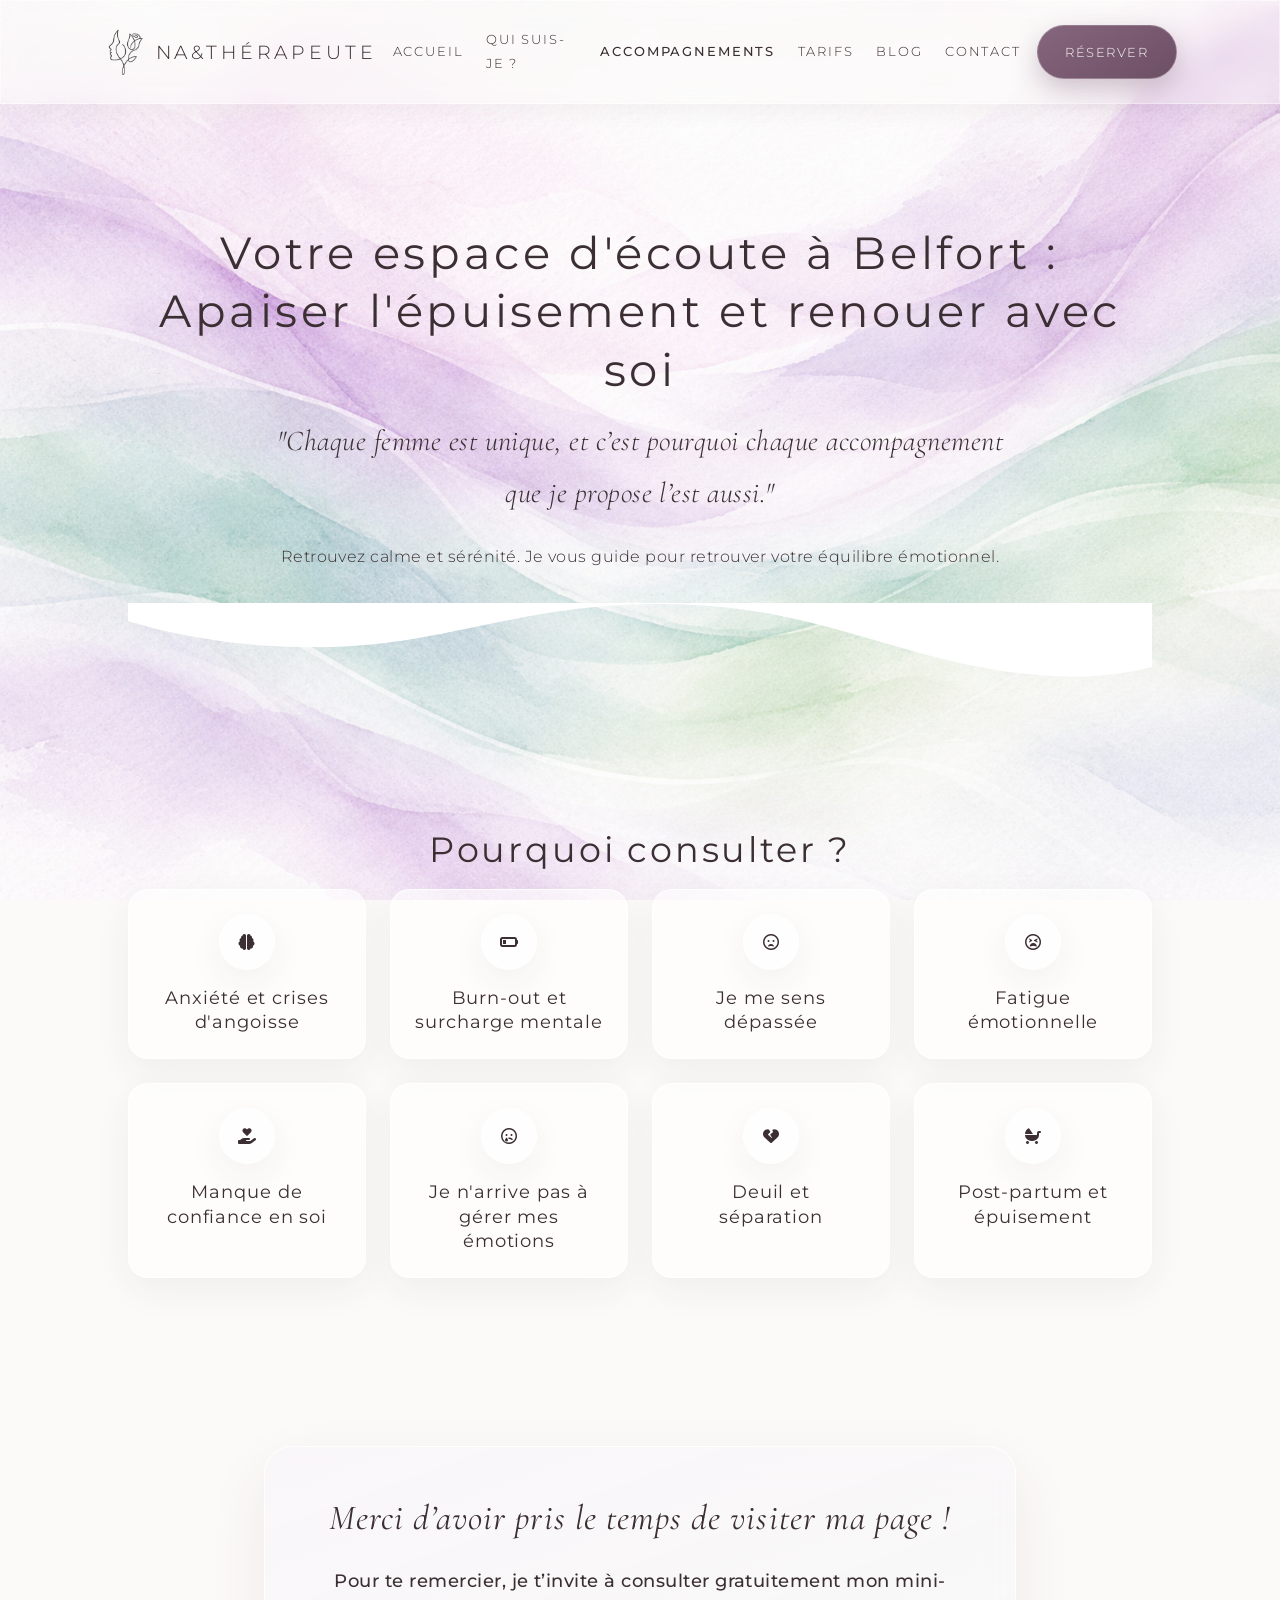
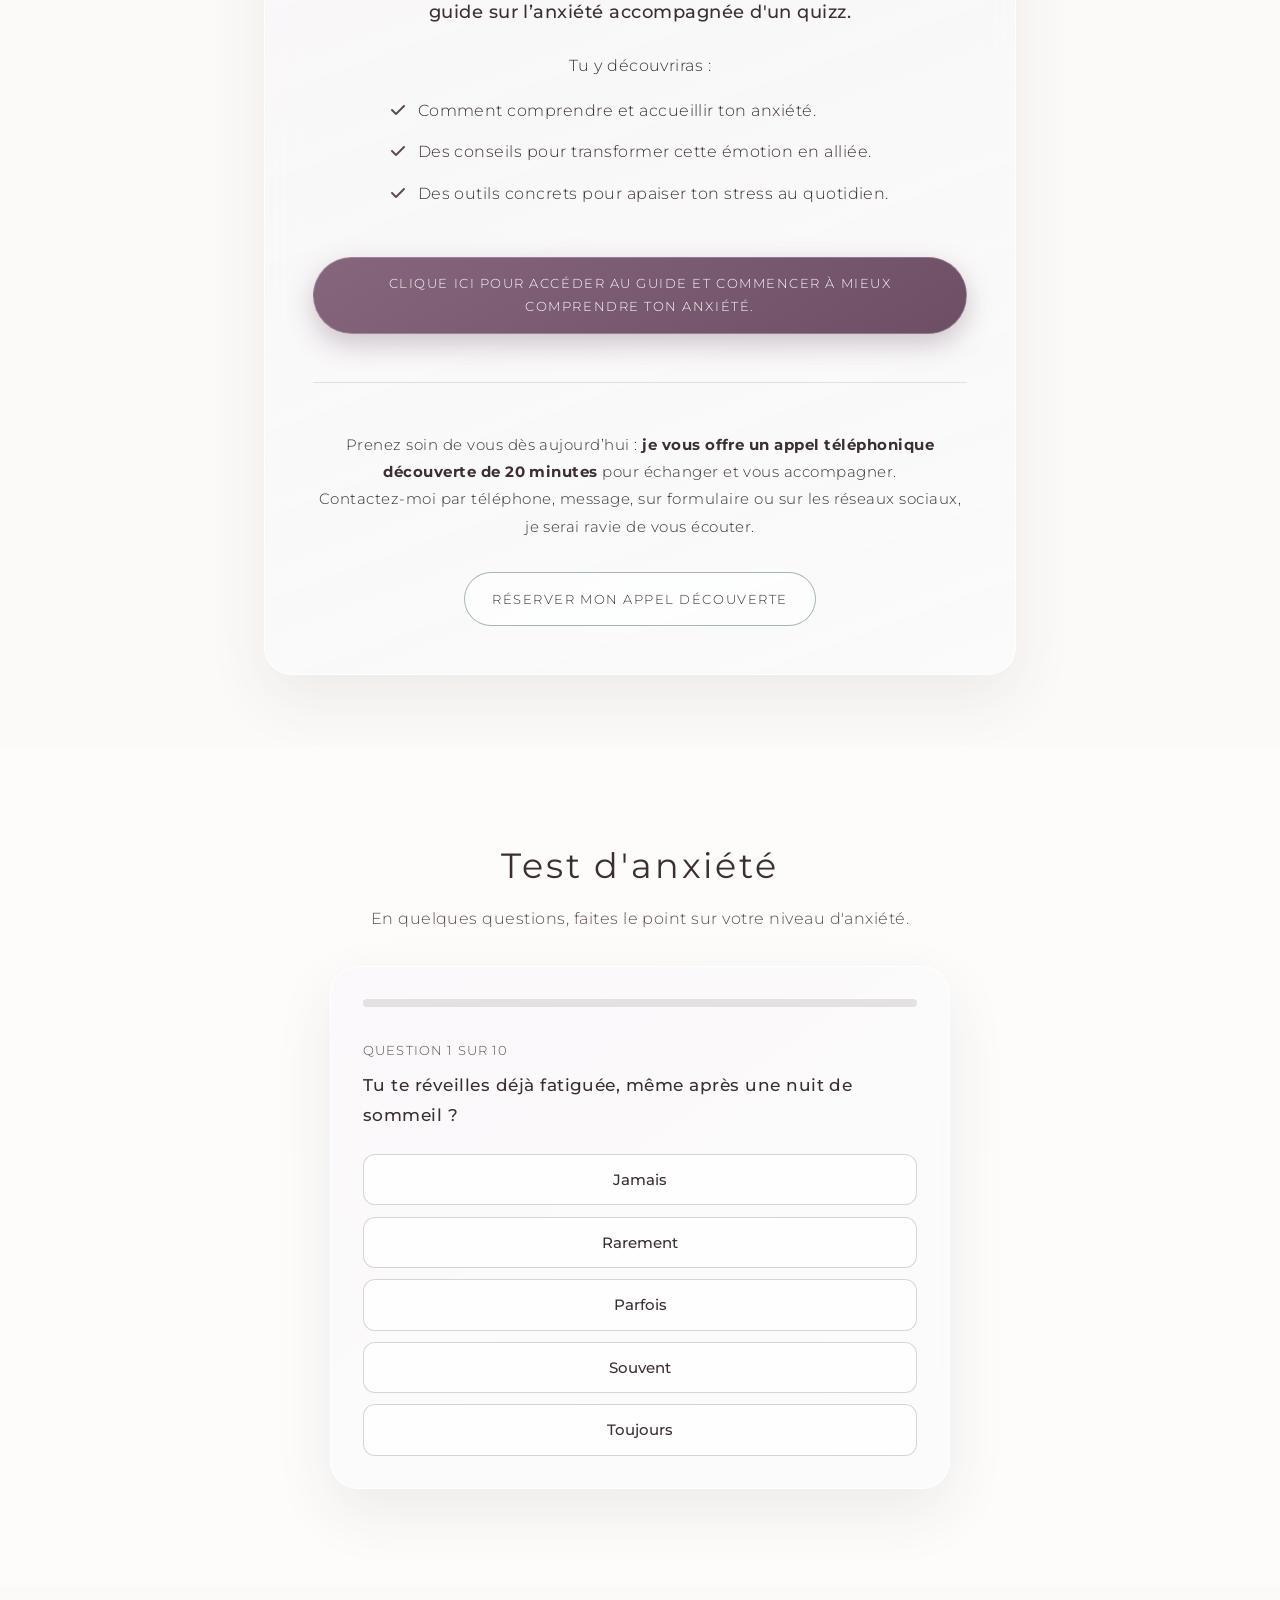
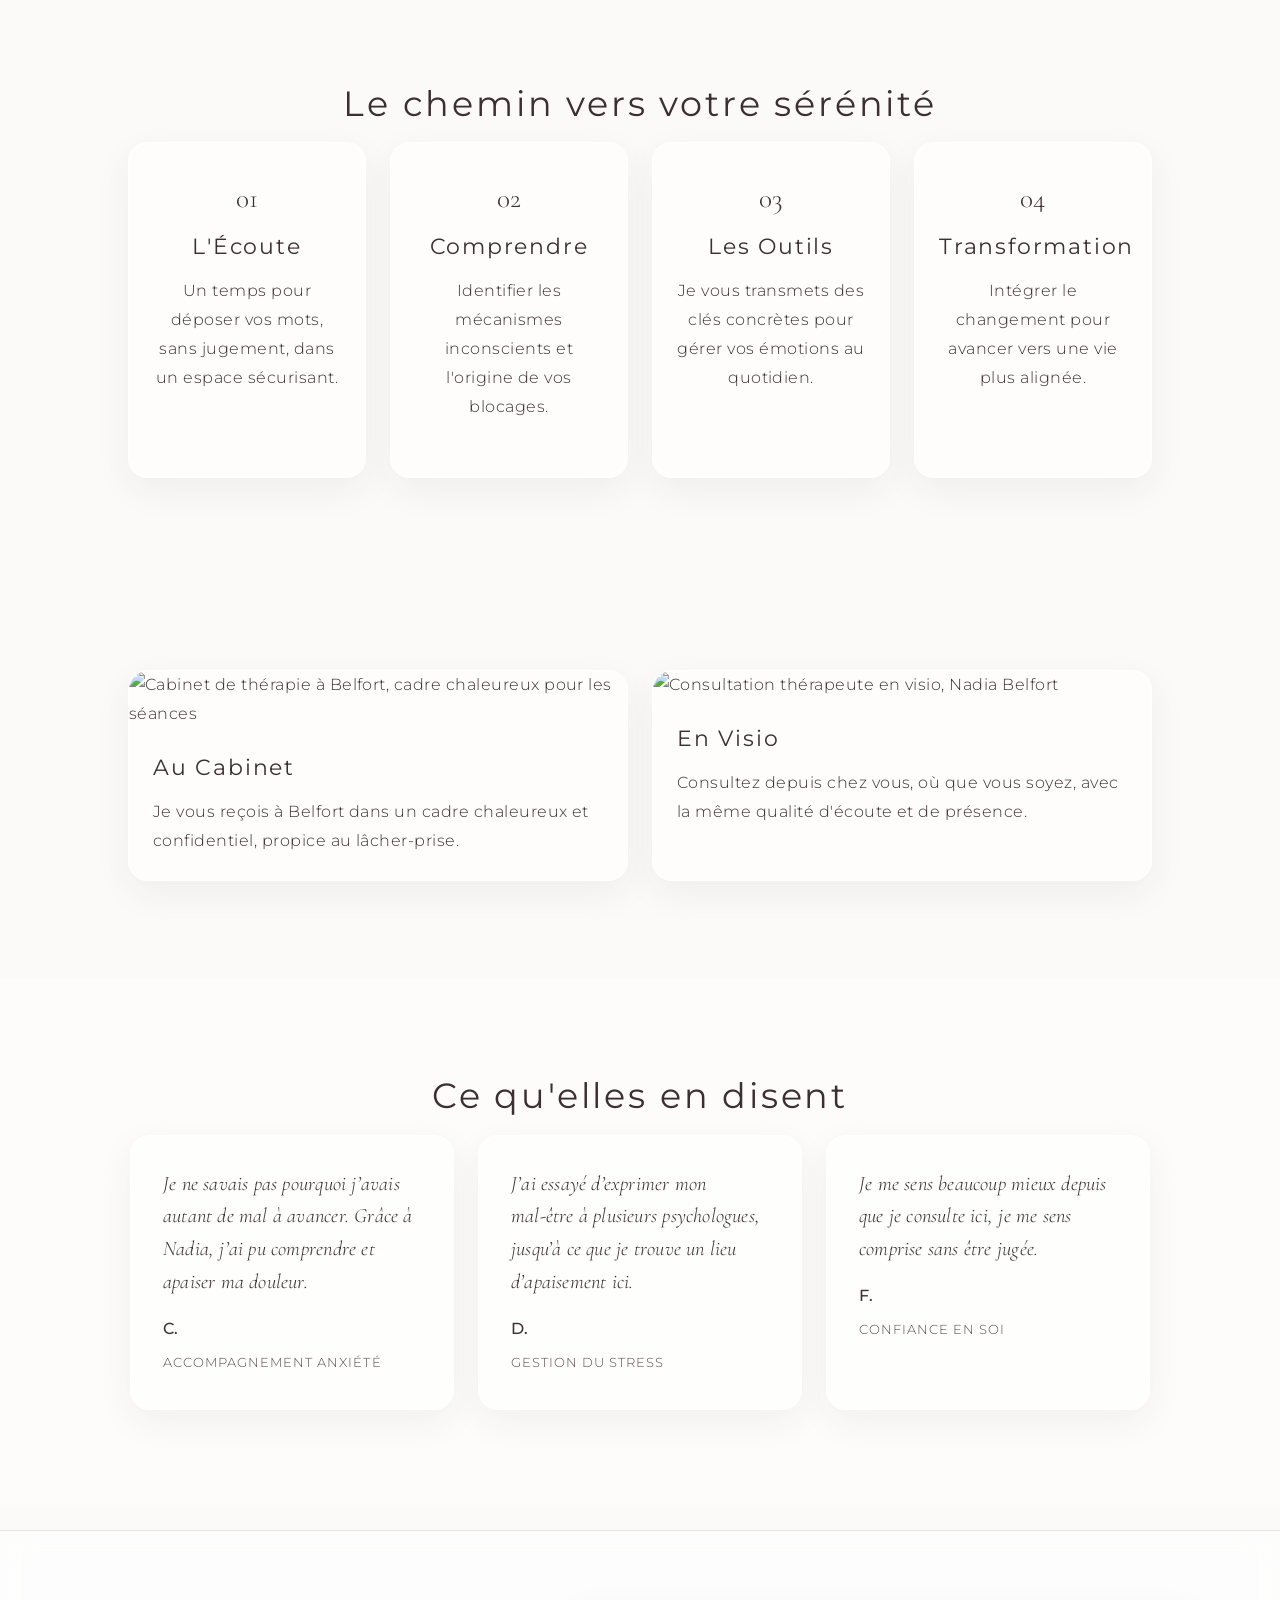
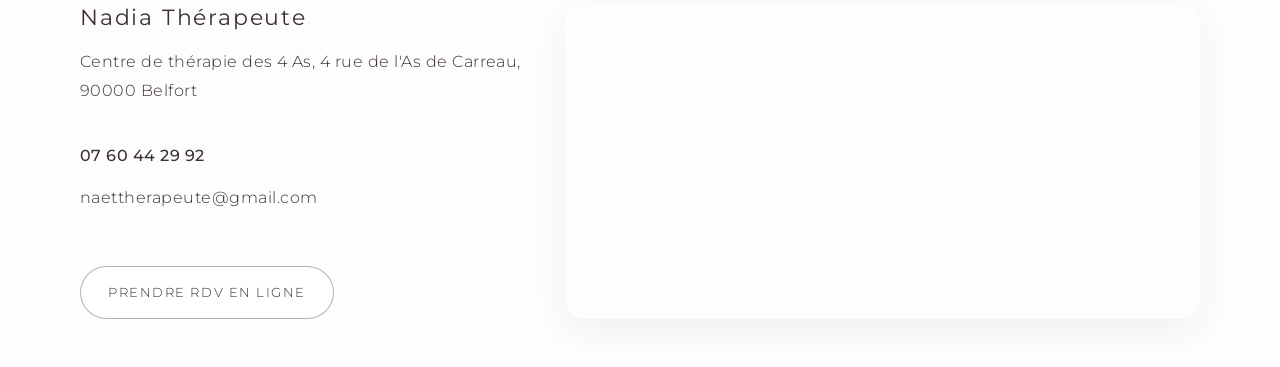
==== commit 0e89f068: "Add files via upload" ====
--- a/accompagenement.html
+++ b/accompagenement.html
@@ -9,7 +9,7 @@
     <link rel="stylesheet" href="https://cdnjs.cloudflare.com/ajax/libs/font-awesome/6.4.0/css/all.min.css">
     <link rel="stylesheet" href="style.css">
 </head>
-<body>
+<body class="page-accompagnements">
 
     <header class="site-header">
         <a class="logo" href="index.html"><img src="llogo.png" alt="Logo Na&Thérapeute, thérapeute pour femmes à Belfort"> Na&Thérapeute</a>
--- a/style.css
+++ b/style.css
@@ -17,6 +17,13 @@
     --mauve-soft: rgba(214, 193, 221, 0.45);
     --sauge-soft: rgba(194, 213, 201, 0.45);
 
+    /* Boutons — mauve & vert (tons proches des accents du site) */
+    --btn-mauve: #85667d;
+    --btn-mauve-deep: #6d4f65;
+    --btn-sauge: #5f8068;
+    --btn-sauge-deep: #4d6a55;
+    --btn-on-accent: #fcfaf8;
+
     --font-body: 'Montserrat', sans-serif;
     --font-editorial: 'Cormorant Garamond', serif;
 
@@ -143,30 +150,44 @@
     font-size: 0.8rem;
     letter-spacing: 0.12em;
     text-transform: uppercase;
-    transition: transform 0.25s ease, box-shadow 0.25s ease, background-color 0.25s ease, color 0.25s ease;
+    transition: transform 0.25s ease, box-shadow 0.25s ease, background 0.25s ease, background-color 0.25s ease, color 0.25s ease, border-color 0.25s ease;
 }
 
 .btn-primary {
-    background: var(--color-text);
-    color: var(--color-bg);
-    box-shadow: var(--shadow-soft);
+    color: var(--btn-on-accent);
+    border-color: rgba(255, 255, 255, 0.22);
+    background: linear-gradient(150deg, var(--btn-mauve) 0%, var(--btn-mauve-deep) 100%);
+    box-shadow: 0 10px 28px rgba(109, 79, 101, 0.32);
 }
 
 .btn-primary:hover {
     transform: translateY(-2px);
-    box-shadow: var(--shadow-air);
+    box-shadow: 0 16px 36px rgba(109, 79, 101, 0.38);
+    background: linear-gradient(150deg, #92708a 0%, var(--btn-mauve) 100%);
+}
+
+.btn-primary:focus-visible {
+    outline: 2px solid var(--btn-sauge);
+    outline-offset: 3px;
 }
 
 .btn-outline {
-    background: transparent;
-    border-color: var(--color-text);
     color: var(--color-text);
+    background: rgba(255, 255, 255, 0.55);
+    border-color: color-mix(in srgb, var(--btn-sauge) 55%, transparent);
 }
 
 .btn-outline:hover {
-    background: color-mix(in srgb, var(--mauve-soft) 78%, white 22%);
+    transform: translateY(-2px);
     color: var(--color-text);
-    border-color: color-mix(in srgb, var(--mauve-soft) 52%, var(--color-text) 48%);
+    border-color: var(--btn-sauge-deep);
+    background: color-mix(in srgb, var(--sauge-soft) 50%, rgba(255, 255, 255, 0.88) 50%);
+    box-shadow: 0 10px 26px rgba(77, 106, 85, 0.18);
+}
+
+.btn-outline:focus-visible {
+    outline: 2px solid var(--btn-mauve);
+    outline-offset: 3px;
 }
 
 .testimonials-section {
@@ -397,23 +418,6 @@
     overflow: hidden;
 }
 
-.hero::after {
-    content: "";
-    position: absolute;
-    left: 0;
-    right: 0;
-    bottom: 0;
-    height: 320px;
-    background: linear-gradient(
-        to bottom,
-        transparent 0%,
-        transparent 60%,
-        var(--color-bg) 100%
-    );
-    z-index: -1;
-    pointer-events: none;
-}
-
 .bg-video {
     position: absolute;
     inset: 0;
@@ -1275,6 +1279,33 @@
     box-shadow: var(--shadow-soft);
 }
 
+.form-card .contact-form {
+    position: relative;
+}
+
+.form-honeypot {
+    position: absolute;
+    width: 1px;
+    height: 1px;
+    padding: 0;
+    margin: -1px;
+    overflow: hidden;
+    clip: rect(0, 0, 0, 0);
+    white-space: nowrap;
+    border: 0;
+}
+
+.form-success-banner {
+    margin-bottom: var(--space-3);
+    padding: var(--space-2) var(--space-3);
+    border-radius: var(--radius-sm);
+    font-size: 0.95rem;
+    font-weight: 500;
+    color: var(--color-text);
+    background: rgba(194, 213, 201, 0.55);
+    border: 1px solid rgba(59, 47, 51, 0.12);
+}
+
 .info-list {
     margin: 0;
     padding: 0;
@@ -1352,15 +1383,28 @@
 }
 
 .btn-submit {
-    border: 0;
+    border: 1px solid rgba(255, 255, 255, 0.2);
     cursor: pointer;
     font: inherit;
-    color: var(--color-bg);
-    background: var(--color-text);
+    color: var(--btn-on-accent);
+    background: linear-gradient(150deg, var(--btn-sauge) 0%, var(--btn-sauge-deep) 100%);
     padding: 0.9rem 1.6rem;
     border-radius: var(--radius-pill);
     letter-spacing: 0.1em;
     text-transform: uppercase;
+    box-shadow: 0 10px 26px rgba(77, 106, 85, 0.28);
+    transition: transform 0.25s ease, box-shadow 0.25s ease, background 0.25s ease, border-color 0.25s ease;
+}
+
+.btn-submit:hover {
+    transform: translateY(-2px);
+    box-shadow: 0 16px 34px rgba(77, 106, 85, 0.34);
+    background: linear-gradient(150deg, #6a8f74 0%, var(--btn-sauge) 100%);
+}
+
+.btn-submit:focus-visible {
+    outline: 2px solid var(--btn-mauve);
+    outline-offset: 3px;
 }
 
 .map-section {
@@ -1892,15 +1936,6 @@
         display: none;
     }
 
-    .hero::after {
-        height: 120px;
-        background: linear-gradient(
-            to bottom,
-            transparent 0%,
-            var(--color-bg) 100%
-        );
-    }
-
     .hero .glass-card {
         margin-bottom: 0;
     }
@@ -2021,7 +2056,7 @@
     }
 
     .blog-page .blog-hero {
-        background: rgba(255, 255, 255, 0.6);
+        background: transparent;
         backdrop-filter: blur(12px);
         -webkit-backdrop-filter: blur(12px);
         border-radius: var(--radius-lg);
@@ -2032,7 +2067,7 @@
     }
 
     .blog-page .blog-content {
-        background: rgba(255, 255, 255, 0.6);
+        background: transparent;
         backdrop-filter: blur(12px);
         -webkit-backdrop-filter: blur(12px);
         border-radius: var(--radius-lg);
@@ -2043,3 +2078,535 @@
         padding: var(--space-4) 1.15rem var(--space-5);
     }
 }
+
+/* =========================================================
+   MOBILE (≤768px) — mauve / vert : accueil + contact, tarifs, accomp., blog
+   ========================================================= */
+@media (max-width: 768px) {
+    /* Carte héros : dégradé mauve → vert, même niveau de transparence qu’avant (~0,45) */
+    .page-accueil .hero .glass-card {
+        background: linear-gradient(
+            180deg,
+            rgba(214, 193, 221, 0.45) 0%,
+            rgba(194, 213, 201, 0.45) 100%
+        );
+        border-color: rgba(255, 255, 255, 0.55);
+        border-top-color: rgba(255, 255, 255, 0.75);
+        border-left-color: rgba(255, 255, 255, 0.65);
+    }
+
+    /* Section intro : vert doux */
+    .page-accueil .intro-text {
+        background: linear-gradient(
+            180deg,
+            rgba(194, 213, 201, 0.34) 0%,
+            rgba(194, 213, 201, 0.12) 100%
+        );
+    }
+
+    /* Carte « Et si vous preniez… » : mauve */
+    .page-accueil .intro-message .intro-card-item {
+        background: linear-gradient(
+            180deg,
+            rgba(214, 193, 221, 0.62) 0%,
+            rgba(200, 175, 210, 0.52) 100%
+        );
+        border-color: rgba(255, 255, 255, 0.72);
+    }
+
+    /* Mots-clés : impairs mauve, pairs vert */
+    .page-accueil .intro-keywords .keyword-word:nth-child(odd) {
+        background: linear-gradient(
+            180deg,
+            rgba(214, 193, 221, 0.58) 0%,
+            rgba(200, 175, 210, 0.48) 100%
+        );
+        border-color: rgba(255, 255, 255, 0.72);
+    }
+
+    .page-accueil .intro-keywords .keyword-word:nth-child(even) {
+        background: linear-gradient(
+            180deg,
+            rgba(194, 213, 201, 0.52) 0%,
+            rgba(178, 205, 188, 0.44) 100%
+        );
+        border-color: rgba(255, 255, 255, 0.72);
+    }
+
+    /* Bloc symptômes : fond mauve léger */
+    .page-accueil .pain-section {
+        background: linear-gradient(
+            180deg,
+            rgba(214, 193, 221, 0.3) 0%,
+            rgba(214, 193, 221, 0.1) 100%
+        );
+    }
+
+    /* Cartes 1 / 3 mauve, carte 2 vert */
+    .page-accueil .pain-item:nth-child(odd) {
+        background: linear-gradient(
+            180deg,
+            rgba(214, 193, 221, 0.62) 0%,
+            rgba(200, 175, 210, 0.52) 100%
+        );
+        border-color: rgba(255, 255, 255, 0.72);
+    }
+
+    .page-accueil .pain-item:nth-child(even) {
+        background: linear-gradient(
+            180deg,
+            rgba(194, 213, 201, 0.55) 0%,
+            rgba(178, 205, 188, 0.48) 100%
+        );
+        border-color: rgba(255, 255, 255, 0.72);
+    }
+
+    /* Section Méthode : fond vert doux (alterne avec pain en mauve) */
+    .page-accueil .method-section {
+        background: linear-gradient(
+            180deg,
+            rgba(194, 213, 201, 0.26) 0%,
+            rgba(194, 213, 201, 0.08) 100%
+        );
+    }
+
+    /* Comprendre + Libérer : mauve bien visible (plus de « blanc » dominé par le vert) */
+    .page-accueil .method-card:nth-child(odd) {
+        background: linear-gradient(
+            180deg,
+            rgba(214, 193, 221, 0.62) 0%,
+            rgba(200, 175, 210, 0.52) 100%
+        );
+        border-color: rgba(255, 255, 255, 0.72);
+    }
+
+    /* Apaiser : vert sauge */
+    .page-accueil .method-card:nth-child(even) {
+        background: linear-gradient(
+            180deg,
+            rgba(194, 213, 201, 0.55) 0%,
+            rgba(178, 205, 188, 0.48) 100%
+        );
+        border-color: rgba(255, 255, 255, 0.72);
+    }
+
+    /* Qui suis-je : panneau mauve (alterne après section Méthode verte) */
+    .page-accueil .about-panel {
+        background: linear-gradient(
+            180deg,
+            rgba(214, 193, 221, 0.62) 0%,
+            rgba(200, 175, 210, 0.5) 100%
+        );
+        border-color: rgba(255, 255, 255, 0.78);
+    }
+
+    /* Témoignages : bandeau vert, cartes mauve / vert */
+    .page-accueil .testimonials-section {
+        background: linear-gradient(
+            180deg,
+            rgba(194, 213, 201, 0.3) 0%,
+            rgba(194, 213, 201, 0.1) 100%
+        );
+    }
+
+    .page-accueil .testimonial-card:nth-child(odd) {
+        background: linear-gradient(
+            180deg,
+            rgba(214, 193, 221, 0.58) 0%,
+            rgba(200, 175, 210, 0.48) 100%
+        );
+        border-color: rgba(255, 255, 255, 0.72);
+    }
+
+    .page-accueil .testimonial-card:nth-child(even) {
+        background: linear-gradient(
+            180deg,
+            rgba(194, 213, 201, 0.52) 0%,
+            rgba(178, 205, 188, 0.44) 100%
+        );
+        border-color: rgba(255, 255, 255, 0.72);
+    }
+
+    .page-accueil .site-footer {
+        background: linear-gradient(
+            180deg,
+            rgba(214, 193, 221, 0.38) 0%,
+            rgba(214, 193, 221, 0.16) 100%
+        );
+    }
+
+    /* ---------- Contact ---------- */
+    .page-contact .contact-hero {
+        background: linear-gradient(
+            180deg,
+            rgba(194, 213, 201, 0.34) 0%,
+            rgba(194, 213, 201, 0.1) 100%
+        );
+    }
+
+    .page-contact .contact-section {
+        background: linear-gradient(
+            180deg,
+            rgba(214, 193, 221, 0.18) 0%,
+            rgba(214, 193, 221, 0.06) 100%
+        );
+    }
+
+    .page-contact .info-card {
+        background: linear-gradient(
+            180deg,
+            rgba(214, 193, 221, 0.62) 0%,
+            rgba(200, 175, 210, 0.52) 100%
+        );
+        border-color: rgba(255, 255, 255, 0.72);
+    }
+
+    .page-contact .form-card {
+        background: linear-gradient(
+            180deg,
+            rgba(194, 213, 201, 0.55) 0%,
+            rgba(178, 205, 188, 0.48) 100%
+        );
+        border-color: rgba(255, 255, 255, 0.72);
+    }
+
+    .page-contact .testimonials-section {
+        background: linear-gradient(
+            180deg,
+            rgba(194, 213, 201, 0.3) 0%,
+            rgba(194, 213, 201, 0.1) 100%
+        );
+    }
+
+    .page-contact .testimonial-card:nth-child(odd) {
+        background: linear-gradient(
+            180deg,
+            rgba(214, 193, 221, 0.58) 0%,
+            rgba(200, 175, 210, 0.48) 100%
+        );
+        border-color: rgba(255, 255, 255, 0.72);
+    }
+
+    .page-contact .testimonial-card:nth-child(even) {
+        background: linear-gradient(
+            180deg,
+            rgba(194, 213, 201, 0.52) 0%,
+            rgba(178, 205, 188, 0.44) 100%
+        );
+        border-color: rgba(255, 255, 255, 0.72);
+    }
+
+    .page-contact .map-overlay-card {
+        background: linear-gradient(
+            180deg,
+            rgba(214, 193, 221, 0.58) 0%,
+            rgba(200, 175, 210, 0.48) 100%
+        );
+        border: 1px solid rgba(255, 255, 255, 0.72);
+    }
+
+    .page-contact .site-footer {
+        background: linear-gradient(
+            180deg,
+            rgba(194, 213, 201, 0.32) 0%,
+            rgba(194, 213, 201, 0.12) 100%
+        );
+    }
+
+    /* ---------- Tarifs ---------- */
+    .page-tarifs .hero-tarifs {
+        background: linear-gradient(
+            180deg,
+            rgba(214, 193, 221, 0.32) 0%,
+            rgba(214, 193, 221, 0.1) 100%
+        );
+    }
+
+    .page-tarifs .pricing-section {
+        background: linear-gradient(
+            180deg,
+            rgba(194, 213, 201, 0.22) 0%,
+            rgba(194, 213, 201, 0.06) 100%
+        );
+    }
+
+    .page-tarifs .pricing-card:nth-child(odd) {
+        background: linear-gradient(
+            180deg,
+            rgba(214, 193, 221, 0.62) 0%,
+            rgba(200, 175, 210, 0.52) 100%
+        );
+        border-color: rgba(255, 255, 255, 0.72);
+    }
+
+    .page-tarifs .pricing-card:nth-child(even) {
+        background: linear-gradient(
+            180deg,
+            rgba(194, 213, 201, 0.55) 0%,
+            rgba(178, 205, 188, 0.48) 100%
+        );
+        border-color: rgba(255, 255, 255, 0.72);
+    }
+
+    .page-tarifs .legal-note {
+        background: linear-gradient(
+            180deg,
+            rgba(214, 193, 221, 0.42) 0%,
+            rgba(200, 175, 210, 0.32) 100%
+        );
+        border-color: rgba(255, 255, 255, 0.78);
+    }
+
+    .page-tarifs .testimonials-section {
+        background: linear-gradient(
+            180deg,
+            rgba(194, 213, 201, 0.28) 0%,
+            rgba(194, 213, 201, 0.08) 100%
+        );
+    }
+
+    .page-tarifs .testimonial-card:nth-child(odd) {
+        background: linear-gradient(
+            180deg,
+            rgba(214, 193, 221, 0.58) 0%,
+            rgba(200, 175, 210, 0.48) 100%
+        );
+        border-color: rgba(255, 255, 255, 0.72);
+    }
+
+    .page-tarifs .testimonial-card:nth-child(even) {
+        background: linear-gradient(
+            180deg,
+            rgba(194, 213, 201, 0.52) 0%,
+            rgba(178, 205, 188, 0.44) 100%
+        );
+        border-color: rgba(255, 255, 255, 0.72);
+    }
+
+    .page-tarifs .site-footer {
+        background: linear-gradient(
+            180deg,
+            rgba(214, 193, 221, 0.34) 0%,
+            rgba(214, 193, 221, 0.14) 100%
+        );
+    }
+
+    /* ---------- Accompagnements ---------- */
+    .page-accompagnements .page-header {
+        background: linear-gradient(
+            180deg,
+            rgba(194, 213, 201, 0.28) 0%,
+            rgba(194, 213, 201, 0.08) 100%
+        );
+    }
+
+    .page-accompagnements .why-consult {
+        background: linear-gradient(
+            180deg,
+            rgba(214, 193, 221, 0.22) 0%,
+            rgba(214, 193, 221, 0.06) 100%
+        );
+    }
+
+    .page-accompagnements .symptom-item:nth-child(odd) {
+        background: linear-gradient(
+            180deg,
+            rgba(214, 193, 221, 0.58) 0%,
+            rgba(200, 175, 210, 0.48) 100%
+        );
+        border-color: rgba(255, 255, 255, 0.72);
+    }
+
+    .page-accompagnements .symptom-item:nth-child(even) {
+        background: linear-gradient(
+            180deg,
+            rgba(194, 213, 201, 0.52) 0%,
+            rgba(178, 205, 188, 0.44) 100%
+        );
+        border-color: rgba(255, 255, 255, 0.72);
+    }
+
+    .page-accompagnements .guide-bridge-card {
+        background: linear-gradient(
+            180deg,
+            rgba(214, 193, 221, 0.58) 0%,
+            rgba(194, 213, 201, 0.42) 100%
+        );
+        border-color: rgba(255, 255, 255, 0.72);
+    }
+
+    .page-accompagnements .quiz-section {
+        background: linear-gradient(
+            180deg,
+            rgba(194, 213, 201, 0.24) 0%,
+            rgba(194, 213, 201, 0.06) 100%
+        );
+    }
+
+    .page-accompagnements .quiz-card {
+        background: linear-gradient(
+            180deg,
+            rgba(214, 193, 221, 0.58) 0%,
+            rgba(200, 175, 210, 0.48) 100%
+        );
+        border-color: rgba(255, 255, 255, 0.72);
+    }
+
+    .page-accompagnements .method-steps {
+        background: linear-gradient(
+            180deg,
+            rgba(194, 213, 201, 0.2) 0%,
+            rgba(194, 213, 201, 0.05) 100%
+        );
+    }
+
+    .page-accompagnements .step-card:nth-child(odd) {
+        background: linear-gradient(
+            180deg,
+            rgba(214, 193, 221, 0.58) 0%,
+            rgba(200, 175, 210, 0.48) 100%
+        );
+        border-color: rgba(255, 255, 255, 0.72);
+    }
+
+    .page-accompagnements .step-card:nth-child(even) {
+        background: linear-gradient(
+            180deg,
+            rgba(194, 213, 201, 0.52) 0%,
+            rgba(178, 205, 188, 0.44) 100%
+        );
+        border-color: rgba(255, 255, 255, 0.72);
+    }
+
+    .page-accompagnements .locations {
+        background: linear-gradient(
+            180deg,
+            rgba(214, 193, 221, 0.2) 0%,
+            rgba(214, 193, 221, 0.06) 100%
+        );
+    }
+
+    .page-accompagnements .location-card:nth-child(odd) {
+        background: linear-gradient(
+            180deg,
+            rgba(214, 193, 221, 0.58) 0%,
+            rgba(200, 175, 210, 0.48) 100%
+        );
+        border-color: rgba(255, 255, 255, 0.72);
+    }
+
+    .page-accompagnements .location-card:nth-child(even) {
+        background: linear-gradient(
+            180deg,
+            rgba(194, 213, 201, 0.52) 0%,
+            rgba(178, 205, 188, 0.44) 100%
+        );
+        border-color: rgba(255, 255, 255, 0.72);
+    }
+
+    .page-accompagnements .testimonials-section {
+        background: linear-gradient(
+            180deg,
+            rgba(194, 213, 201, 0.28) 0%,
+            rgba(194, 213, 201, 0.08) 100%
+        );
+    }
+
+    .page-accompagnements .testimonial-card:nth-child(odd) {
+        background: linear-gradient(
+            180deg,
+            rgba(214, 193, 221, 0.58) 0%,
+            rgba(200, 175, 210, 0.48) 100%
+        );
+        border-color: rgba(255, 255, 255, 0.72);
+    }
+
+    .page-accompagnements .testimonial-card:nth-child(even) {
+        background: linear-gradient(
+            180deg,
+            rgba(194, 213, 201, 0.52) 0%,
+            rgba(178, 205, 188, 0.44) 100%
+        );
+        border-color: rgba(255, 255, 255, 0.72);
+    }
+
+    .page-accompagnements .site-footer {
+        background: linear-gradient(
+            180deg,
+            rgba(194, 213, 201, 0.32) 0%,
+            rgba(194, 213, 201, 0.12) 100%
+        );
+    }
+
+    /* ---------- Blog (body.blog-page) ---------- */
+    body.blog-page .blog-hero {
+        background: linear-gradient(
+            180deg,
+            rgba(214, 193, 221, 0.58) 0%,
+            rgba(200, 175, 210, 0.46) 100%
+        );
+        border-color: rgba(255, 255, 255, 0.72);
+    }
+
+    body.blog-page .blog-content {
+        background: linear-gradient(
+            180deg,
+            rgba(194, 213, 201, 0.38) 0%,
+            rgba(178, 205, 188, 0.22) 100%
+        );
+        border-color: rgba(255, 255, 255, 0.72);
+    }
+
+    body.blog-page .blog-tips > .blog-tip-card:nth-child(even) {
+        background: linear-gradient(
+            180deg,
+            rgba(214, 193, 221, 0.58) 0%,
+            rgba(200, 175, 210, 0.48) 100%
+        );
+        border-color: rgba(255, 255, 255, 0.72);
+    }
+
+    body.blog-page .blog-tips > .blog-tip-card:nth-child(odd) {
+        background: linear-gradient(
+            180deg,
+            rgba(194, 213, 201, 0.52) 0%,
+            rgba(178, 205, 188, 0.44) 100%
+        );
+        border-color: rgba(255, 255, 255, 0.72);
+    }
+
+    body.blog-page .faq-accordion .faq-item:nth-child(odd) {
+        background: linear-gradient(
+            180deg,
+            rgba(214, 193, 221, 0.48) 0%,
+            rgba(200, 175, 210, 0.38) 100%
+        );
+        border-color: rgba(255, 255, 255, 0.72);
+    }
+
+    body.blog-page .faq-accordion .faq-item:nth-child(even) {
+        background: linear-gradient(
+            180deg,
+            rgba(194, 213, 201, 0.46) 0%,
+            rgba(178, 205, 188, 0.36) 100%
+        );
+        border-color: rgba(255, 255, 255, 0.72);
+    }
+
+    body.blog-page .blog-cta-box {
+        background: linear-gradient(
+            145deg,
+            rgba(214, 193, 221, 0.55) 0%,
+            rgba(194, 213, 201, 0.45) 100%
+        );
+        border-color: rgba(255, 255, 255, 0.75);
+    }
+
+    body.blog-page .site-footer {
+        background: linear-gradient(
+            180deg,
+            rgba(214, 193, 221, 0.34) 0%,
+            rgba(214, 193, 221, 0.12) 100%
+        );
+    }
+}
